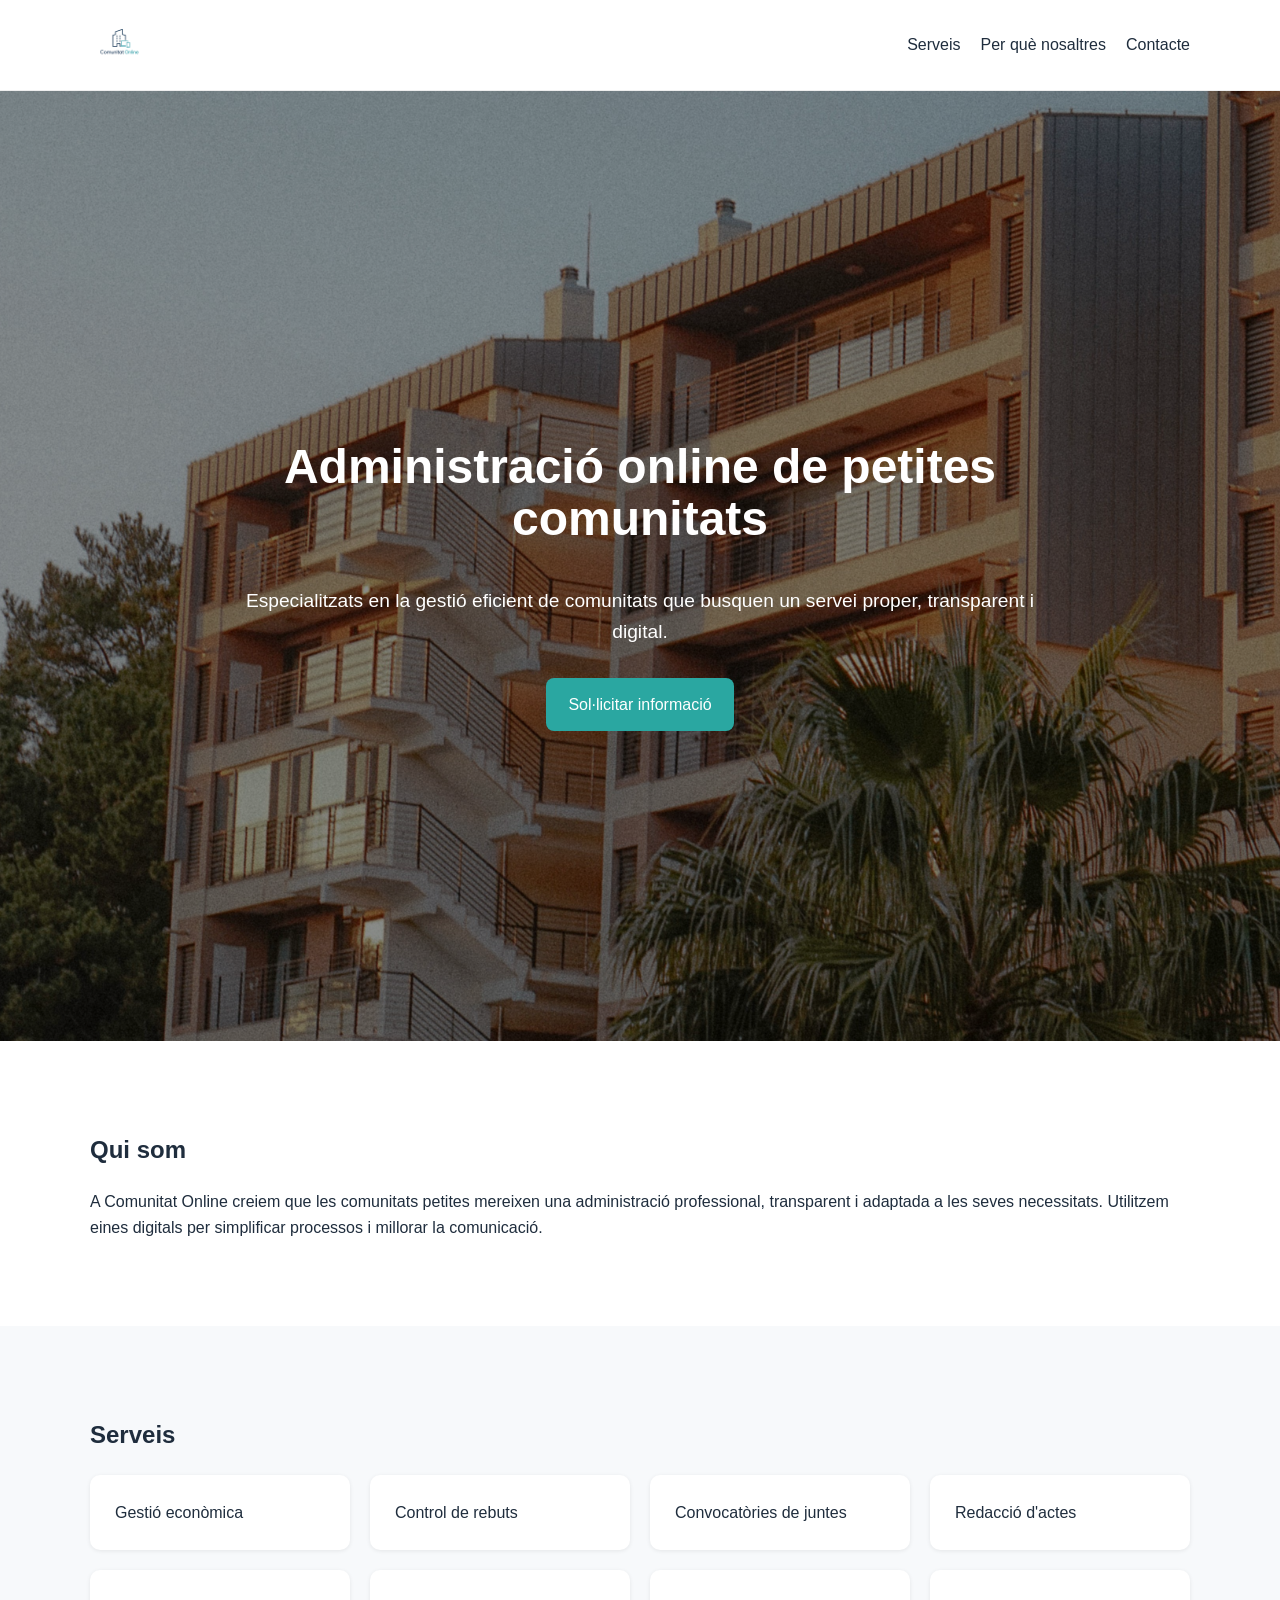
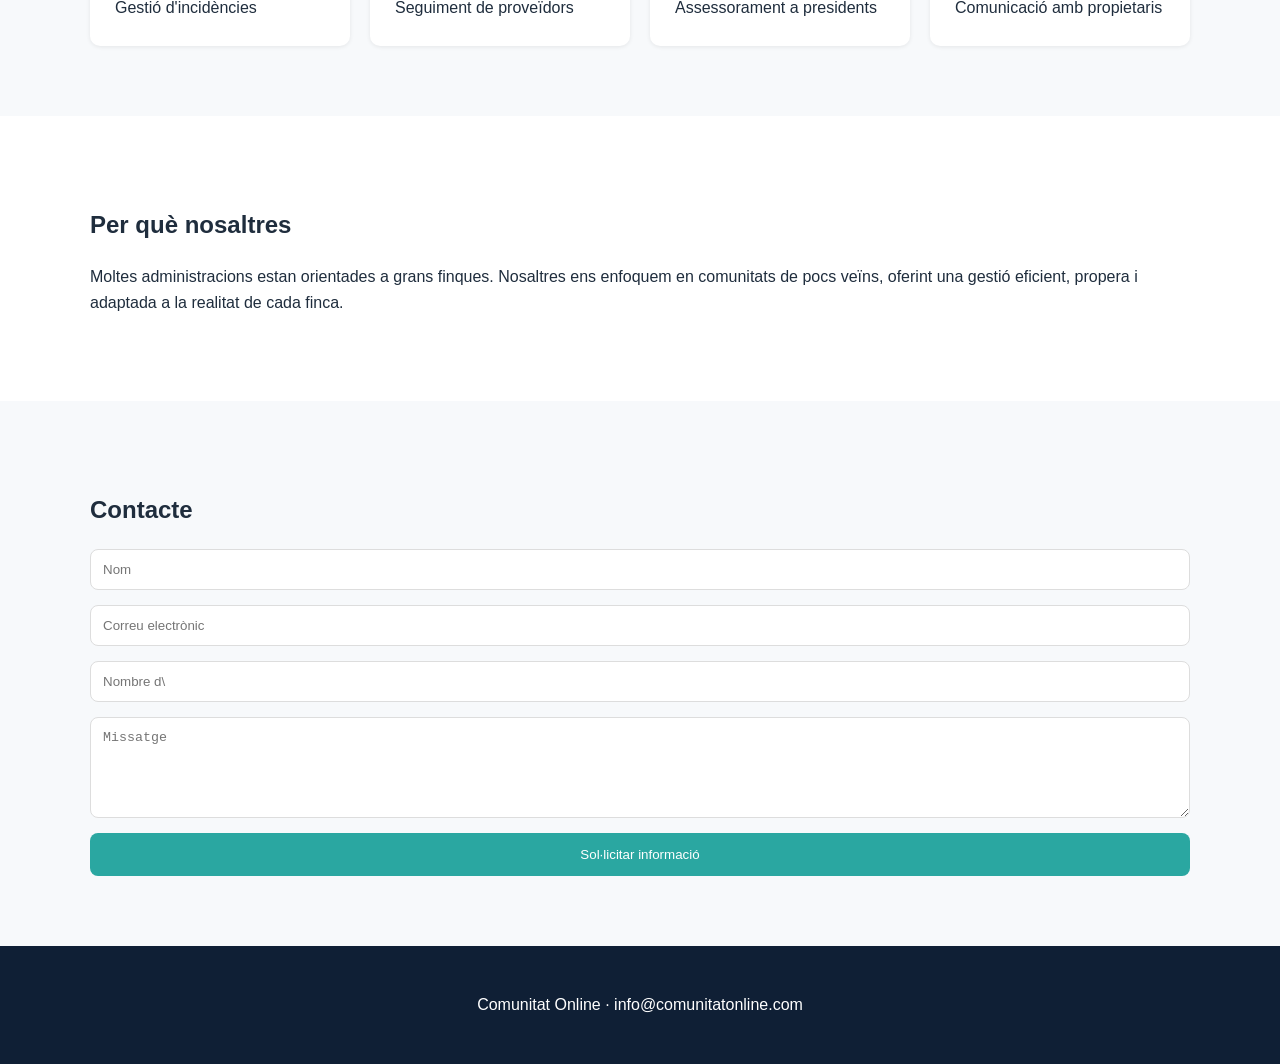
==== index.html @ c2a4b101 "Add files via upload" ====
<!DOCTYPE html><html lang='ca'><head><meta charset='UTF-8'><meta name='viewport' content='width=device-width, initial-scale=1.0'><title>Comunitat Online</title><link rel='stylesheet' href='style.css'></head><body><header><div class='container nav'><img src='logo.png' alt='Comunitat Online' class='logo'><button class='menu-toggle' id='menuToggle'>☰</button><nav id='mainMenu'><a href='#serveis'>Serveis</a><a href='#perque'>Per què nosaltres</a><a href='#contacte'>Contacte</a></nav></div></header><section class='hero'><div class='hero-overlay'><div class='container hero-content'><h1>Administració online de petites comunitats</h1><p>Especialitzats en la gestió eficient de comunitats que busquen un servei proper, transparent i digital.</p><a href='#contacte' class='btn'>Sol·licitar informació</a></div></div></section><section><div class='container'><h2>Qui som</h2><p>A Comunitat Online creiem que les comunitats petites mereixen una administració professional, transparent i adaptada a les seves necessitats. Utilitzem eines digitals per simplificar processos i millorar la comunicació.</p></div></section><section id='serveis' class='alt'><div class='container'><h2>Serveis</h2><div class='grid'><div class='card'>Gestió econòmica</div><div class='card'>Control de rebuts</div><div class='card'>Convocatòries de juntes</div><div class='card'>Redacció d'actes</div><div class='card'>Gestió d'incidències</div><div class='card'>Seguiment de proveïdors</div><div class='card'>Assessorament a presidents</div><div class='card'>Comunicació amb propietaris</div></div></div></section><section id='perque'><div class='container'><h2>Per què nosaltres</h2><p>Moltes administracions estan orientades a grans finques. Nosaltres ens enfoquem en comunitats de pocs veïns, oferint una gestió eficient, propera i adaptada a la realitat de cada finca.</p></div></section><section id='contacte' class='alt'><div class='container'><h2>Contacte</h2><form action='https://formsubmit.co/info@comunitatonline.com' method='POST'><input type='text' name='nom' placeholder='Nom' required><input type='email' name='email' placeholder='Correu electrònic' required><input type='text' name='habitatges' placeholder='Nombre d\'habitatges'><textarea name='missatge' placeholder='Missatge' rows='5' required></textarea><button type='submit' class='btn'>Sol·licitar informació</button></form></div></section><footer><div class='container'><p>Comunitat Online · info@comunitatonline.com</p></div></footer><script>const menuToggle=document.getElementById('menuToggle');const mainMenu=document.getElementById('mainMenu');menuToggle.addEventListener('click',()=>{mainMenu.classList.toggle('active');});</script></body></html>
---- style.css ----
body{font-family:Arial,sans-serif;margin:0;color:#1f2d3d;line-height:1.6}.container{width:min(1100px,92%);margin:auto}header{background:#fff;position:sticky;top:0;border-bottom:1px solid #eee;z-index:1000}.nav{display:flex;justify-content:space-between;align-items:center;padding:15px 0}.logo{height:60px}nav a{text-decoration:none;color:#1f2d3d;margin-left:20px}.hero{min-height:90vh;background:linear-gradient(rgba(0,0,0,.45),rgba(0,0,0,.45)),url('hero.jpg');background-size:cover;background-position:center;background-repeat:no-repeat}.hero-overlay{min-height:90vh;display:flex;align-items:center;justify-content:center;text-align:center}.hero-content{max-width:800px;color:white}.hero-content h1{color:white;font-size:3rem;line-height:1.1}.hero-content p{color:white;font-size:1.2rem;margin-bottom:30px}.btn{display:inline-block;background:#2aa7a1;color:#fff;padding:14px 22px;border-radius:8px;text-decoration:none;border:none}section{padding:70px 0}.alt{background:#f7f9fb}.grid{display:grid;grid-template-columns:repeat(auto-fit,minmax(220px,1fr));gap:20px}.card{background:#fff;padding:25px;border-radius:10px;box-shadow:0 1px 4px rgba(0,0,0,.08)}form{display:grid;gap:15px}input,textarea{padding:12px;border:1px solid #ddd;border-radius:8px}footer{background:#0f1f35;color:#fff;padding:30px 0;text-align:center}.menu-toggle{display:none;background:none;border:none;font-size:2rem;cursor:pointer;color:#1f2d3d}@media(max-width:768px){.hero{min-height:100vh}.hero-overlay{min-height:100vh;padding:0 20px}.hero-content h1{font-size:2.2rem}.menu-toggle{display:block}nav{display:none;width:100%;margin-top:15px}nav.active{display:block}nav a{display:block;margin:15px 0}.nav{flex-wrap:wrap}}
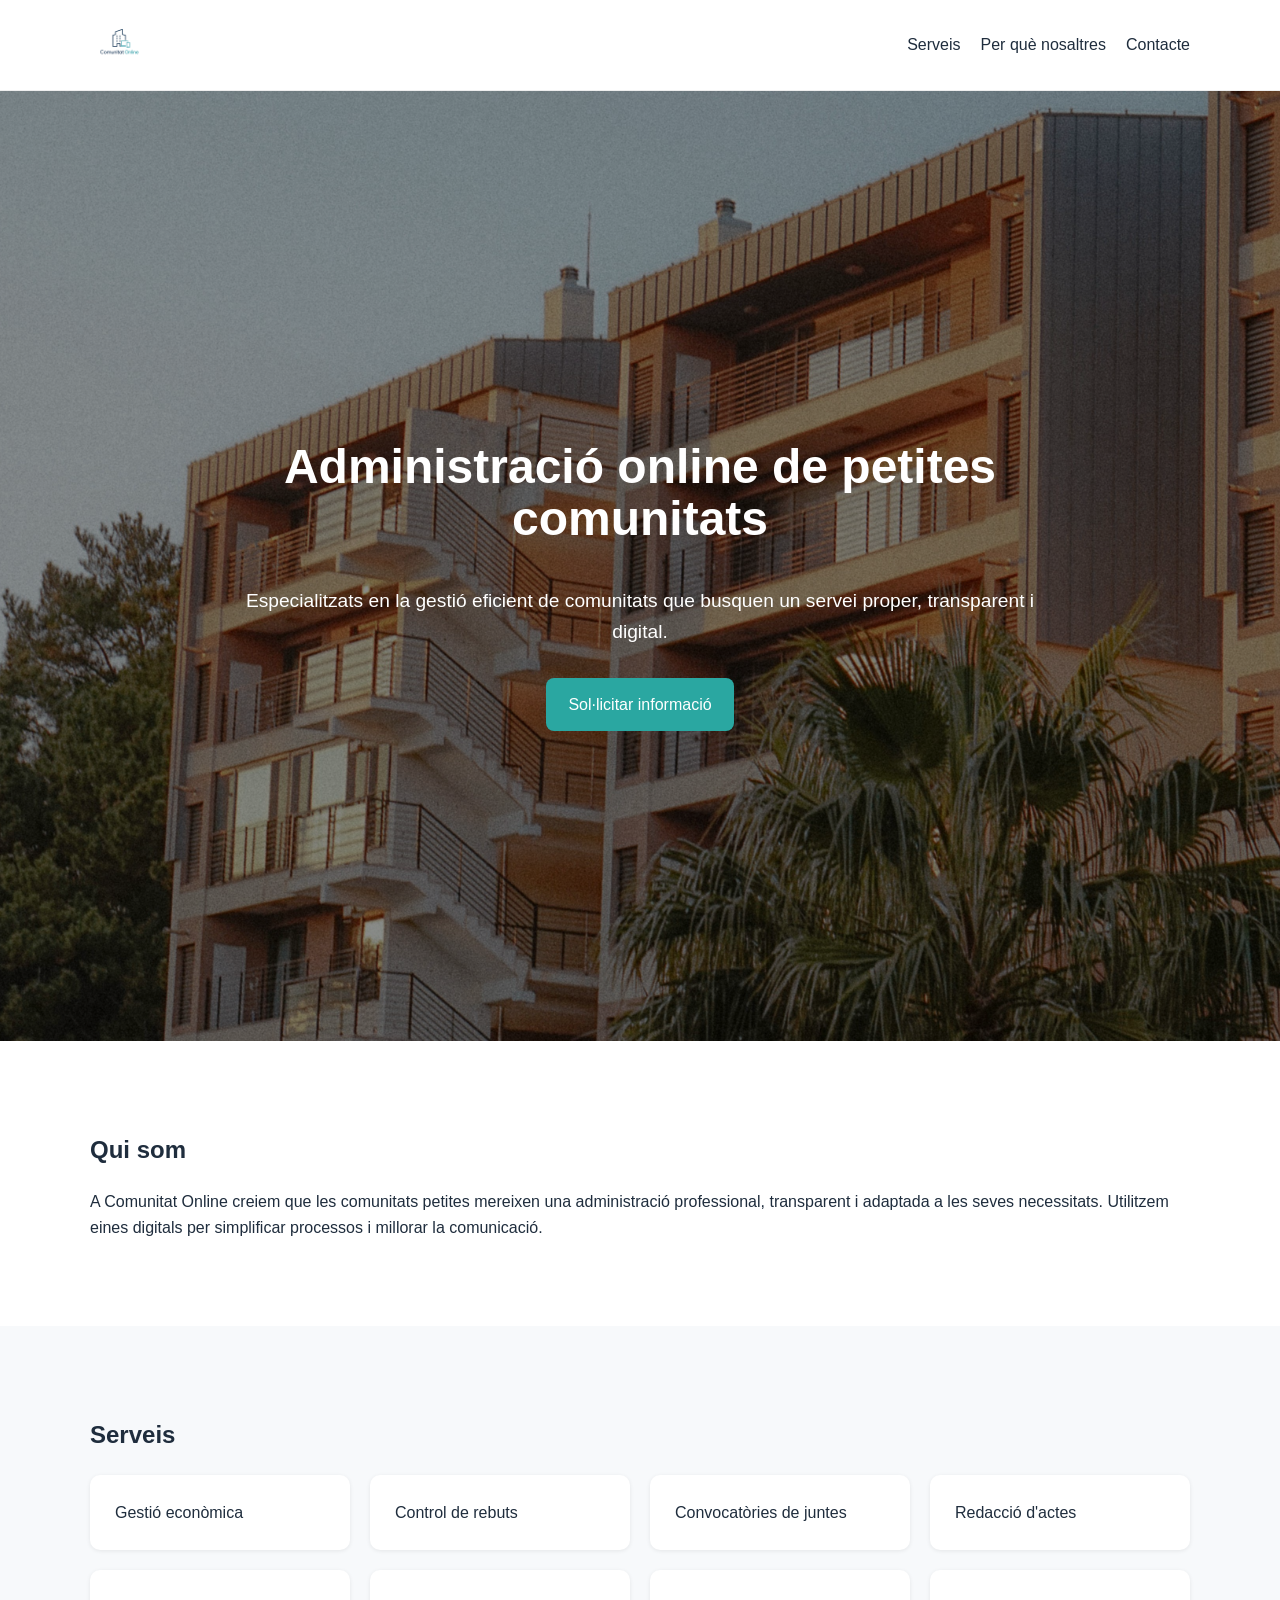
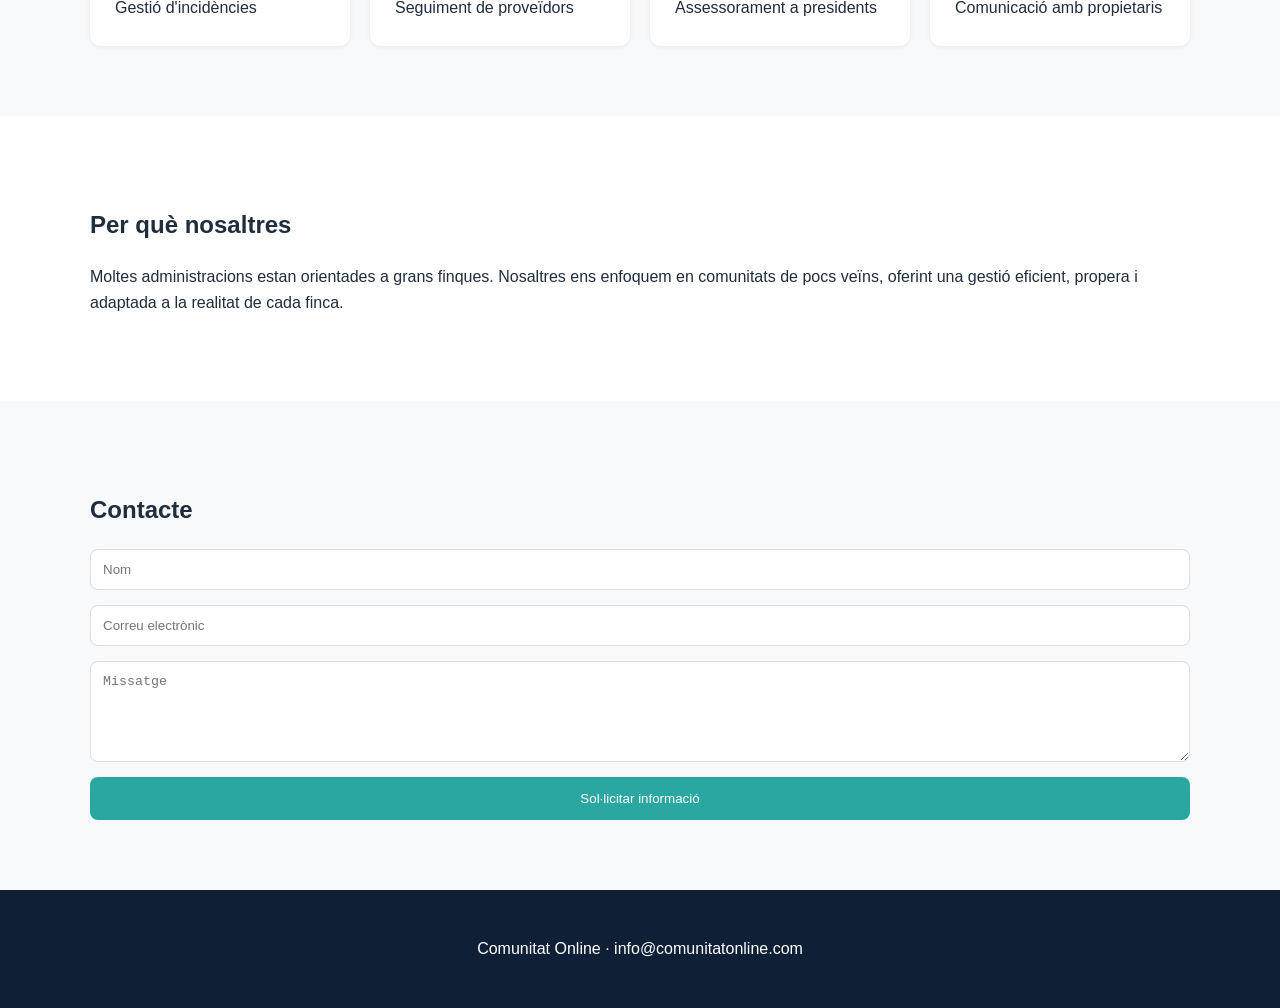
==== commit 4cd7a9d0: "Add files via upload" ====
--- a/index.html
+++ b/index.html
@@ -1 +1 @@
-<!DOCTYPE html><html lang='ca'><head><meta charset='UTF-8'><meta name='viewport' content='width=device-width, initial-scale=1.0'><title>Comunitat Online</title><link rel='stylesheet' href='style.css'></head><body><header><div class='container nav'><img src='logo.png' alt='Comunitat Online' class='logo'><button class='menu-toggle' id='menuToggle'>☰</button><nav id='mainMenu'><a href='#serveis'>Serveis</a><a href='#perque'>Per què nosaltres</a><a href='#contacte'>Contacte</a></nav></div></header><section class='hero'><div class='hero-overlay'><div class='container hero-content'><h1>Administració online de petites comunitats</h1><p>Especialitzats en la gestió eficient de comunitats que busquen un servei proper, transparent i digital.</p><a href='#contacte' class='btn'>Sol·licitar informació</a></div></div></section><section><div class='container'><h2>Qui som</h2><p>A Comunitat Online creiem que les comunitats petites mereixen una administració professional, transparent i adaptada a les seves necessitats. Utilitzem eines digitals per simplificar processos i millorar la comunicació.</p></div></section><section id='serveis' class='alt'><div class='container'><h2>Serveis</h2><div class='grid'><div class='card'>Gestió econòmica</div><div class='card'>Control de rebuts</div><div class='card'>Convocatòries de juntes</div><div class='card'>Redacció d'actes</div><div class='card'>Gestió d'incidències</div><div class='card'>Seguiment de proveïdors</div><div class='card'>Assessorament a presidents</div><div class='card'>Comunicació amb propietaris</div></div></div></section><section id='perque'><div class='container'><h2>Per què nosaltres</h2><p>Moltes administracions estan orientades a grans finques. Nosaltres ens enfoquem en comunitats de pocs veïns, oferint una gestió eficient, propera i adaptada a la realitat de cada finca.</p></div></section><section id='contacte' class='alt'><div class='container'><h2>Contacte</h2><form action='https://formsubmit.co/info@comunitatonline.com' method='POST'><input type='text' name='nom' placeholder='Nom' required><input type='email' name='email' placeholder='Correu electrònic' required><input type='text' name='habitatges' placeholder='Nombre d\'habitatges'><textarea name='missatge' placeholder='Missatge' rows='5' required></textarea><button type='submit' class='btn'>Sol·licitar informació</button></form></div></section><footer><div class='container'><p>Comunitat Online · info@comunitatonline.com</p></div></footer><script>const menuToggle=document.getElementById('menuToggle');const mainMenu=document.getElementById('mainMenu');menuToggle.addEventListener('click',()=>{mainMenu.classList.toggle('active');});</script></body></html>+<!DOCTYPE html><html lang='ca'><head><meta charset='UTF-8'><meta name='viewport' content='width=device-width, initial-scale=1.0'><title>Comunitat Online</title><link rel='stylesheet' href='style.css'></head><body><header><div class='container nav'><img src='logo.png' alt='Comunitat Online' class='logo'><button class='menu-toggle' id='menuToggle'>☰</button><nav id='mainMenu'><a href='#serveis'>Serveis</a><a href='#perque'>Per què nosaltres</a><a href='#contacte'>Contacte</a></nav></div></header><section class='hero'><div class='hero-overlay'><div class='container hero-content'><h1>Administració online de petites comunitats</h1><p>Especialitzats en la gestió eficient de comunitats que busquen un servei proper, transparent i digital.</p><a href='#contacte' class='btn'>Sol·licitar informació</a></div></div></section><section><div class='container'><h2>Qui som</h2><p>A Comunitat Online creiem que les comunitats petites mereixen una administració professional, transparent i adaptada a les seves necessitats. Utilitzem eines digitals per simplificar processos i millorar la comunicació.</p></div></section><section id='serveis' class='alt'><div class='container'><h2>Serveis</h2><div class='grid'><div class='card'>Gestió econòmica</div><div class='card'>Control de rebuts</div><div class='card'>Convocatòries de juntes</div><div class='card'>Redacció d'actes</div><div class='card'>Gestió d'incidències</div><div class='card'>Seguiment de proveïdors</div><div class='card'>Assessorament a presidents</div><div class='card'>Comunicació amb propietaris</div></div></div></section><section id='perque'><div class='container'><h2>Per què nosaltres</h2><p>Moltes administracions estan orientades a grans finques. Nosaltres ens enfoquem en comunitats de pocs veïns, oferint una gestió eficient, propera i adaptada a la realitat de cada finca.</p></div></section><section id='contacte' class='alt'><div class='container'><h2>Contacte</h2><form action='https://formsubmit.co/info@comunitatonline.com' method='POST'><input type='text' name='nom' placeholder='Nom' required><input type='email' name='email' placeholder='Correu electrònic' required><textarea name='missatge' placeholder='Missatge' rows='5' required></textarea><button type='submit' class='btn'>Sol·licitar informació</button></form></div></section><footer><div class='container'><p>Comunitat Online · info@comunitatonline.com</p></div></footer><script>const menuToggle=document.getElementById('menuToggle');const mainMenu=document.getElementById('mainMenu');menuToggle.addEventListener('click',()=>{mainMenu.classList.toggle('active');});</script></body></html>
--- a/style.css
+++ b/style.css
@@ -1 +1 @@
-body{font-family:Arial,sans-serif;margin:0;color:#1f2d3d;line-height:1.6}.container{width:min(1100px,92%);margin:auto}header{background:#fff;position:sticky;top:0;border-bottom:1px solid #eee;z-index:1000}.nav{display:flex;justify-content:space-between;align-items:center;padding:15px 0}.logo{height:60px}nav a{text-decoration:none;color:#1f2d3d;margin-left:20px}.hero{min-height:90vh;background:linear-gradient(rgba(0,0,0,.45),rgba(0,0,0,.45)),url('hero.jpg');background-size:cover;background-position:center;background-repeat:no-repeat}.hero-overlay{min-height:90vh;display:flex;align-items:center;justify-content:center;text-align:center}.hero-content{max-width:800px;color:white}.hero-content h1{color:white;font-size:3rem;line-height:1.1}.hero-content p{color:white;font-size:1.2rem;margin-bottom:30px}.btn{display:inline-block;background:#2aa7a1;color:#fff;padding:14px 22px;border-radius:8px;text-decoration:none;border:none}section{padding:70px 0}.alt{background:#f7f9fb}.grid{display:grid;grid-template-columns:repeat(auto-fit,minmax(220px,1fr));gap:20px}.card{background:#fff;padding:25px;border-radius:10px;box-shadow:0 1px 4px rgba(0,0,0,.08)}form{display:grid;gap:15px}input,textarea{padding:12px;border:1px solid #ddd;border-radius:8px}footer{background:#0f1f35;color:#fff;padding:30px 0;text-align:center}.menu-toggle{display:none;background:none;border:none;font-size:2rem;cursor:pointer;color:#1f2d3d}@media(max-width:768px){.hero{min-height:100vh}.hero-overlay{min-height:100vh;padding:0 20px}.hero-content h1{font-size:2.2rem}.menu-toggle{display:block}nav{display:none;width:100%;margin-top:15px}nav.active{display:block}nav a{display:block;margin:15px 0}.nav{flex-wrap:wrap}}+body{font-family:Arial,sans-serif;margin:0;color:#1f2d3d;line-height:1.6}.container{width:min(1100px,92%);margin:auto}header{background:#fff;position:sticky;top:0;border-bottom:1px solid #eee;z-index:1000}.nav{display:flex;justify-content:space-between;align-items:center;padding:15px 0}.logo{height:60px}nav a{text-decoration:none;color:#1f2d3d;margin-left:20px}.hero{min-height:90vh;background:linear-gradient(rgba(0,0,0,.45),rgba(0,0,0,.45)),url('hero.jpg');background-size:cover;background-position:center;background-repeat:no-repeat}.hero-overlay{min-height:90vh;display:flex;align-items:center;justify-content:center;text-align:center}.hero-content{max-width:800px;color:white}.hero-content h1{color:white;font-size:3rem;line-height:1.1}.hero-content p{color:white;font-size:1.2rem;margin-bottom:30px}.btn{display:inline-block;background:#2aa7a1;color:#fff;padding:14px 22px;border-radius:8px;text-decoration:none;border:none}section{padding:70px 0}.alt{background:#f7f9fb}.grid{display:grid;grid-template-columns:repeat(auto-fit,minmax(220px,1fr));gap:20px}.card{background:#fff;padding:25px;border-radius:10px;box-shadow:0 1px 4px rgba(0,0,0,.08)}form{display:grid;gap:15px}input,textarea{padding:12px;border:1px solid #ddd;border-radius:8px}footer{background:#0f1f35;color:#fff;padding:30px 0;text-align:center}.menu-toggle{display:none;background:none;border:none;font-size:2rem;cursor:pointer;color:#1f2d3d}@media(max-width:768px){.hero{min-height:100vh}.hero-overlay{min-height:100vh;padding:90px 20px 40px;align-items:flex-start}.hero-content{width:100%}.hero-content h1{font-size:2rem;margin-bottom:15px}.hero-content p{font-size:1rem;margin-bottom:25px}.menu-toggle{display:block}nav{display:none;width:100%;margin-top:15px;background:white}.nav{align-items:flex-start}nav.active{display:block}nav a{display:block;margin:15px 0}.nav{flex-wrap:wrap}}
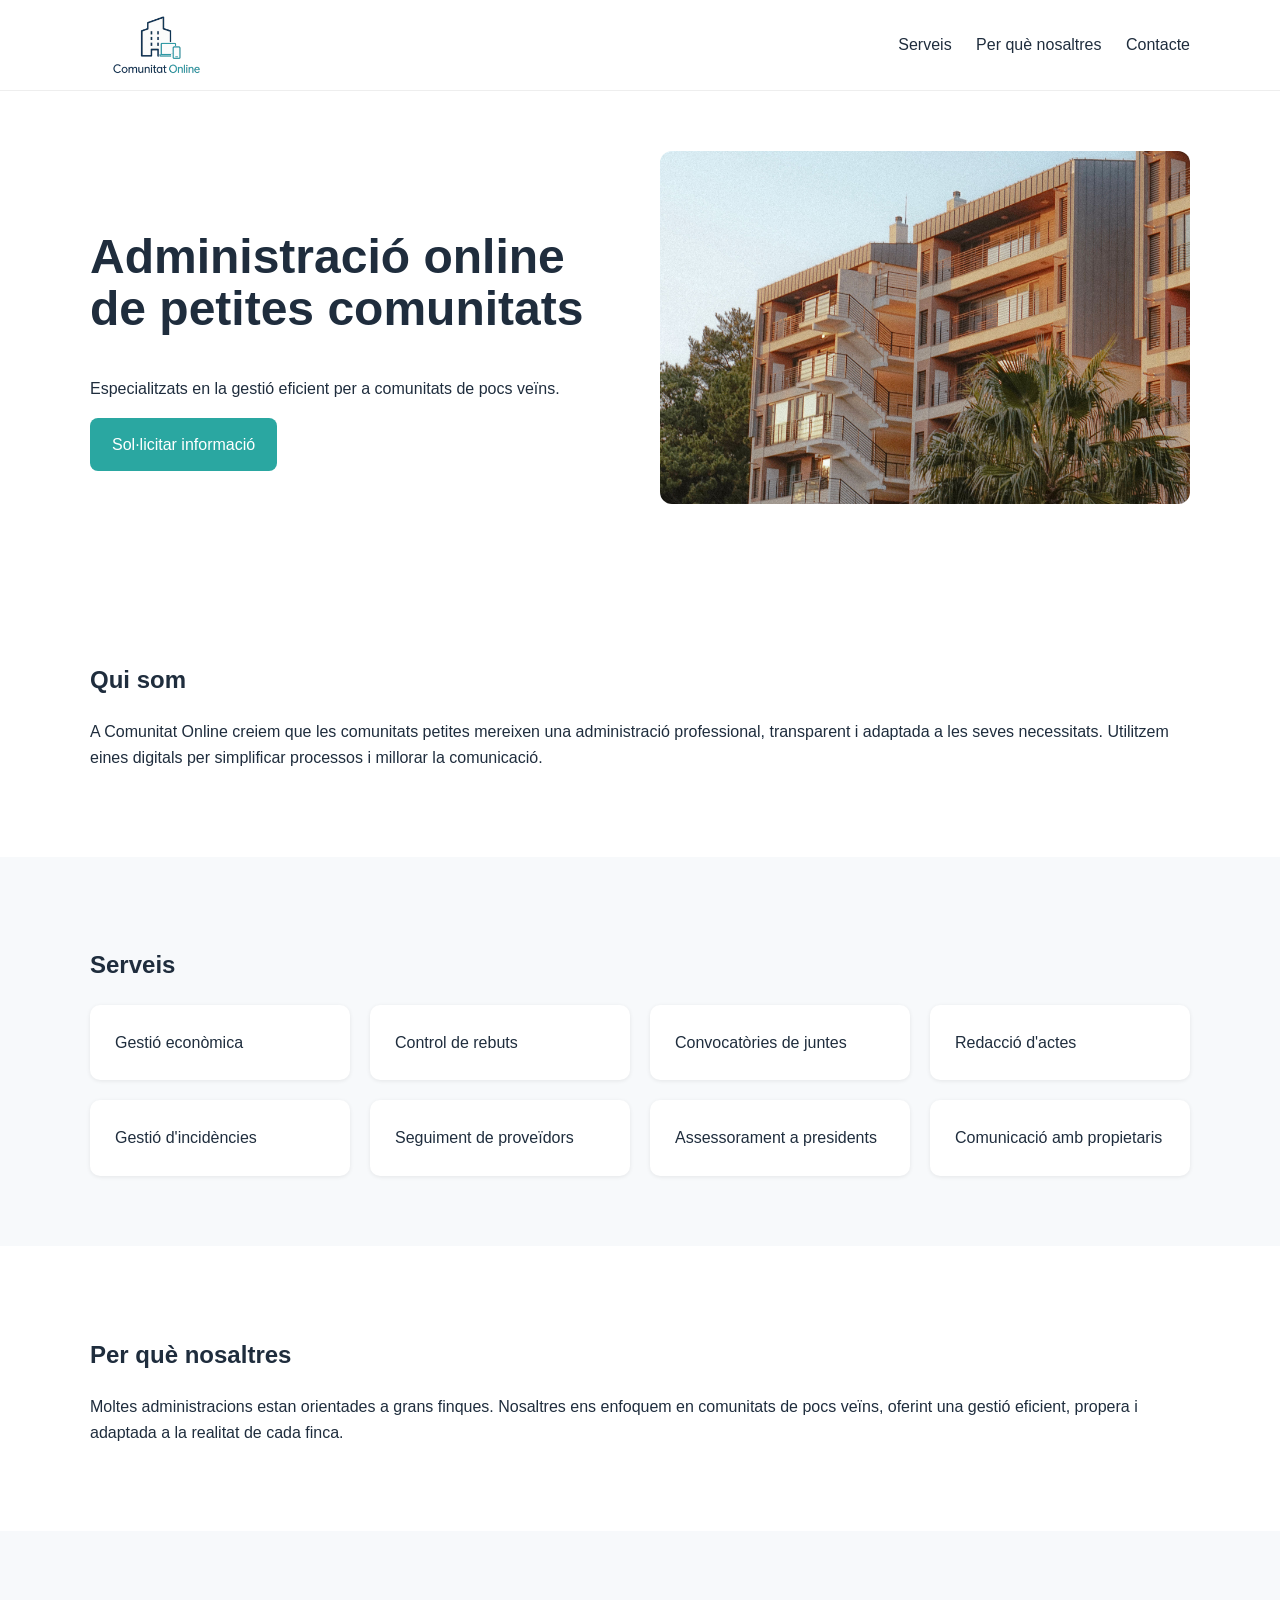
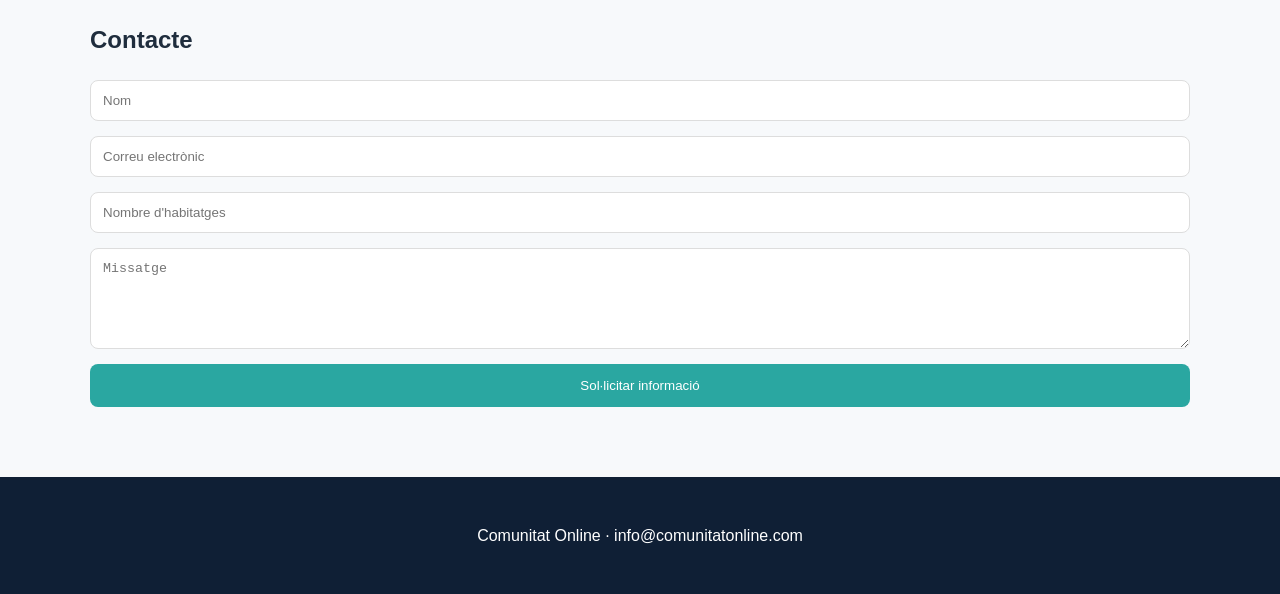
==== commit f50cfc57: "Add files via upload" ====
--- a/index.html
+++ b/index.html
@@ -1 +1,85 @@
-<!DOCTYPE html><html lang='ca'><head><meta charset='UTF-8'><meta name='viewport' content='width=device-width, initial-scale=1.0'><title>Comunitat Online</title><link rel='stylesheet' href='style.css'></head><body><header><div class='container nav'><img src='logo.png' alt='Comunitat Online' class='logo'><button class='menu-toggle' id='menuToggle'>☰</button><nav id='mainMenu'><a href='#serveis'>Serveis</a><a href='#perque'>Per què nosaltres</a><a href='#contacte'>Contacte</a></nav></div></header><section class='hero'><div class='hero-overlay'><div class='container hero-content'><h1>Administració online de petites comunitats</h1><p>Especialitzats en la gestió eficient de comunitats que busquen un servei proper, transparent i digital.</p><a href='#contacte' class='btn'>Sol·licitar informació</a></div></div></section><section><div class='container'><h2>Qui som</h2><p>A Comunitat Online creiem que les comunitats petites mereixen una administració professional, transparent i adaptada a les seves necessitats. Utilitzem eines digitals per simplificar processos i millorar la comunicació.</p></div></section><section id='serveis' class='alt'><div class='container'><h2>Serveis</h2><div class='grid'><div class='card'>Gestió econòmica</div><div class='card'>Control de rebuts</div><div class='card'>Convocatòries de juntes</div><div class='card'>Redacció d'actes</div><div class='card'>Gestió d'incidències</div><div class='card'>Seguiment de proveïdors</div><div class='card'>Assessorament a presidents</div><div class='card'>Comunicació amb propietaris</div></div></div></section><section id='perque'><div class='container'><h2>Per què nosaltres</h2><p>Moltes administracions estan orientades a grans finques. Nosaltres ens enfoquem en comunitats de pocs veïns, oferint una gestió eficient, propera i adaptada a la realitat de cada finca.</p></div></section><section id='contacte' class='alt'><div class='container'><h2>Contacte</h2><form action='https://formsubmit.co/info@comunitatonline.com' method='POST'><input type='text' name='nom' placeholder='Nom' required><input type='email' name='email' placeholder='Correu electrònic' required><textarea name='missatge' placeholder='Missatge' rows='5' required></textarea><button type='submit' class='btn'>Sol·licitar informació</button></form></div></section><footer><div class='container'><p>Comunitat Online · info@comunitatonline.com</p></div></footer><script>const menuToggle=document.getElementById('menuToggle');const mainMenu=document.getElementById('mainMenu');menuToggle.addEventListener('click',()=>{mainMenu.classList.toggle('active');});</script></body></html>+<!DOCTYPE html>
+<html lang="ca">
+<head>
+  <meta charset="UTF-8">
+  <meta name="viewport" content="width=device-width, initial-scale=1.0">
+  <title>Comunitat Online</title>
+  <link rel="stylesheet" href="style.css">
+</head>
+<body>
+
+<header>
+  <div class="container nav">
+    <img src="logo.png" alt="Comunitat Online" class="logo">
+    <nav>
+      <a href="#serveis">Serveis</a>
+      <a href="#perque">Per què nosaltres</a>
+      <a href="#contacte">Contacte</a>
+    </nav>
+  </div>
+</header>
+
+<section class="hero">
+  <div class="container hero-grid">
+    <div>
+      <h1>Administració online de petites comunitats</h1>
+      <p>Especialitzats en la gestió eficient per a comunitats de pocs veïns.</p>
+      <a href="#contacte" class="btn">Sol·licitar informació</a>
+    </div>
+    <div>
+      <img src="hero.jpg" alt="Comunitat de veïns">
+    </div>
+  </div>
+</section>
+
+<section>
+  <div class="container">
+    <h2>Qui som</h2>
+    <p>A Comunitat Online creiem que les comunitats petites mereixen una administració professional, transparent i adaptada a les seves necessitats. Utilitzem eines digitals per simplificar processos i millorar la comunicació.</p>
+  </div>
+</section>
+
+<section id="serveis" class="alt">
+  <div class="container">
+    <h2>Serveis</h2>
+    <div class="grid">
+      <div class="card">Gestió econòmica</div>
+      <div class="card">Control de rebuts</div>
+      <div class="card">Convocatòries de juntes</div>
+      <div class="card">Redacció d'actes</div>
+      <div class="card">Gestió d'incidències</div>
+      <div class="card">Seguiment de proveïdors</div>
+      <div class="card">Assessorament a presidents</div>
+      <div class="card">Comunicació amb propietaris</div>
+    </div>
+  </div>
+</section>
+
+<section id="perque">
+  <div class="container">
+    <h2>Per què nosaltres</h2>
+    <p>Moltes administracions estan orientades a grans finques. Nosaltres ens enfoquem en comunitats de pocs veïns, oferint una gestió eficient, propera i adaptada a la realitat de cada finca.</p>
+  </div>
+</section>
+
+<section id="contacte" class="alt">
+  <div class="container">
+    <h2>Contacte</h2>
+    <form action="https://formsubmit.co/info@comunitatonline.com" method="POST">
+      <input type="text" name="nom" placeholder="Nom" required>
+      <input type="email" name="email" placeholder="Correu electrònic" required>
+      <input type="text" name="habitatges" placeholder="Nombre d'habitatges">
+      <textarea name="missatge" placeholder="Missatge" rows="5" required></textarea>
+      <button type="submit" class="btn">Sol·licitar informació</button>
+    </form>
+  </div>
+</section>
+
+<footer>
+  <div class="container">
+    <p>Comunitat Online · info@comunitatonline.com</p>
+  </div>
+</footer>
+
+</body>
+</html>
--- a/style.css
+++ b/style.css
@@ -1 +1,19 @@
-body{font-family:Arial,sans-serif;margin:0;color:#1f2d3d;line-height:1.6}.container{width:min(1100px,92%);margin:auto}header{background:#fff;position:sticky;top:0;border-bottom:1px solid #eee;z-index:1000}.nav{display:flex;justify-content:space-between;align-items:center;padding:15px 0}.logo{height:60px}nav a{text-decoration:none;color:#1f2d3d;margin-left:20px}.hero{min-height:90vh;background:linear-gradient(rgba(0,0,0,.45),rgba(0,0,0,.45)),url('hero.jpg');background-size:cover;background-position:center;background-repeat:no-repeat}.hero-overlay{min-height:90vh;display:flex;align-items:center;justify-content:center;text-align:center}.hero-content{max-width:800px;color:white}.hero-content h1{color:white;font-size:3rem;line-height:1.1}.hero-content p{color:white;font-size:1.2rem;margin-bottom:30px}.btn{display:inline-block;background:#2aa7a1;color:#fff;padding:14px 22px;border-radius:8px;text-decoration:none;border:none}section{padding:70px 0}.alt{background:#f7f9fb}.grid{display:grid;grid-template-columns:repeat(auto-fit,minmax(220px,1fr));gap:20px}.card{background:#fff;padding:25px;border-radius:10px;box-shadow:0 1px 4px rgba(0,0,0,.08)}form{display:grid;gap:15px}input,textarea{padding:12px;border:1px solid #ddd;border-radius:8px}footer{background:#0f1f35;color:#fff;padding:30px 0;text-align:center}.menu-toggle{display:none;background:none;border:none;font-size:2rem;cursor:pointer;color:#1f2d3d}@media(max-width:768px){.hero{min-height:100vh}.hero-overlay{min-height:100vh;padding:90px 20px 40px;align-items:flex-start}.hero-content{width:100%}.hero-content h1{font-size:2rem;margin-bottom:15px}.hero-content p{font-size:1rem;margin-bottom:25px}.menu-toggle{display:block}nav{display:none;width:100%;margin-top:15px;background:white}.nav{align-items:flex-start}nav.active{display:block}nav a{display:block;margin:15px 0}.nav{flex-wrap:wrap}}+body{font-family:Arial,sans-serif;margin:0;color:#1f2d3d;line-height:1.6}
+.container{width:min(1100px,92%);margin:auto}
+header{background:#fff;position:sticky;top:0;border-bottom:1px solid #eee}
+.nav{display:flex;justify-content:space-between;align-items:center;padding:15px 0}
+.logo{height:60px}
+nav a{text-decoration:none;color:#1f2d3d;margin-left:20px}
+.hero{padding:60px 0}
+.hero-grid{display:grid;grid-template-columns:1fr 1fr;gap:40px;align-items:center}
+.hero img{width:100%;border-radius:12px}
+h1{font-size:3rem;line-height:1.1}
+.btn{display:inline-block;background:#2aa7a1;color:#fff;padding:14px 22px;border-radius:8px;text-decoration:none;border:none}
+section{padding:70px 0}
+.alt{background:#f7f9fb}
+.grid{display:grid;grid-template-columns:repeat(auto-fit,minmax(220px,1fr));gap:20px}
+.card{background:#fff;padding:25px;border-radius:10px;box-shadow:0 1px 4px rgba(0,0,0,.08)}
+form{display:grid;gap:15px}
+input,textarea{padding:12px;border:1px solid #ddd;border-radius:8px}
+footer{background:#0f1f35;color:#fff;padding:30px 0;text-align:center}
+@media(max-width:768px){.hero-grid{grid-template-columns:1fr}h1{font-size:2.2rem}}
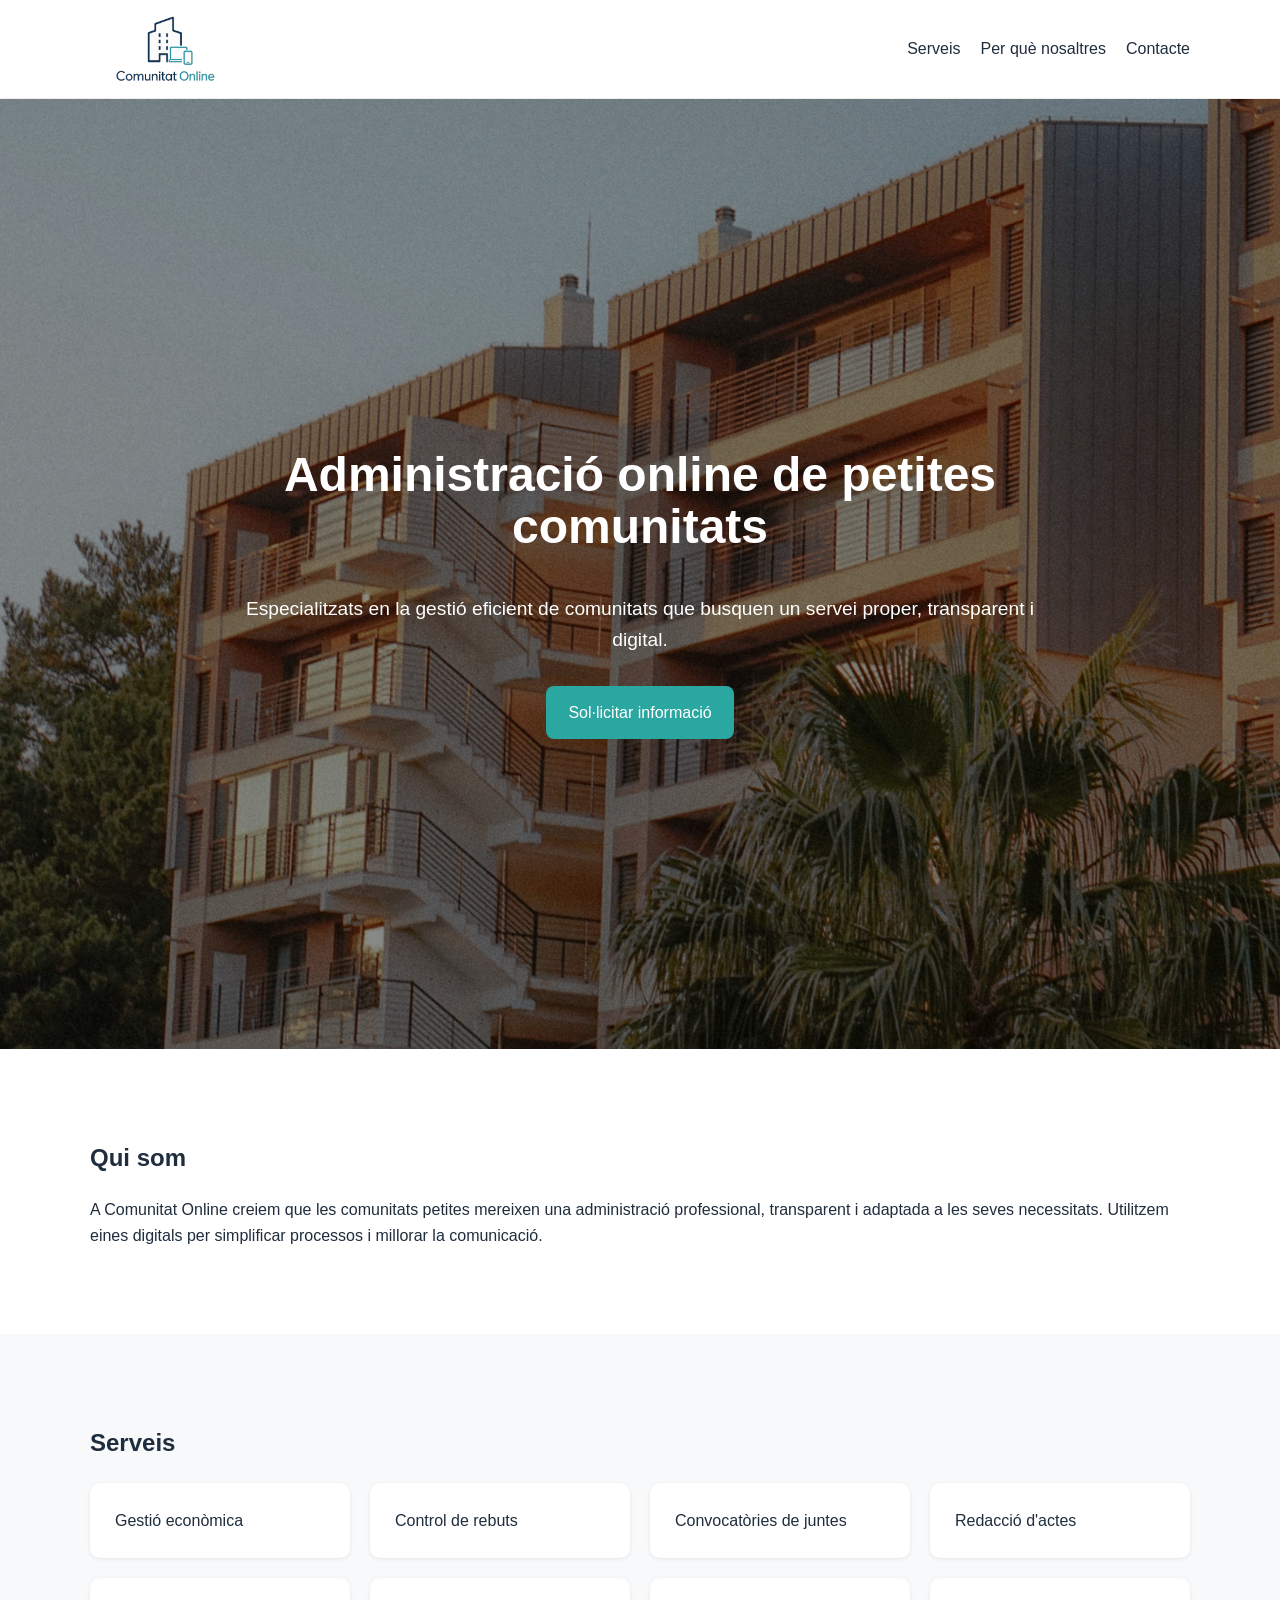
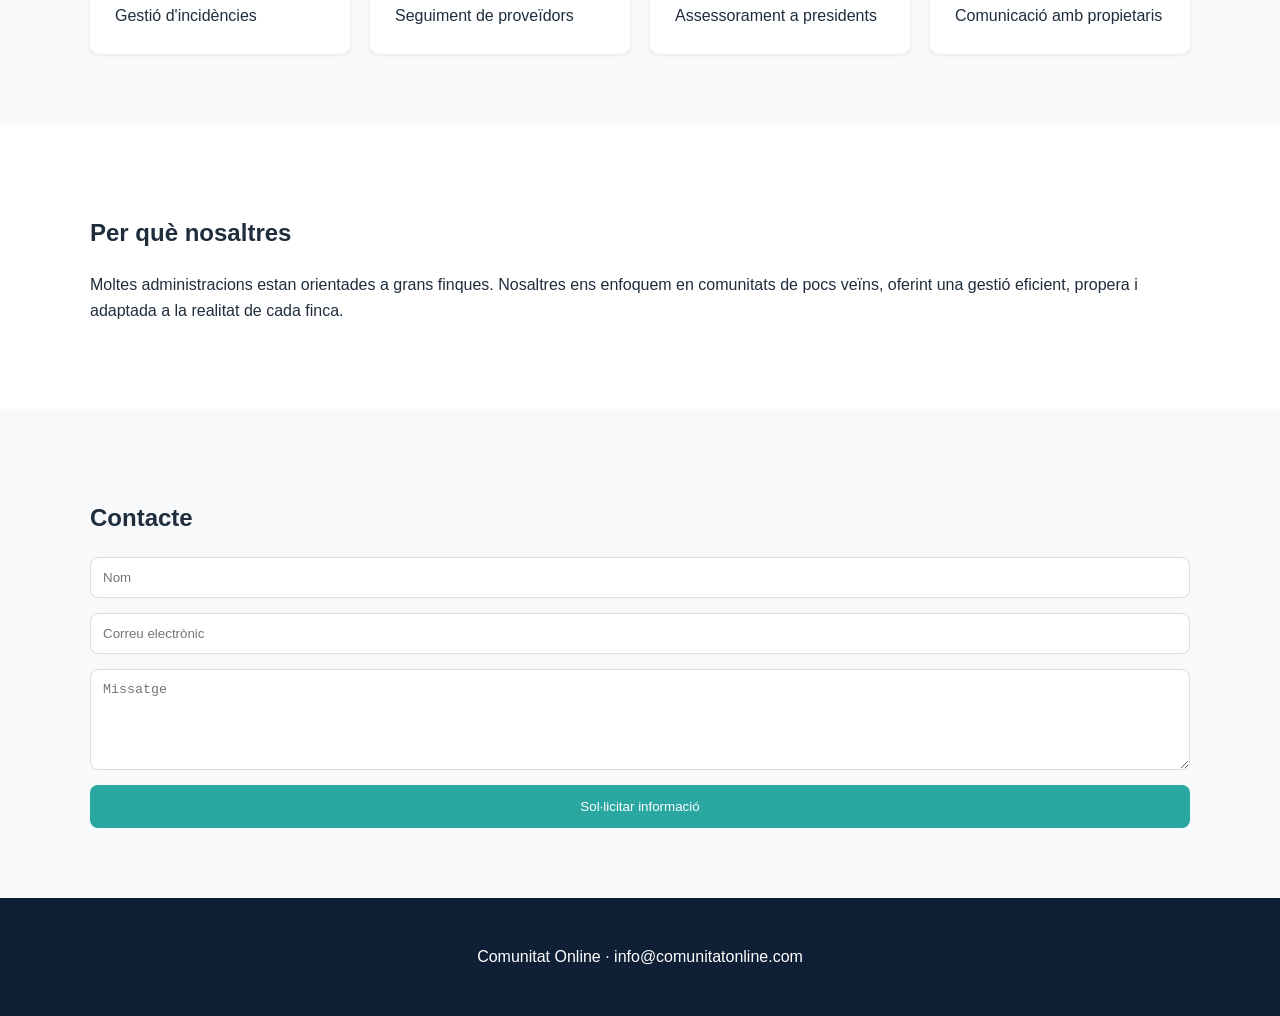
==== commit 54a67a17: "Add files via upload" ====
--- a/index.html
+++ b/index.html
@@ -1,85 +1 @@
-<!DOCTYPE html>
-<html lang="ca">
-<head>
-  <meta charset="UTF-8">
-  <meta name="viewport" content="width=device-width, initial-scale=1.0">
-  <title>Comunitat Online</title>
-  <link rel="stylesheet" href="style.css">
-</head>
-<body>
-
-<header>
-  <div class="container nav">
-    <img src="logo.png" alt="Comunitat Online" class="logo">
-    <nav>
-      <a href="#serveis">Serveis</a>
-      <a href="#perque">Per què nosaltres</a>
-      <a href="#contacte">Contacte</a>
-    </nav>
-  </div>
-</header>
-
-<section class="hero">
-  <div class="container hero-grid">
-    <div>
-      <h1>Administració online de petites comunitats</h1>
-      <p>Especialitzats en la gestió eficient per a comunitats de pocs veïns.</p>
-      <a href="#contacte" class="btn">Sol·licitar informació</a>
-    </div>
-    <div>
-      <img src="hero.jpg" alt="Comunitat de veïns">
-    </div>
-  </div>
-</section>
-
-<section>
-  <div class="container">
-    <h2>Qui som</h2>
-    <p>A Comunitat Online creiem que les comunitats petites mereixen una administració professional, transparent i adaptada a les seves necessitats. Utilitzem eines digitals per simplificar processos i millorar la comunicació.</p>
-  </div>
-</section>
-
-<section id="serveis" class="alt">
-  <div class="container">
-    <h2>Serveis</h2>
-    <div class="grid">
-      <div class="card">Gestió econòmica</div>
-      <div class="card">Control de rebuts</div>
-      <div class="card">Convocatòries de juntes</div>
-      <div class="card">Redacció d'actes</div>
-      <div class="card">Gestió d'incidències</div>
-      <div class="card">Seguiment de proveïdors</div>
-      <div class="card">Assessorament a presidents</div>
-      <div class="card">Comunicació amb propietaris</div>
-    </div>
-  </div>
-</section>
-
-<section id="perque">
-  <div class="container">
-    <h2>Per què nosaltres</h2>
-    <p>Moltes administracions estan orientades a grans finques. Nosaltres ens enfoquem en comunitats de pocs veïns, oferint una gestió eficient, propera i adaptada a la realitat de cada finca.</p>
-  </div>
-</section>
-
-<section id="contacte" class="alt">
-  <div class="container">
-    <h2>Contacte</h2>
-    <form action="https://formsubmit.co/info@comunitatonline.com" method="POST">
-      <input type="text" name="nom" placeholder="Nom" required>
-      <input type="email" name="email" placeholder="Correu electrònic" required>
-      <input type="text" name="habitatges" placeholder="Nombre d'habitatges">
-      <textarea name="missatge" placeholder="Missatge" rows="5" required></textarea>
-      <button type="submit" class="btn">Sol·licitar informació</button>
-    </form>
-  </div>
-</section>
-
-<footer>
-  <div class="container">
-    <p>Comunitat Online · info@comunitatonline.com</p>
-  </div>
-</footer>
-
-</body>
-</html>
+<!DOCTYPE html><html lang='ca'><head><meta charset='UTF-8'><meta name='viewport' content='width=device-width, initial-scale=1.0'><title>Comunitat Online</title><link rel='icon' type='image/png' href='favicon.png'><link rel='stylesheet' href='style.css'></head><body><header><div class='container nav'><img src='logo.png' alt='Comunitat Online' class='logo'><button class='menu-toggle' id='menuToggle'>☰</button><nav id='mainMenu'><a href='#serveis'>Serveis</a><a href='#perque'>Per què nosaltres</a><a href='#contacte'>Contacte</a></nav></div></header><section class='hero'><div class='hero-overlay'><div class='container hero-content'><h1>Administració online de petites comunitats</h1><p>Especialitzats en la gestió eficient de comunitats que busquen un servei proper, transparent i digital.</p><a href='#contacte' class='btn'>Sol·licitar informació</a></div></div></section><section><div class='container'><h2>Qui som</h2><p>A Comunitat Online creiem que les comunitats petites mereixen una administració professional, transparent i adaptada a les seves necessitats. Utilitzem eines digitals per simplificar processos i millorar la comunicació.</p></div></section><section id='serveis' class='alt'><div class='container'><h2>Serveis</h2><div class='grid'><div class='card'>Gestió econòmica</div><div class='card'>Control de rebuts</div><div class='card'>Convocatòries de juntes</div><div class='card'>Redacció d'actes</div><div class='card'>Gestió d'incidències</div><div class='card'>Seguiment de proveïdors</div><div class='card'>Assessorament a presidents</div><div class='card'>Comunicació amb propietaris</div></div></div></section><section id='perque'><div class='container'><h2>Per què nosaltres</h2><p>Moltes administracions estan orientades a grans finques. Nosaltres ens enfoquem en comunitats de pocs veïns, oferint una gestió eficient, propera i adaptada a la realitat de cada finca.</p></div></section><section id='contacte' class='alt'><div class='container'><h2>Contacte</h2><form action='https://formsubmit.co/info@comunitatonline.com' method='POST'><input type='text' name='nom' placeholder='Nom' required><input type='email' name='email' placeholder='Correu electrònic' required><textarea name='missatge' placeholder='Missatge' rows='5' required></textarea><button type='submit' class='btn'>Sol·licitar informació</button></form></div></section><footer><div class='container'><p>Comunitat Online · info@comunitatonline.com</p></div></footer><script>const menuToggle=document.getElementById('menuToggle');const mainMenu=document.getElementById('mainMenu');menuToggle.addEventListener('click',()=>{mainMenu.classList.toggle('active');});</script></body></html>
--- a/style.css
+++ b/style.css
@@ -1,19 +1 @@
-body{font-family:Arial,sans-serif;margin:0;color:#1f2d3d;line-height:1.6}
-.container{width:min(1100px,92%);margin:auto}
-header{background:#fff;position:sticky;top:0;border-bottom:1px solid #eee}
-.nav{display:flex;justify-content:space-between;align-items:center;padding:15px 0}
-.logo{height:60px}
-nav a{text-decoration:none;color:#1f2d3d;margin-left:20px}
-.hero{padding:60px 0}
-.hero-grid{display:grid;grid-template-columns:1fr 1fr;gap:40px;align-items:center}
-.hero img{width:100%;border-radius:12px}
-h1{font-size:3rem;line-height:1.1}
-.btn{display:inline-block;background:#2aa7a1;color:#fff;padding:14px 22px;border-radius:8px;text-decoration:none;border:none}
-section{padding:70px 0}
-.alt{background:#f7f9fb}
-.grid{display:grid;grid-template-columns:repeat(auto-fit,minmax(220px,1fr));gap:20px}
-.card{background:#fff;padding:25px;border-radius:10px;box-shadow:0 1px 4px rgba(0,0,0,.08)}
-form{display:grid;gap:15px}
-input,textarea{padding:12px;border:1px solid #ddd;border-radius:8px}
-footer{background:#0f1f35;color:#fff;padding:30px 0;text-align:center}
-@media(max-width:768px){.hero-grid{grid-template-columns:1fr}h1{font-size:2.2rem}}
+body{font-family:Arial,sans-serif;margin:0;color:#1f2d3d;line-height:1.6}.container{width:min(1100px,92%);margin:auto}header{background:#fff;position:sticky;top:0;border-bottom:1px solid #eee;z-index:1000}.nav{display:flex;justify-content:space-between;align-items:center;padding:15px 0}.logo{height:68px}nav a{text-decoration:none;color:#1f2d3d;margin-left:20px}.hero{min-height:90vh;background:linear-gradient(rgba(0,0,0,.45),rgba(0,0,0,.45)),url('hero.jpg');background-size:cover;background-position:center;background-repeat:no-repeat}.hero-overlay{min-height:90vh;display:flex;align-items:center;justify-content:center;text-align:center}.hero-content{max-width:800px;color:white}.hero-content h1{color:white;font-size:3rem;line-height:1.1}.hero-content p{color:white;font-size:1.2rem;margin-bottom:30px}.btn{display:inline-block;background:#2aa7a1;color:#fff;padding:14px 22px;border-radius:8px;text-decoration:none;border:none}section{padding:70px 0}.alt{background:#f7f9fb}.grid{display:grid;grid-template-columns:repeat(auto-fit,minmax(220px,1fr));gap:20px}.card{background:#fff;padding:25px;border-radius:10px;box-shadow:0 1px 4px rgba(0,0,0,.08)}form{display:grid;gap:15px}input,textarea{padding:12px;border:1px solid #ddd;border-radius:8px}footer{background:#0f1f35;color:#fff;padding:30px 0;text-align:center}.menu-toggle{display:none;background:none;border:none;font-size:2rem;cursor:pointer;color:#1f2d3d}@media(max-width:768px){.hero{min-height:85vh}.hero-overlay{min-height:85vh;padding:70px 20px 20px;align-items:center}.hero-content{width:100%}.hero-content h1{font-size:2rem;margin-bottom:15px}.hero-content p{font-size:1rem;margin-bottom:25px}.logo{height:42px}.menu-toggle{display:block}nav{display:none;width:100%;margin-top:15px;background:white}.nav{align-items:flex-start}nav.active{display:block}nav a{display:block;margin:15px 0}.nav{flex-wrap:wrap}}
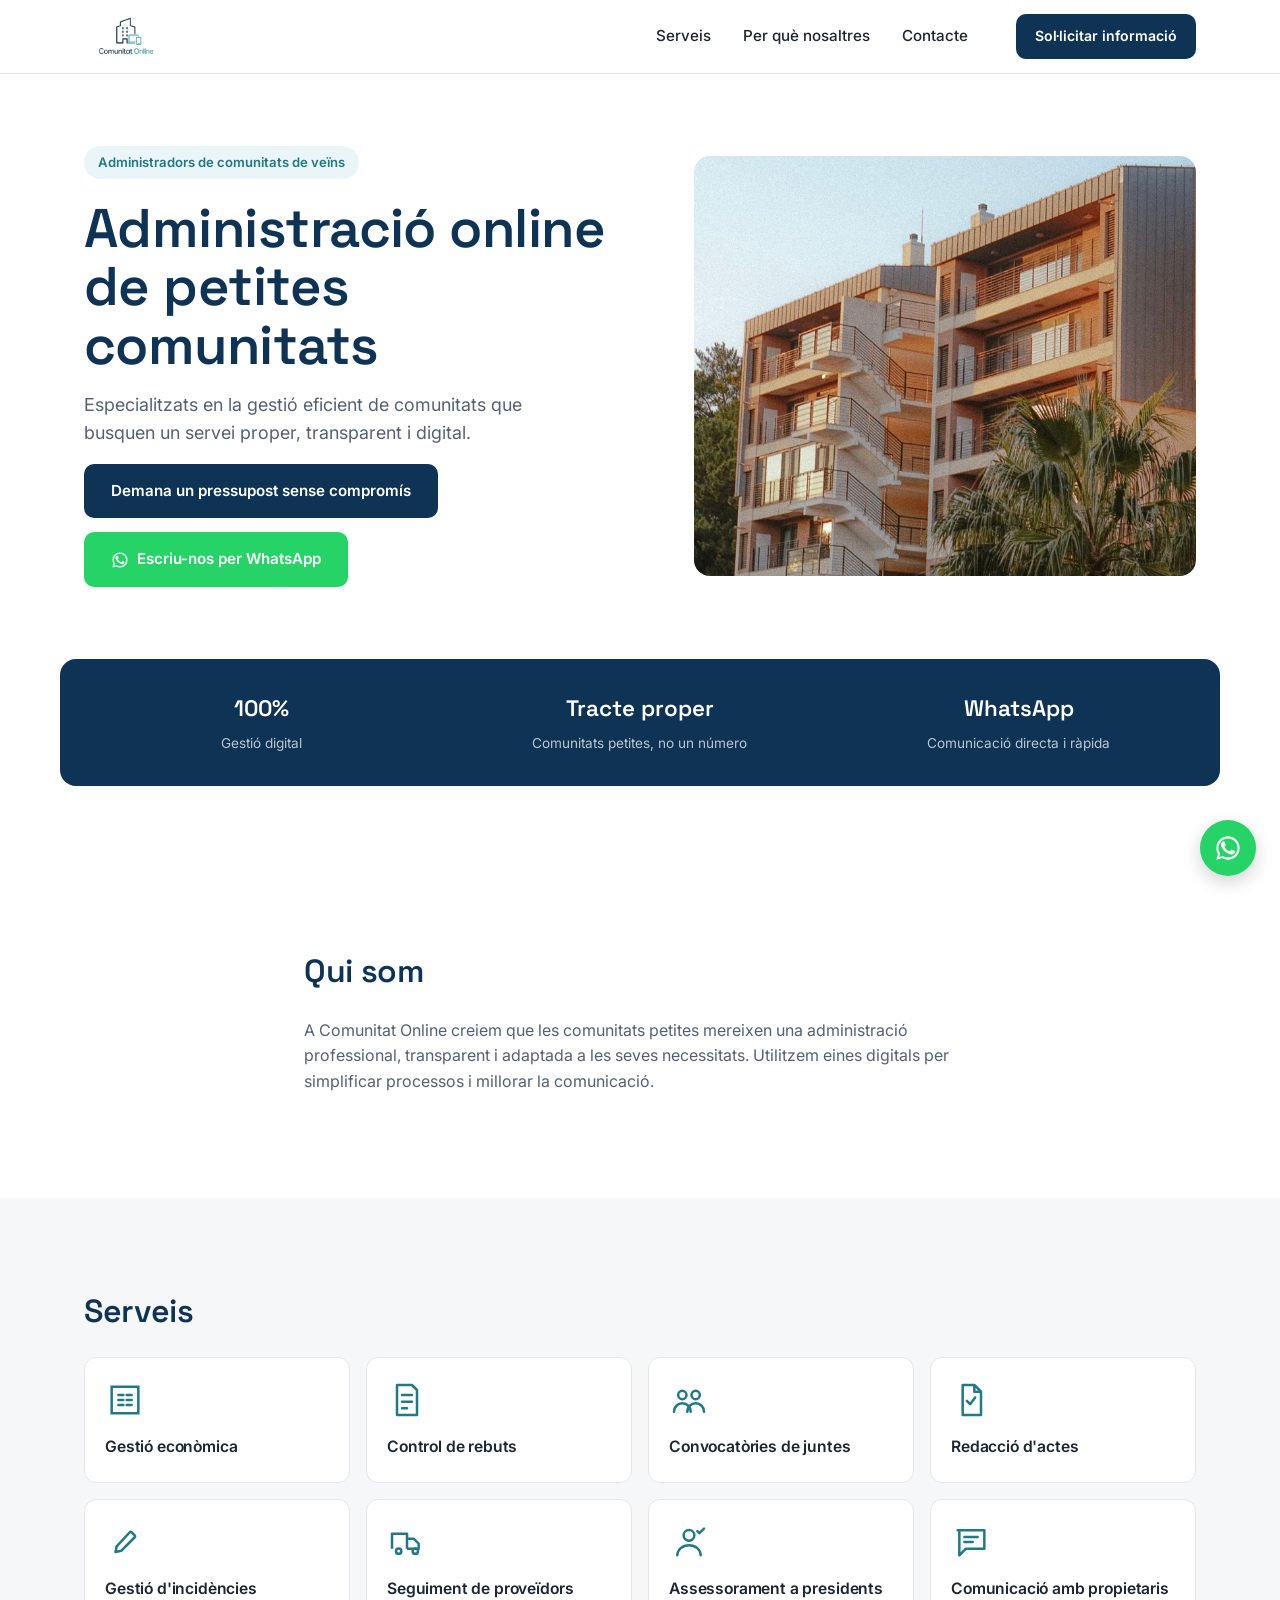
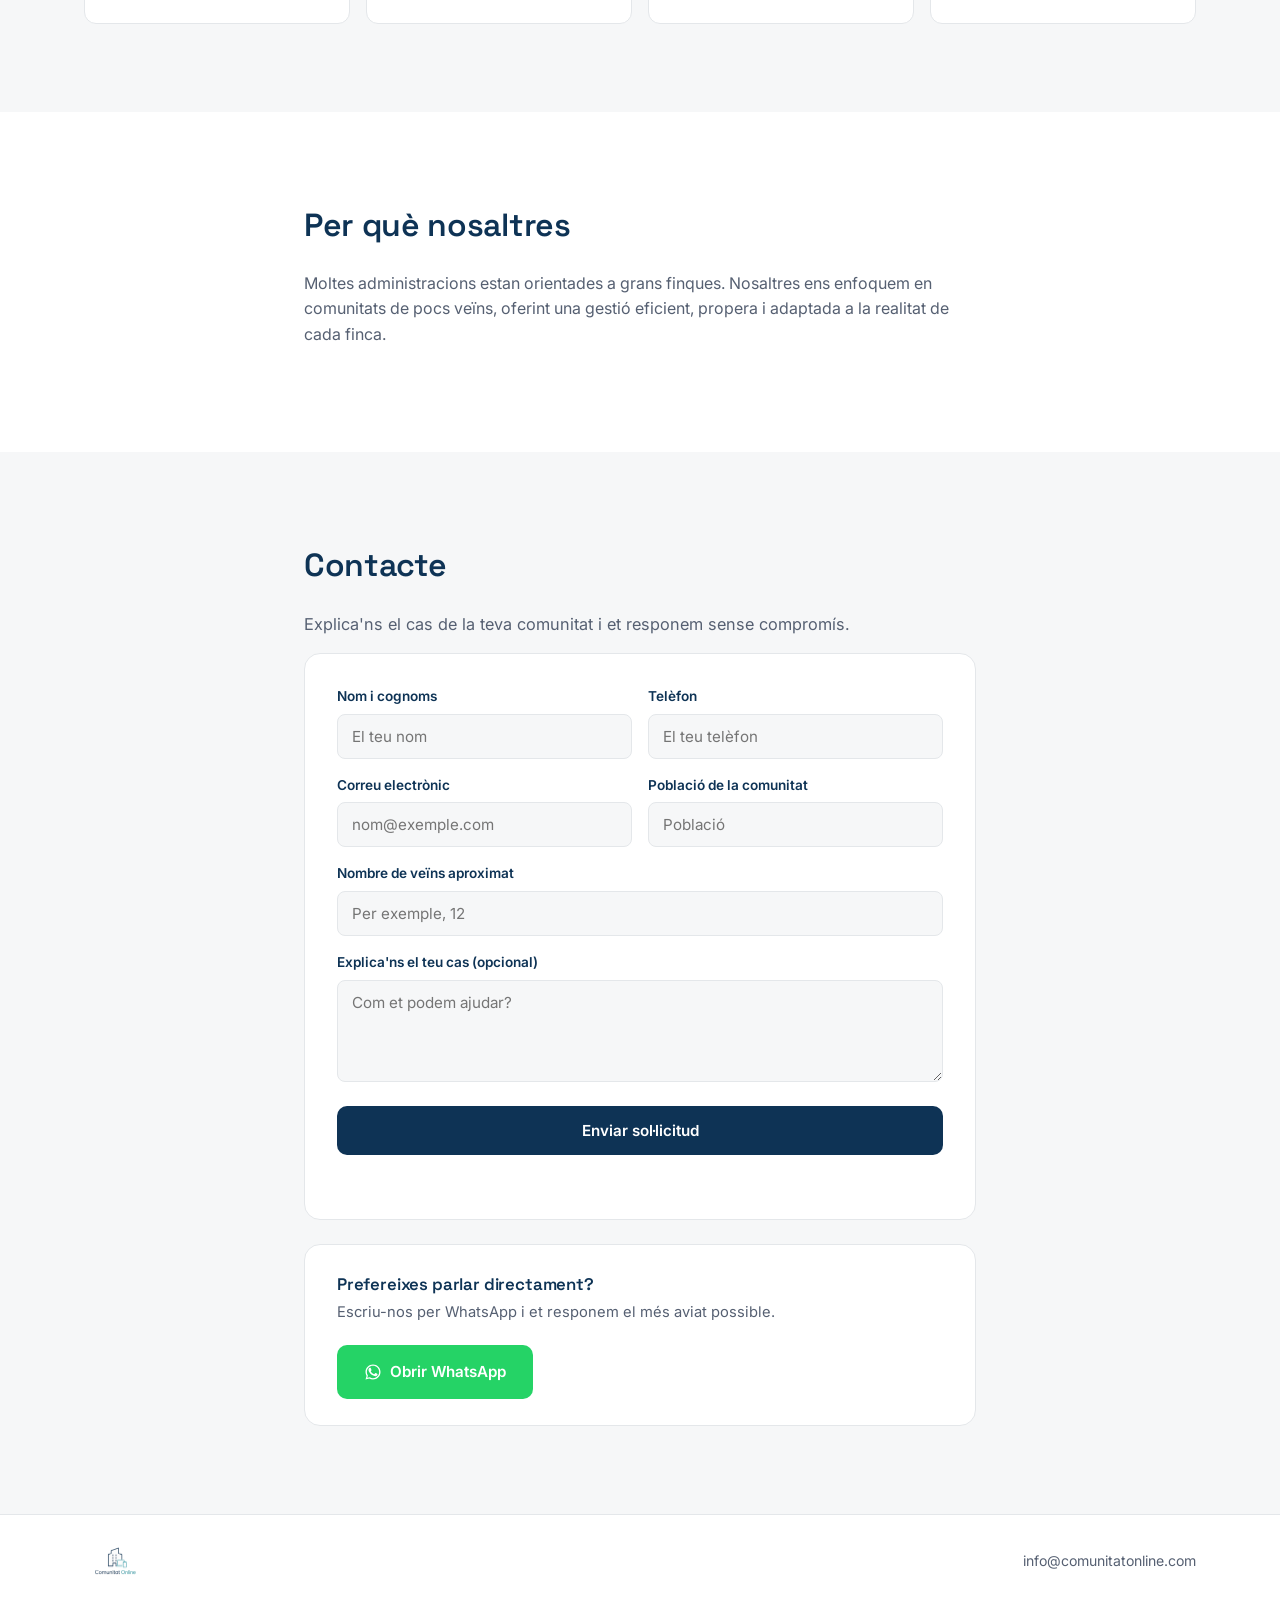
==== commit 3860c6ae: "Add files via upload" ====
--- a/index.html
+++ b/index.html
@@ -1 +1,218 @@
-<!DOCTYPE html><html lang='ca'><head><meta charset='UTF-8'><meta name='viewport' content='width=device-width, initial-scale=1.0'><title>Comunitat Online</title><link rel='icon' type='image/png' href='favicon.png'><link rel='stylesheet' href='style.css'></head><body><header><div class='container nav'><img src='logo.png' alt='Comunitat Online' class='logo'><button class='menu-toggle' id='menuToggle'>☰</button><nav id='mainMenu'><a href='#serveis'>Serveis</a><a href='#perque'>Per què nosaltres</a><a href='#contacte'>Contacte</a></nav></div></header><section class='hero'><div class='hero-overlay'><div class='container hero-content'><h1>Administració online de petites comunitats</h1><p>Especialitzats en la gestió eficient de comunitats que busquen un servei proper, transparent i digital.</p><a href='#contacte' class='btn'>Sol·licitar informació</a></div></div></section><section><div class='container'><h2>Qui som</h2><p>A Comunitat Online creiem que les comunitats petites mereixen una administració professional, transparent i adaptada a les seves necessitats. Utilitzem eines digitals per simplificar processos i millorar la comunicació.</p></div></section><section id='serveis' class='alt'><div class='container'><h2>Serveis</h2><div class='grid'><div class='card'>Gestió econòmica</div><div class='card'>Control de rebuts</div><div class='card'>Convocatòries de juntes</div><div class='card'>Redacció d'actes</div><div class='card'>Gestió d'incidències</div><div class='card'>Seguiment de proveïdors</div><div class='card'>Assessorament a presidents</div><div class='card'>Comunicació amb propietaris</div></div></div></section><section id='perque'><div class='container'><h2>Per què nosaltres</h2><p>Moltes administracions estan orientades a grans finques. Nosaltres ens enfoquem en comunitats de pocs veïns, oferint una gestió eficient, propera i adaptada a la realitat de cada finca.</p></div></section><section id='contacte' class='alt'><div class='container'><h2>Contacte</h2><form action='https://formsubmit.co/info@comunitatonline.com' method='POST'><input type='text' name='nom' placeholder='Nom' required><input type='email' name='email' placeholder='Correu electrònic' required><textarea name='missatge' placeholder='Missatge' rows='5' required></textarea><button type='submit' class='btn'>Sol·licitar informació</button></form></div></section><footer><div class='container'><p>Comunitat Online · info@comunitatonline.com</p></div></footer><script>const menuToggle=document.getElementById('menuToggle');const mainMenu=document.getElementById('mainMenu');menuToggle.addEventListener('click',()=>{mainMenu.classList.toggle('active');});</script></body></html>+<!DOCTYPE html>
+<html lang="ca">
+<head>
+<meta charset="UTF-8">
+<meta name="viewport" content="width=device-width, initial-scale=1.0">
+<title>Comunitat Online — Administració de comunitats de veïns</title>
+<meta name="description" content="Administració online de petites comunitats de veïns. Gestió econòmica, incidències i comunicació, amb tracte proper i 100% digital.">
+<link rel="icon" type="image/png" href="images/favicon.png">
+<link rel="preconnect" href="https://fonts.googleapis.com">
+<link rel="preconnect" href="https://fonts.gstatic.com" crossorigin>
+<link href="https://fonts.googleapis.com/css2?family=Space+Grotesk:wght@500;600;700&family=Inter:wght@400;500;600&display=swap" rel="stylesheet">
+<link rel="stylesheet" href="styles.css">
+</head>
+<body>
+
+<header class="site-header">
+  <div class="container header-inner">
+    <a href="#top" class="logo">
+      <img src="images/logo.png" alt="Comunitat Online">
+    </a>
+    <nav class="main-nav" id="main-nav">
+      <a href="#serveis">Serveis</a>
+      <a href="#perque">Per què nosaltres</a>
+      <a href="#contacte">Contacte</a>
+    </nav>
+    <a href="#contacte" class="btn btn-primary btn-small nav-cta">Sol·licitar informació</a>
+    <button class="menu-toggle" id="menu-toggle" aria-label="Obrir el menú" aria-expanded="false">
+      <span></span><span></span><span></span>
+    </button>
+  </div>
+</header>
+
+<main id="top">
+
+  <section class="hero">
+    <div class="container hero-inner">
+      <div class="hero-text">
+        <p class="eyebrow">Administradors de comunitats de veïns</p>
+        <h1>Administració online de petites comunitats</h1>
+        <p class="hero-lead">Especialitzats en la gestió eficient de comunitats que busquen un servei proper, transparent i digital.</p>
+        <div class="hero-actions">
+          <a href="#contacte" class="btn btn-primary">Demana un pressupost sense compromís</a>
+          <a href="https://wa.me/34620069377?text=Hola%2C%20voldria%20informaci%C3%B3%20sobre%20la%20gesti%C3%B3%20de%20la%20meva%20comunitat" target="_blank" rel="noopener" class="btn btn-whatsapp">
+            <svg viewBox="0 0 24 24" class="icon-wa" aria-hidden="true"><path d="M17.472 14.382c-.297-.149-1.758-.867-2.03-.967-.273-.099-.471-.148-.67.15-.197.297-.767.966-.94 1.164-.173.199-.347.223-.644.075-.297-.15-1.255-.463-2.39-1.475-.883-.788-1.48-1.761-1.653-2.059-.173-.297-.018-.458.13-.606.134-.133.297-.347.446-.52.149-.174.198-.298.297-.497.099-.198.05-.371-.025-.52-.075-.149-.669-1.612-.916-2.207-.242-.579-.487-.5-.669-.51-.173-.008-.371-.01-.57-.01-.198 0-.52.074-.792.372-.272.297-1.04 1.016-1.04 2.479 0 1.462 1.065 2.875 1.213 3.074.149.198 2.096 3.2 5.077 4.487.709.306 1.262.489 1.694.625.712.227 1.36.195 1.871.118.571-.085 1.758-.719 2.006-1.413.248-.694.248-1.289.173-1.413-.074-.124-.272-.198-.57-.347z"/><path d="M12.001 2C6.478 2 2 6.477 2 12c0 1.892.526 3.66 1.44 5.167L2 22l4.955-1.4A9.953 9.953 0 0012.001 22C17.524 22 22 17.523 22 12S17.524 2 12.001 2zm0 18.2a8.15 8.15 0 01-4.16-1.14l-.298-.177-3.15.89.84-3.07-.194-.315A8.146 8.146 0 013.8 12c0-4.53 3.674-8.2 8.201-8.2 4.526 0 8.199 3.67 8.199 8.2 0 4.529-3.673 8.2-8.199 8.2z"/></svg>
+            Escriu-nos per WhatsApp
+          </a>
+        </div>
+      </div>
+      <div class="hero-image">
+        <img src="images/hero.jpg" alt="Edifici residencial amb balcons, comunitat de veïns">
+      </div>
+    </div>
+  </section>
+
+  <section class="trust-strip">
+    <div class="container trust-grid">
+      <div class="trust-item">
+        <span class="trust-figure">100%</span>
+        <span class="trust-label">Gestió digital</span>
+      </div>
+      <div class="trust-item">
+        <span class="trust-figure">Tracte proper</span>
+        <span class="trust-label">Comunitats petites, no un número</span>
+      </div>
+      <div class="trust-item">
+        <span class="trust-figure">WhatsApp</span>
+        <span class="trust-label">Comunicació directa i ràpida</span>
+      </div>
+    </div>
+  </section>
+
+  <section class="section" id="qui-som">
+    <div class="container narrow">
+      <h2>Qui som</h2>
+      <p>A Comunitat Online creiem que les comunitats petites mereixen una administració professional, transparent i adaptada a les seves necessitats. Utilitzem eines digitals per simplificar processos i millorar la comunicació.</p>
+    </div>
+  </section>
+
+  <section class="section section-alt" id="serveis">
+    <div class="container">
+      <h2>Serveis</h2>
+      <div class="services-grid">
+        <div class="service-card">
+          <div class="service-icon" aria-hidden="true">
+            <svg viewBox="0 0 24 24"><path d="M4 4h16v16H4z" fill="none" stroke="currentColor" stroke-width="1.5"/><path d="M8 9h3M8 12h3M8 15h3M13 9h3M13 12h3M13 15h3" stroke="currentColor" stroke-width="1.5" stroke-linecap="round"/></svg>
+          </div>
+          <h3>Gestió econòmica</h3>
+        </div>
+        <div class="service-card">
+          <div class="service-icon" aria-hidden="true">
+            <svg viewBox="0 0 24 24"><path d="M6 3h9l3 3v15H6z" fill="none" stroke="currentColor" stroke-width="1.5" stroke-linejoin="round"/><path d="M9 9h6M9 13h6M9 17h3" stroke="currentColor" stroke-width="1.5" stroke-linecap="round"/></svg>
+          </div>
+          <h3>Control de rebuts</h3>
+        </div>
+        <div class="service-card">
+          <div class="service-icon" aria-hidden="true">
+            <svg viewBox="0 0 24 24"><circle cx="8" cy="9" r="2.5" fill="none" stroke="currentColor" stroke-width="1.5"/><circle cx="16" cy="9" r="2.5" fill="none" stroke="currentColor" stroke-width="1.5"/><path d="M3 19c0-2.8 2.2-5 5-5s5 2.2 5 5M11 19c0-2.8 2.2-5 5-5s5 2.2 5 5" fill="none" stroke="currentColor" stroke-width="1.5" stroke-linecap="round"/></svg>
+          </div>
+          <h3>Convocatòries de juntes</h3>
+        </div>
+        <div class="service-card">
+          <div class="service-icon" aria-hidden="true">
+            <svg viewBox="0 0 24 24"><path d="M7 3h7l4 4v14H7z" fill="none" stroke="currentColor" stroke-width="1.5" stroke-linejoin="round"/><path d="M14 3v4h4" fill="none" stroke="currentColor" stroke-width="1.5" stroke-linejoin="round"/><path d="M9.5 12.5l2 2 3-4" fill="none" stroke="currentColor" stroke-width="1.5" stroke-linecap="round" stroke-linejoin="round"/></svg>
+          </div>
+          <h3>Redacció d'actes</h3>
+        </div>
+        <div class="service-card">
+          <div class="service-icon" aria-hidden="true">
+            <svg viewBox="0 0 24 24"><path d="M14.7 6.3a1 1 0 0 1 1.4 0l1.6 1.6a1 1 0 0 1 0 1.4l-8 8-3.4.7.7-3.4z" fill="none" stroke="currentColor" stroke-width="1.5" stroke-linejoin="round"/></svg>
+          </div>
+          <h3>Gestió d'incidències</h3>
+        </div>
+        <div class="service-card">
+          <div class="service-icon" aria-hidden="true">
+            <svg viewBox="0 0 24 24"><path d="M3 16V7h9v9" fill="none" stroke="currentColor" stroke-width="1.5" stroke-linejoin="round"/><path d="M12 10h4l3 3v3h-7" fill="none" stroke="currentColor" stroke-width="1.5" stroke-linejoin="round"/><circle cx="7" cy="17.5" r="1.6" fill="none" stroke="currentColor" stroke-width="1.5"/><circle cx="17" cy="17.5" r="1.6" fill="none" stroke="currentColor" stroke-width="1.5"/></svg>
+          </div>
+          <h3>Seguiment de proveïdors</h3>
+        </div>
+        <div class="service-card">
+          <div class="service-icon" aria-hidden="true">
+            <svg viewBox="0 0 24 24"><circle cx="12" cy="8" r="3.2" fill="none" stroke="currentColor" stroke-width="1.5"/><path d="M5 20c0-3.5 3.1-6 7-6s7 2.5 7 6" fill="none" stroke="currentColor" stroke-width="1.5" stroke-linecap="round"/><path d="M17 5.5l1.2 1.2L21 4" fill="none" stroke="currentColor" stroke-width="1.5" stroke-linecap="round" stroke-linejoin="round"/></svg>
+          </div>
+          <h3>Assessorament a presidents</h3>
+        </div>
+        <div class="service-card">
+          <div class="service-icon" aria-hidden="true">
+            <svg viewBox="0 0 24 24"><path d="M4 5h16v11H9l-4 4V5z" fill="none" stroke="currentColor" stroke-width="1.5" stroke-linejoin="round"/><path d="M8 9h8M8 12h5" stroke="currentColor" stroke-width="1.5" stroke-linecap="round"/></svg>
+          </div>
+          <h3>Comunicació amb propietaris</h3>
+        </div>
+      </div>
+    </div>
+  </section>
+
+  <section class="section" id="perque">
+    <div class="container narrow">
+      <h2>Per què nosaltres</h2>
+      <p>Moltes administracions estan orientades a grans finques. Nosaltres ens enfoquem en comunitats de pocs veïns, oferint una gestió eficient, propera i adaptada a la realitat de cada finca.</p>
+    </div>
+  </section>
+
+  <section class="section section-alt" id="contacte">
+    <div class="container narrow">
+      <h2>Contacte</h2>
+      <p class="contact-lead">Explica'ns el cas de la teva comunitat i et responem sense compromís.</p>
+
+      <form id="contact-form" class="contact-form">
+        <input type="hidden" name="access_key" value="061ab608-34d1-4493-95c9-c48d28b579cf">
+        <input type="hidden" name="subject" value="Nova sol·licitud des de la web — Comunitat Online">
+        <input type="checkbox" name="botcheck" class="hidden-field" style="display:none">
+
+        <div class="form-row">
+          <div class="form-field">
+            <label for="name">Nom i cognoms</label>
+            <input type="text" id="name" name="name" placeholder="El teu nom" required>
+          </div>
+          <div class="form-field">
+            <label for="phone">Telèfon</label>
+            <input type="tel" id="phone" name="phone" placeholder="El teu telèfon" required>
+          </div>
+        </div>
+
+        <div class="form-row">
+          <div class="form-field">
+            <label for="email">Correu electrònic</label>
+            <input type="email" id="email" name="email" placeholder="nom@exemple.com" required>
+          </div>
+          <div class="form-field">
+            <label for="poblacio">Població de la comunitat</label>
+            <input type="text" id="poblacio" name="poblacio" placeholder="Població">
+          </div>
+        </div>
+
+        <div class="form-field">
+          <label for="veins">Nombre de veïns aproximat</label>
+          <input type="text" id="veins" name="veins" placeholder="Per exemple, 12">
+        </div>
+
+        <div class="form-field">
+          <label for="message">Explica'ns el teu cas (opcional)</label>
+          <textarea id="message" name="message" rows="4" placeholder="Com et podem ajudar?"></textarea>
+        </div>
+
+        <button type="submit" class="btn btn-primary btn-full" id="submit-btn">Enviar sol·licitud</button>
+        <p class="form-status" id="form-status" role="status" aria-live="polite"></p>
+      </form>
+
+      <div class="whatsapp-cta">
+        <div class="whatsapp-cta-text">
+          <h3>Prefereixes parlar directament?</h3>
+          <p>Escriu-nos per WhatsApp i et responem el més aviat possible.</p>
+        </div>
+        <a href="https://wa.me/34620069377?text=Hola%2C%20voldria%20informaci%C3%B3%20sobre%20la%20gesti%C3%B3%20de%20la%20meva%20comunitat" target="_blank" rel="noopener" class="btn btn-whatsapp">
+          <svg viewBox="0 0 24 24" class="icon-wa" aria-hidden="true"><path d="M17.472 14.382c-.297-.149-1.758-.867-2.03-.967-.273-.099-.471-.148-.67.15-.197.297-.767.966-.94 1.164-.173.199-.347.223-.644.075-.297-.15-1.255-.463-2.39-1.475-.883-.788-1.48-1.761-1.653-2.059-.173-.297-.018-.458.13-.606.134-.133.297-.347.446-.52.149-.174.198-.298.297-.497.099-.198.05-.371-.025-.52-.075-.149-.669-1.612-.916-2.207-.242-.579-.487-.5-.669-.51-.173-.008-.371-.01-.57-.01-.198 0-.52.074-.792.372-.272.297-1.04 1.016-1.04 2.479 0 1.462 1.065 2.875 1.213 3.074.149.198 2.096 3.2 5.077 4.487.709.306 1.262.489 1.694.625.712.227 1.36.195 1.871.118.571-.085 1.758-.719 2.006-1.413.248-.694.248-1.289.173-1.413-.074-.124-.272-.198-.57-.347z"/><path d="M12.001 2C6.478 2 2 6.477 2 12c0 1.892.526 3.66 1.44 5.167L2 22l4.955-1.4A9.953 9.953 0 0012.001 22C17.524 22 22 17.523 22 12S17.524 2 12.001 2zm0 18.2a8.15 8.15 0 01-4.16-1.14l-.298-.177-3.15.89.84-3.07-.194-.315A8.146 8.146 0 013.8 12c0-4.53 3.674-8.2 8.201-8.2 4.526 0 8.199 3.67 8.199 8.2 0 4.529-3.673 8.2-8.199 8.2z"/></svg>
+          Obrir WhatsApp
+        </a>
+      </div>
+    </div>
+  </section>
+
+</main>
+
+<footer class="site-footer">
+  <div class="container footer-inner">
+    <img src="images/logo.png" alt="Comunitat Online" class="footer-logo">
+    <div class="footer-contacts">
+      <a href="mailto:info@comunitatonline.com">info@comunitatonline.com</a>
+    </div>
+  </div>
+</footer>
+
+<a href="https://wa.me/34620069377?text=Hola%2C%20voldria%20informaci%C3%B3%20sobre%20la%20gesti%C3%B3%20de%20la%20meva%20comunitat" target="_blank" rel="noopener" class="wa-float" id="wa-float" aria-label="Escriu-nos per WhatsApp">
+  <svg viewBox="0 0 24 24" aria-hidden="true"><path d="M17.472 14.382c-.297-.149-1.758-.867-2.03-.967-.273-.099-.471-.148-.67.15-.197.297-.767.966-.94 1.164-.173.199-.347.223-.644.075-.297-.15-1.255-.463-2.39-1.475-.883-.788-1.48-1.761-1.653-2.059-.173-.297-.018-.458.13-.606.134-.133.297-.347.446-.52.149-.174.198-.298.297-.497.099-.198.05-.371-.025-.52-.075-.149-.669-1.612-.916-2.207-.242-.579-.487-.5-.669-.51-.173-.008-.371-.01-.57-.01-.198 0-.52.074-.792.372-.272.297-1.04 1.016-1.04 2.479 0 1.462 1.065 2.875 1.213 3.074.149.198 2.096 3.2 5.077 4.487.709.306 1.262.489 1.694.625.712.227 1.36.195 1.871.118.571-.085 1.758-.719 2.006-1.413.248-.694.248-1.289.173-1.413-.074-.124-.272-.198-.57-.347z"/><path d="M12.001 2C6.478 2 2 6.477 2 12c0 1.892.526 3.66 1.44 5.167L2 22l4.955-1.4A9.953 9.953 0 0012.001 22C17.524 22 22 17.523 22 12S17.524 2 12.001 2zm0 18.2a8.15 8.15 0 01-4.16-1.14l-.298-.177-3.15.89.84-3.07-.194-.315A8.146 8.146 0 013.8 12c0-4.53 3.674-8.2 8.201-8.2 4.526 0 8.199 3.67 8.199 8.2 0 4.529-3.673 8.2-8.199 8.2z"/></svg>
+</a>
+
+<script src="script.js"></script>
+</body>
+</html>
--- a/styles.css
+++ b/styles.css
@@ -0,0 +1,297 @@
+/* ===== Tokens ===== */
+:root {
+  --navy: #0e3355;
+  --navy-dark: #0a2440;
+  --teal: #2b98a6;
+  --teal-dark: #217984;
+  --ink: #1c2530;
+  --ink-soft: #566072;
+  --paper: #ffffff;
+  --paper-alt: #f6f7f8;
+  --line: #e4e7ea;
+  --whatsapp: #25d366;
+  --whatsapp-dark: #1ea952;
+  --radius: 10px;
+  --font-display: 'Space Grotesk', 'Inter', sans-serif;
+  --font-body: 'Inter', sans-serif;
+}
+
+* { box-sizing: border-box; }
+html { scroll-behavior: smooth; }
+body {
+  margin: 0;
+  font-family: var(--font-body);
+  color: var(--ink);
+  background: var(--paper);
+  -webkit-font-smoothing: antialiased;
+  line-height: 1.6;
+}
+img { max-width: 100%; display: block; }
+a { color: inherit; text-decoration: none; }
+
+.container {
+  width: 100%;
+  max-width: 1160px;
+  margin: 0 auto;
+  padding: 0 24px;
+}
+.narrow { max-width: 720px; }
+
+h1, h2, h3 {
+  font-family: var(--font-display);
+  font-weight: 600;
+  color: var(--navy);
+  margin: 0 0 16px;
+  letter-spacing: -0.01em;
+}
+h1 { font-size: clamp(2.1rem, 4.4vw, 3.4rem); line-height: 1.08; }
+h2 { font-size: clamp(1.5rem, 2.6vw, 2rem); }
+h3 { font-size: 1.05rem; }
+p { margin: 0 0 16px; color: var(--ink-soft); }
+
+.section { padding: 88px 0; }
+.section-alt { background: var(--paper-alt); }
+.section h2 { margin-bottom: 20px; }
+
+/* ===== Buttons ===== */
+.btn {
+  display: inline-flex;
+  align-items: center;
+  justify-content: center;
+  gap: 8px;
+  padding: 14px 26px;
+  border-radius: var(--radius);
+  font-family: var(--font-body);
+  font-weight: 600;
+  font-size: 0.95rem;
+  border: 1.5px solid transparent;
+  cursor: pointer;
+  transition: transform 0.15s ease, background 0.15s ease, border-color 0.15s ease;
+}
+.btn:hover { transform: translateY(-1px); }
+.btn-primary { background: var(--navy); color: #fff; }
+.btn-primary:hover { background: var(--navy-dark); }
+.btn-whatsapp { background: var(--whatsapp); color: #fff; }
+.btn-whatsapp:hover { background: var(--whatsapp-dark); }
+.btn-full { width: 100%; }
+.btn-small { padding: 10px 18px; font-size: 0.88rem; }
+.icon-wa { width: 18px; height: 18px; fill: currentColor; }
+
+/* ===== Header ===== */
+.site-header {
+  position: sticky;
+  top: 0;
+  background: rgba(255,255,255,0.92);
+  backdrop-filter: blur(8px);
+  border-bottom: 1px solid var(--line);
+  z-index: 50;
+}
+.header-inner {
+  display: flex;
+  align-items: center;
+  justify-content: space-between;
+  padding: 14px 24px;
+  gap: 24px;
+}
+.logo img { height: 38px; width: auto; }
+.main-nav { display: flex; gap: 32px; margin-left: auto; }
+.main-nav a { font-weight: 500; font-size: 0.95rem; color: var(--ink); }
+.main-nav a:hover { color: var(--teal-dark); }
+.nav-cta { margin-left: 24px; white-space: nowrap; }
+.menu-toggle {
+  display: none;
+  flex-direction: column;
+  justify-content: center;
+  gap: 5px;
+  width: 34px; height: 34px;
+  background: none; border: none; cursor: pointer;
+  padding: 0;
+}
+.menu-toggle span { display: block; height: 2px; width: 100%; background: var(--navy); border-radius: 2px; }
+
+/* ===== Hero ===== */
+.hero { padding: 72px 0 64px; }
+.hero-inner {
+  display: grid;
+  grid-template-columns: 1.05fr 0.95fr;
+  gap: 56px;
+  align-items: center;
+}
+.eyebrow {
+  display: inline-block;
+  font-size: 0.82rem;
+  font-weight: 600;
+  color: var(--teal-dark);
+  background: rgba(43,152,166,0.1);
+  padding: 6px 14px;
+  border-radius: 100px;
+  margin-bottom: 20px;
+}
+.hero-lead { font-size: 1.12rem; max-width: 480px; }
+.hero-actions { display: flex; flex-wrap: wrap; gap: 14px; margin-top: 8px; }
+.hero-image img {
+  border-radius: 16px;
+  width: 100%;
+  height: 420px;
+  object-fit: cover;
+}
+
+/* ===== Trust strip ===== */
+.trust-strip { padding: 8px 0 72px; }
+.trust-grid {
+  background: var(--navy);
+  border-radius: 16px;
+  padding: 32px 24px;
+  display: grid;
+  grid-template-columns: repeat(3, 1fr);
+  gap: 24px;
+  text-align: center;
+}
+.trust-item { display: flex; flex-direction: column; gap: 6px; }
+.trust-figure { font-family: var(--font-display); font-size: 1.4rem; font-weight: 600; color: #fff; }
+.trust-label { font-size: 0.85rem; color: rgba(255,255,255,0.72); }
+
+/* ===== Services ===== */
+.services-grid {
+  display: grid;
+  grid-template-columns: repeat(4, 1fr);
+  gap: 16px;
+}
+.service-card {
+  background: var(--paper);
+  border: 1px solid var(--line);
+  border-radius: 12px;
+  padding: 22px 20px;
+  transition: border-color 0.15s ease, transform 0.15s ease;
+}
+.service-card:hover { border-color: var(--teal); transform: translateY(-2px); }
+.service-icon {
+  width: 40px; height: 40px;
+  color: var(--teal-dark);
+  margin-bottom: 14px;
+}
+.service-icon svg { width: 100%; height: 100%; }
+.service-card h3 { margin: 0; font-size: 0.98rem; color: var(--ink); font-family: var(--font-body); font-weight: 600; }
+
+/* ===== Contact ===== */
+.contact-lead { font-size: 1.02rem; }
+.contact-form {
+  background: var(--paper);
+  border: 1px solid var(--line);
+  border-radius: 16px;
+  padding: 32px;
+  margin-top: 8px;
+}
+.form-row { display: grid; grid-template-columns: 1fr 1fr; gap: 16px; }
+.form-field { margin-bottom: 16px; }
+.form-field label {
+  display: block;
+  font-size: 0.85rem;
+  font-weight: 600;
+  color: var(--navy);
+  margin-bottom: 6px;
+}
+.form-field input,
+.form-field textarea {
+  width: 100%;
+  padding: 12px 14px;
+  border: 1px solid var(--line);
+  border-radius: 8px;
+  font-family: var(--font-body);
+  font-size: 0.95rem;
+  color: var(--ink);
+  background: var(--paper-alt);
+  resize: vertical;
+}
+.form-field input:focus,
+.form-field textarea:focus {
+  outline: 2px solid var(--teal);
+  outline-offset: 1px;
+  background: #fff;
+}
+.hidden-field { display: none !important; }
+.form-status { min-height: 20px; font-size: 0.9rem; margin: 12px 0 0; text-align: center; }
+.form-status.ok { color: var(--teal-dark); }
+.form-status.error { color: #b23b3b; }
+
+.whatsapp-cta {
+  margin-top: 24px;
+  border: 1px solid var(--line);
+  border-radius: 16px;
+  padding: 26px 32px;
+  display: flex;
+  align-items: center;
+  justify-content: space-between;
+  gap: 20px;
+  flex-wrap: wrap;
+  background: var(--paper);
+}
+.whatsapp-cta h3 { margin: 0 0 4px; }
+.whatsapp-cta p { margin: 0; font-size: 0.92rem; }
+
+/* ===== Footer ===== */
+.site-footer { border-top: 1px solid var(--line); padding: 32px 0; }
+.footer-inner {
+  display: flex;
+  align-items: center;
+  justify-content: space-between;
+  gap: 16px;
+  flex-wrap: wrap;
+}
+.footer-logo { height: 28px; opacity: 0.85; }
+.footer-contacts { display: flex; gap: 24px; flex-wrap: wrap; font-size: 0.88rem; color: var(--ink-soft); }
+.footer-contacts a:hover { color: var(--teal-dark); }
+
+/* ===== Floating WhatsApp ===== */
+.wa-float {
+  position: fixed;
+  bottom: 24px;
+  right: 24px;
+  width: 56px;
+  height: 56px;
+  border-radius: 50%;
+  background: var(--whatsapp);
+  display: flex;
+  align-items: center;
+  justify-content: center;
+  box-shadow: 0 6px 18px rgba(0,0,0,0.18);
+  z-index: 60;
+  transition: opacity 0.25s ease, transform 0.25s ease, visibility 0.25s ease;
+}
+.wa-float svg { width: 28px; height: 28px; fill: #fff; }
+.wa-float:hover { transform: scale(1.06); }
+.wa-float.is-hidden {
+  opacity: 0;
+  transform: scale(0.7);
+  visibility: hidden;
+  pointer-events: none;
+}
+
+/* ===== Responsive ===== */
+@media (max-width: 900px) {
+  .hero-inner { grid-template-columns: 1fr; }
+  .hero-image { order: -1; }
+  .hero-image img { height: 280px; }
+  .services-grid { grid-template-columns: repeat(2, 1fr); }
+  .trust-grid { grid-template-columns: 1fr; }
+}
+
+@media (max-width: 760px) {
+  .main-nav { 
+    position: absolute;
+    top: 100%; left: 0; right: 0;
+    background: #fff;
+    border-bottom: 1px solid var(--line);
+    flex-direction: column;
+    gap: 0;
+    display: none;
+  }
+  .main-nav.is-open { display: flex; }
+  .main-nav a { padding: 14px 24px; border-top: 1px solid var(--line); }
+  .nav-cta { display: none; }
+  .menu-toggle { display: flex; }
+  .form-row { grid-template-columns: 1fr; }
+  .contact-form { padding: 24px 20px; }
+  .whatsapp-cta { flex-direction: column; align-items: flex-start; }
+  .section { padding: 60px 0; }
+}
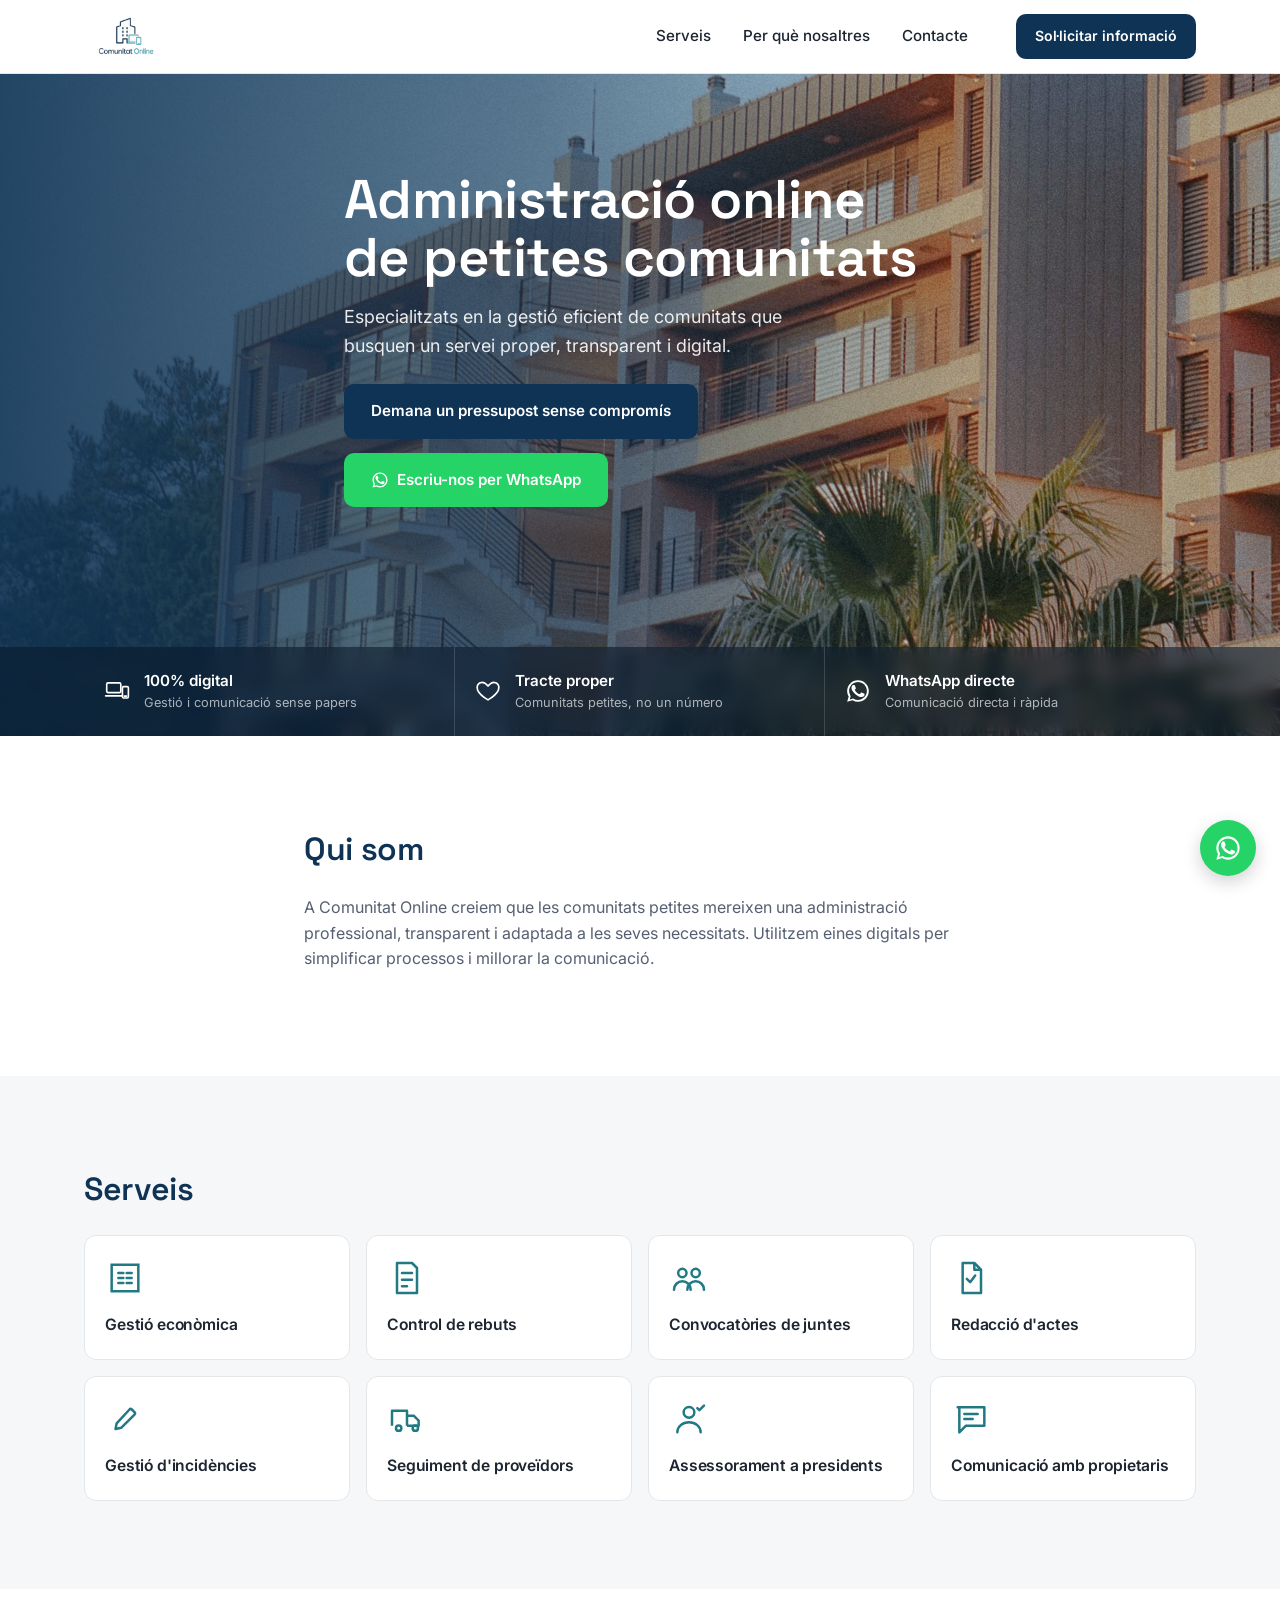
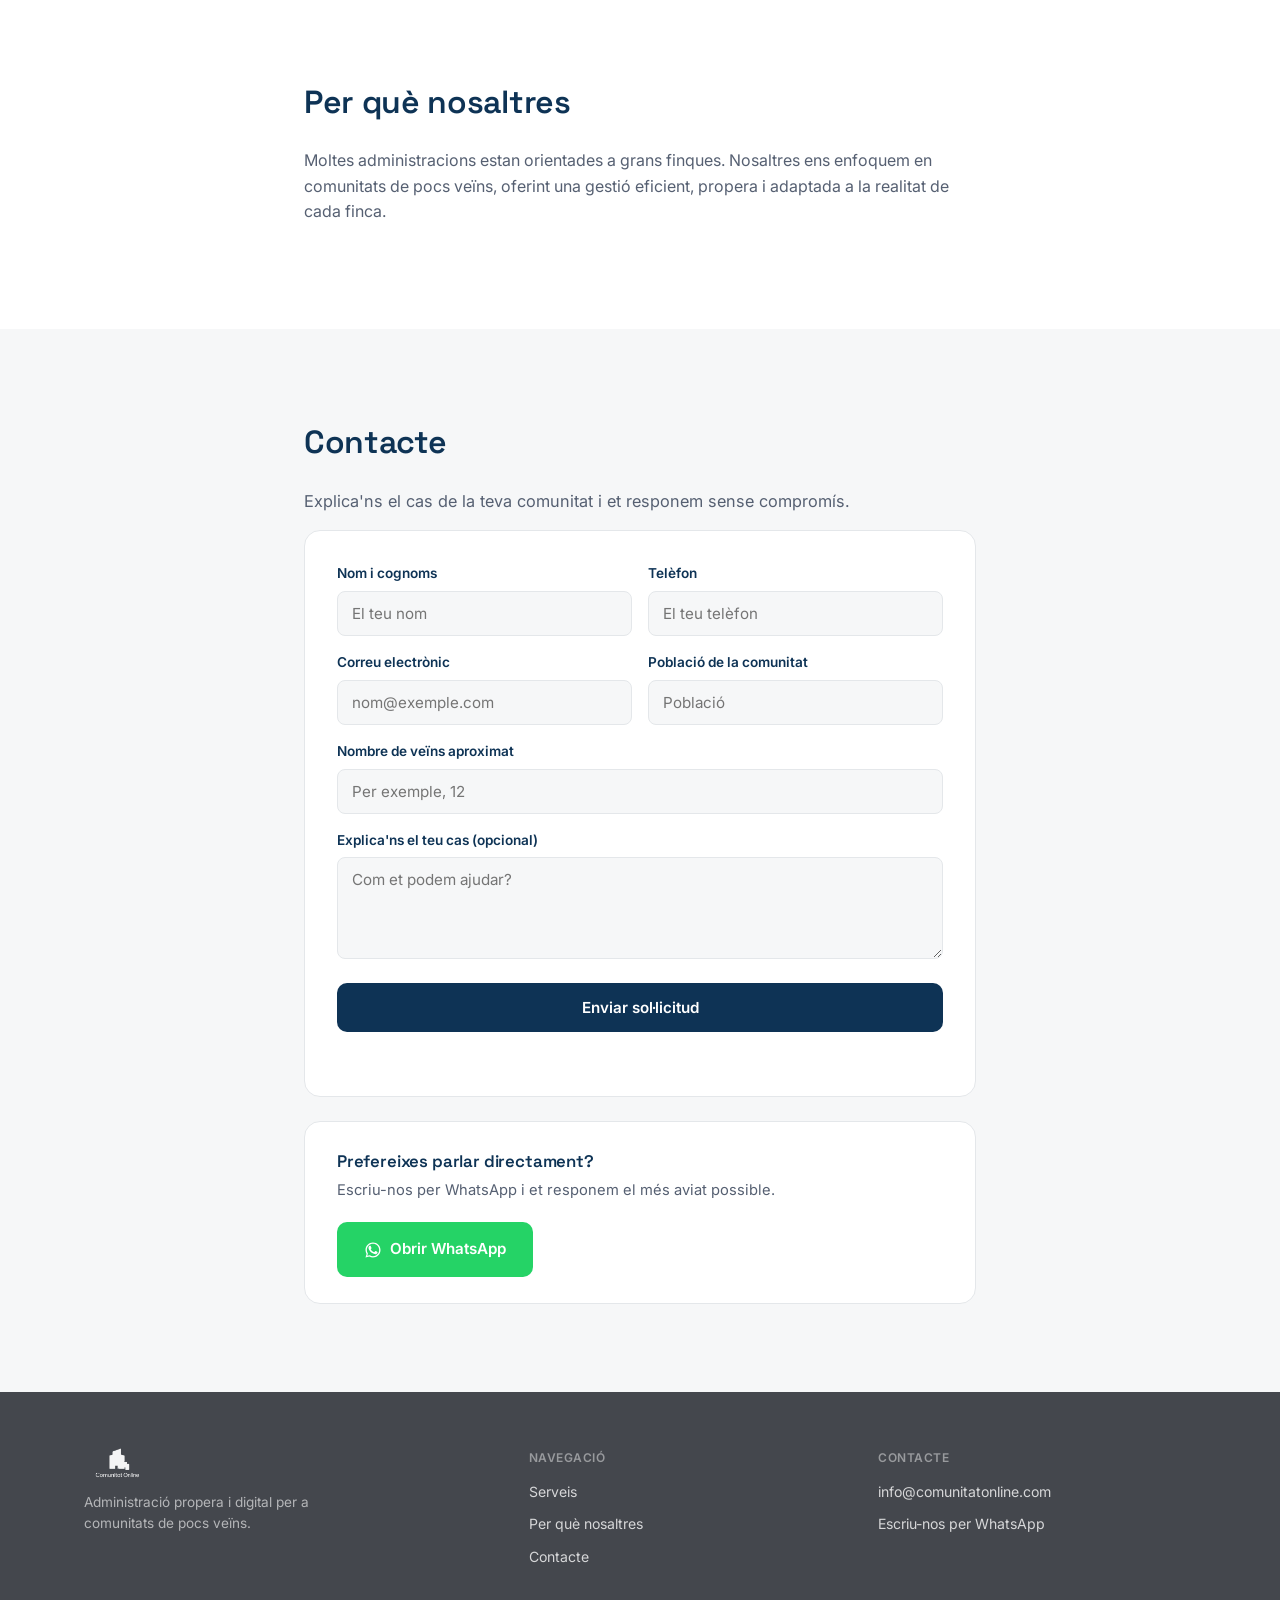
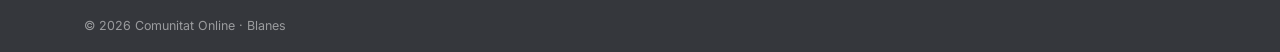
==== commit 4d3130c6: "Add files via upload" ====
--- a/index.html
+++ b/index.html
@@ -33,38 +33,52 @@
 <main id="top">
 
   <section class="hero">
-    <div class="container hero-inner">
-      <div class="hero-text">
-        <p class="eyebrow">Administradors de comunitats de veïns</p>
-        <h1>Administració online de petites comunitats</h1>
-        <p class="hero-lead">Especialitzats en la gestió eficient de comunitats que busquen un servei proper, transparent i digital.</p>
-        <div class="hero-actions">
-          <a href="#contacte" class="btn btn-primary">Demana un pressupost sense compromís</a>
-          <a href="https://wa.me/34620069377?text=Hola%2C%20voldria%20informaci%C3%B3%20sobre%20la%20gesti%C3%B3%20de%20la%20meva%20comunitat" target="_blank" rel="noopener" class="btn btn-whatsapp">
-            <svg viewBox="0 0 24 24" class="icon-wa" aria-hidden="true"><path d="M17.472 14.382c-.297-.149-1.758-.867-2.03-.967-.273-.099-.471-.148-.67.15-.197.297-.767.966-.94 1.164-.173.199-.347.223-.644.075-.297-.15-1.255-.463-2.39-1.475-.883-.788-1.48-1.761-1.653-2.059-.173-.297-.018-.458.13-.606.134-.133.297-.347.446-.52.149-.174.198-.298.297-.497.099-.198.05-.371-.025-.52-.075-.149-.669-1.612-.916-2.207-.242-.579-.487-.5-.669-.51-.173-.008-.371-.01-.57-.01-.198 0-.52.074-.792.372-.272.297-1.04 1.016-1.04 2.479 0 1.462 1.065 2.875 1.213 3.074.149.198 2.096 3.2 5.077 4.487.709.306 1.262.489 1.694.625.712.227 1.36.195 1.871.118.571-.085 1.758-.719 2.006-1.413.248-.694.248-1.289.173-1.413-.074-.124-.272-.198-.57-.347z"/><path d="M12.001 2C6.478 2 2 6.477 2 12c0 1.892.526 3.66 1.44 5.167L2 22l4.955-1.4A9.953 9.953 0 0012.001 22C17.524 22 22 17.523 22 12S17.524 2 12.001 2zm0 18.2a8.15 8.15 0 01-4.16-1.14l-.298-.177-3.15.89.84-3.07-.194-.315A8.146 8.146 0 013.8 12c0-4.53 3.674-8.2 8.201-8.2 4.526 0 8.199 3.67 8.199 8.2 0 4.529-3.673 8.2-8.199 8.2z"/></svg>
-            Escriu-nos per WhatsApp
-          </a>
-        </div>
-      </div>
-      <div class="hero-image">
-        <img src="images/hero.jpg" alt="Edifici residencial amb balcons, comunitat de veïns">
-      </div>
-    </div>
-  </section>
-
-  <section class="trust-strip">
-    <div class="container trust-grid">
-      <div class="trust-item">
-        <span class="trust-figure">100%</span>
-        <span class="trust-label">Gestió digital</span>
-      </div>
-      <div class="trust-item">
-        <span class="trust-figure">Tracte proper</span>
-        <span class="trust-label">Comunitats petites, no un número</span>
-      </div>
-      <div class="trust-item">
-        <span class="trust-figure">WhatsApp</span>
-        <span class="trust-label">Comunicació directa i ràpida</span>
+    <div class="hero-media">
+      <img src="images/hero.jpg" alt="Edifici residencial amb balcons, comunitat de veïns">
+      <div class="hero-scrim"></div>
+    </div>
+
+    <div class="container hero-content">
+      <h1>Administració online de petites comunitats</h1>
+      <p class="hero-lead">Especialitzats en la gestió eficient de comunitats que busquen un servei proper, transparent i digital.</p>
+      <div class="hero-actions">
+        <a href="#contacte" class="btn btn-primary">Demana un pressupost sense compromís</a>
+        <a href="https://wa.me/34620069377?text=Hola%2C%20voldria%20informaci%C3%B3%20sobre%20la%20gesti%C3%B3%20de%20la%20meva%20comunitat" target="_blank" rel="noopener" class="btn btn-whatsapp">
+          <svg viewBox="0 0 24 24" class="icon-wa" aria-hidden="true"><path d="M17.472 14.382c-.297-.149-1.758-.867-2.03-.967-.273-.099-.471-.148-.67.15-.197.297-.767.966-.94 1.164-.173.199-.347.223-.644.075-.297-.15-1.255-.463-2.39-1.475-.883-.788-1.48-1.761-1.653-2.059-.173-.297-.018-.458.13-.606.134-.133.297-.347.446-.52.149-.174.198-.298.297-.497.099-.198.05-.371-.025-.52-.075-.149-.669-1.612-.916-2.207-.242-.579-.487-.5-.669-.51-.173-.008-.371-.01-.57-.01-.198 0-.52.074-.792.372-.272.297-1.04 1.016-1.04 2.479 0 1.462 1.065 2.875 1.213 3.074.149.198 2.096 3.2 5.077 4.487.709.306 1.262.489 1.694.625.712.227 1.36.195 1.871.118.571-.085 1.758-.719 2.006-1.413.248-.694.248-1.289.173-1.413-.074-.124-.272-.198-.57-.347z"/><path d="M12.001 2C6.478 2 2 6.477 2 12c0 1.892.526 3.66 1.44 5.167L2 22l4.955-1.4A9.953 9.953 0 0012.001 22C17.524 22 22 17.523 22 12S17.524 2 12.001 2zm0 18.2a8.15 8.15 0 01-4.16-1.14l-.298-.177-3.15.89.84-3.07-.194-.315A8.146 8.146 0 013.8 12c0-4.53 3.674-8.2 8.201-8.2 4.526 0 8.199 3.67 8.199 8.2 0 4.529-3.673 8.2-8.199 8.2z"/></svg>
+          Escriu-nos per WhatsApp
+        </a>
+      </div>
+    </div>
+
+    <div class="hero-stats">
+      <div class="container hero-stats-inner">
+        <div class="stat">
+          <div class="stat-icon" aria-hidden="true">
+            <svg viewBox="0 0 24 24"><rect x="2.5" y="4.5" width="13" height="9" rx="1.2" fill="none" stroke="currentColor" stroke-width="1.5"/><path d="M1.5 16.5h15" stroke="currentColor" stroke-width="1.5" stroke-linecap="round"/><rect x="17" y="8" width="5.5" height="10.5" rx="1.1" fill="none" stroke="currentColor" stroke-width="1.5"/><path d="M18.6 16.7h2.3" stroke="currentColor" stroke-width="1.5" stroke-linecap="round"/></svg>
+          </div>
+          <div class="stat-text">
+            <span class="stat-title">100% digital</span>
+            <span class="stat-sub">Gestió i comunicació sense papers</span>
+          </div>
+        </div>
+        <div class="stat">
+          <div class="stat-icon" aria-hidden="true">
+            <svg viewBox="0 0 24 24"><path d="M12 20.2s-7.6-4.4-9.6-9C.9 7.6 3 4 6.6 4c2 0 3.5 1.1 5.4 3.4C14 5.1 15.5 4 17.4 4 21 4 23.1 7.6 21.6 11.2c-2 4.6-9.6 9-9.6 9z" fill="none" stroke="currentColor" stroke-width="1.5" stroke-linejoin="round"/></svg>
+          </div>
+          <div class="stat-text">
+            <span class="stat-title">Tracte proper</span>
+            <span class="stat-sub">Comunitats petites, no un número</span>
+          </div>
+        </div>
+        <div class="stat">
+          <div class="stat-icon" aria-hidden="true">
+            <svg viewBox="0 0 24 24" fill="currentColor"><path d="M17.472 14.382c-.297-.149-1.758-.867-2.03-.967-.273-.099-.471-.148-.67.15-.197.297-.767.966-.94 1.164-.173.199-.347.223-.644.075-.297-.15-1.255-.463-2.39-1.475-.883-.788-1.48-1.761-1.653-2.059-.173-.297-.018-.458.13-.606.134-.133.297-.347.446-.52.149-.174.198-.298.297-.497.099-.198.05-.371-.025-.52-.075-.149-.669-1.612-.916-2.207-.242-.579-.487-.5-.669-.51-.173-.008-.371-.01-.57-.01-.198 0-.52.074-.792.372-.272.297-1.04 1.016-1.04 2.479 0 1.462 1.065 2.875 1.213 3.074.149.198 2.096 3.2 5.077 4.487.709.306 1.262.489 1.694.625.712.227 1.36.195 1.871.118.571-.085 1.758-.719 2.006-1.413.248-.694.248-1.289.173-1.413-.074-.124-.272-.198-.57-.347z"/><path d="M12.001 2C6.478 2 2 6.477 2 12c0 1.892.526 3.66 1.44 5.167L2 22l4.955-1.4A9.953 9.953 0 0012.001 22C17.524 22 22 17.523 22 12S17.524 2 12.001 2zm0 18.2a8.15 8.15 0 01-4.16-1.14l-.298-.177-3.15.89.84-3.07-.194-.315A8.146 8.146 0 013.8 12c0-4.53 3.674-8.2 8.201-8.2 4.526 0 8.199 3.67 8.199 8.2 0 4.529-3.673 8.2-8.199 8.2z"/></svg>
+          </div>
+          <div class="stat-text">
+            <span class="stat-title">WhatsApp directe</span>
+            <span class="stat-sub">Comunicació directa i ràpida</span>
+          </div>
+        </div>
       </div>
     </div>
   </section>
@@ -202,10 +216,24 @@
 
 <footer class="site-footer">
   <div class="container footer-inner">
-    <img src="images/logo.png" alt="Comunitat Online" class="footer-logo">
-    <div class="footer-contacts">
+    <div class="footer-brand">
+      <img src="images/logo.png" alt="Comunitat Online" class="footer-logo">
+      <p class="footer-tagline">Administració propera i digital per a comunitats de pocs veïns.</p>
+    </div>
+    <div class="footer-col">
+      <span class="footer-col-title">Navegació</span>
+      <a href="#serveis">Serveis</a>
+      <a href="#perque">Per què nosaltres</a>
+      <a href="#contacte">Contacte</a>
+    </div>
+    <div class="footer-col">
+      <span class="footer-col-title">Contacte</span>
       <a href="mailto:info@comunitatonline.com">info@comunitatonline.com</a>
-    </div>
+      <a href="https://wa.me/34620069377?text=Hola%2C%20voldria%20informaci%C3%B3%20sobre%20la%20gesti%C3%B3%20de%20la%20meva%20comunitat" target="_blank" rel="noopener">Escriu-nos per WhatsApp</a>
+    </div>
+  </div>
+  <div class="footer-bottom">
+    <div class="container">© <span id="year"></span> Comunitat Online · Blanes</div>
   </div>
 </footer>
 
--- a/styles.css
+++ b/styles.css
@@ -11,6 +11,8 @@
   --line: #e4e7ea;
   --whatsapp: #25d366;
   --whatsapp-dark: #1ea952;
+  --footer-bg: #44474d;
+  --footer-bg-dark: #35373c;
   --radius: 10px;
   --font-display: 'Space Grotesk', 'Inter', sans-serif;
   --font-body: 'Inter', sans-serif;
@@ -44,7 +46,7 @@
   margin: 0 0 16px;
   letter-spacing: -0.01em;
 }
-h1 { font-size: clamp(2.1rem, 4.4vw, 3.4rem); line-height: 1.08; }
+h1 { font-size: clamp(2.1rem, 4.4vw, 3.4rem); line-height: 1.08; color: #fff; }
 h2 { font-size: clamp(1.5rem, 2.6vw, 2rem); }
 h3 { font-size: 1.05rem; }
 p { margin: 0 0 16px; color: var(--ink-soft); }
@@ -109,47 +111,67 @@
 }
 .menu-toggle span { display: block; height: 2px; width: 100%; background: var(--navy); border-radius: 2px; }
 
-/* ===== Hero ===== */
-.hero { padding: 72px 0 64px; }
-.hero-inner {
-  display: grid;
-  grid-template-columns: 1.05fr 0.95fr;
-  gap: 56px;
-  align-items: center;
-}
-.eyebrow {
-  display: inline-block;
-  font-size: 0.82rem;
-  font-weight: 600;
-  color: var(--teal-dark);
-  background: rgba(43,152,166,0.1);
-  padding: 6px 14px;
-  border-radius: 100px;
-  margin-bottom: 20px;
-}
-.hero-lead { font-size: 1.12rem; max-width: 480px; }
+/* ===== Hero (full-bleed image) ===== */
+.hero {
+  position: relative;
+  overflow: hidden;
+  min-height: 620px;
+  display: flex;
+  flex-direction: column;
+}
+.hero-media {
+  position: absolute;
+  inset: 0;
+  z-index: 0;
+}
+.hero-media img {
+  width: 100%;
+  height: 100%;
+  object-fit: cover;
+}
+.hero-scrim {
+  position: absolute;
+  inset: 0;
+  background: linear-gradient(90deg, rgba(14,51,85,0.9) 0%, rgba(14,51,85,0.62) 42%, rgba(14,51,85,0.18) 75%);
+}
+.hero-content {
+  position: relative;
+  z-index: 2;
+  flex: 1;
+  display: flex;
+  flex-direction: column;
+  justify-content: center;
+  max-width: 640px;
+  padding-top: 96px;
+  padding-bottom: 140px;
+}
+.hero-lead { font-size: 1.12rem; max-width: 480px; color: rgba(255,255,255,0.9); }
 .hero-actions { display: flex; flex-wrap: wrap; gap: 14px; margin-top: 8px; }
-.hero-image img {
-  border-radius: 16px;
-  width: 100%;
-  height: 420px;
-  object-fit: cover;
-}
-
-/* ===== Trust strip ===== */
-.trust-strip { padding: 8px 0 72px; }
-.trust-grid {
-  background: var(--navy);
-  border-radius: 16px;
-  padding: 32px 24px;
+
+/* Stats bar: overlaid on the hero image (desktop) */
+.hero-stats {
+  position: relative;
+  z-index: 2;
+  background: rgba(8,25,42,0.55);
+  backdrop-filter: blur(8px);
+}
+.hero-stats-inner {
   display: grid;
   grid-template-columns: repeat(3, 1fr);
-  gap: 24px;
-  text-align: center;
-}
-.trust-item { display: flex; flex-direction: column; gap: 6px; }
-.trust-figure { font-family: var(--font-display); font-size: 1.4rem; font-weight: 600; color: #fff; }
-.trust-label { font-size: 0.85rem; color: rgba(255,255,255,0.72); }
+}
+.stat {
+  display: flex;
+  align-items: center;
+  gap: 14px;
+  padding: 22px 20px;
+  border-right: 1px solid rgba(255,255,255,0.15);
+}
+.stat:last-child { border-right: none; }
+.stat-icon { width: 26px; height: 26px; color: #fff; flex-shrink: 0; }
+.stat-icon svg { width: 100%; height: 100%; }
+.stat-text { display: flex; flex-direction: column; }
+.stat-title { font-size: 0.95rem; font-weight: 600; color: #fff; }
+.stat-sub { font-size: 0.8rem; color: rgba(255,255,255,0.65); }
 
 /* ===== Services ===== */
 .services-grid {
@@ -230,17 +252,21 @@
 .whatsapp-cta p { margin: 0; font-size: 0.92rem; }
 
 /* ===== Footer ===== */
-.site-footer { border-top: 1px solid var(--line); padding: 32px 0; }
+.site-footer { background: var(--footer-bg); }
 .footer-inner {
-  display: flex;
-  align-items: center;
-  justify-content: space-between;
-  gap: 16px;
-  flex-wrap: wrap;
-}
-.footer-logo { height: 28px; opacity: 0.85; }
-.footer-contacts { display: flex; gap: 24px; flex-wrap: wrap; font-size: 0.88rem; color: var(--ink-soft); }
-.footer-contacts a:hover { color: var(--teal-dark); }
+  display: grid;
+  grid-template-columns: 1.3fr 1fr 1fr;
+  gap: 32px;
+  padding: 56px 24px 32px;
+}
+.footer-brand .footer-logo { height: 30px; margin-bottom: 14px; filter: brightness(0) invert(1); opacity: 0.95; }
+.footer-tagline { font-size: 0.85rem; color: rgba(255,255,255,0.6); max-width: 240px; margin: 0; }
+.footer-col { display: flex; flex-direction: column; gap: 10px; }
+.footer-col-title { font-size: 0.75rem; font-weight: 600; text-transform: uppercase; letter-spacing: 0.04em; color: rgba(255,255,255,0.45); margin-bottom: 4px; }
+.footer-col a { font-size: 0.88rem; color: rgba(255,255,255,0.78); }
+.footer-col a:hover { color: #fff; }
+.footer-bottom { background: var(--footer-bg-dark); }
+.footer-bottom .container { padding: 16px 24px; font-size: 0.78rem; color: rgba(255,255,255,0.5); }
 
 /* ===== Floating WhatsApp ===== */
 .wa-float {
@@ -269,15 +295,13 @@
 
 /* ===== Responsive ===== */
 @media (max-width: 900px) {
-  .hero-inner { grid-template-columns: 1fr; }
-  .hero-image { order: -1; }
-  .hero-image img { height: 280px; }
   .services-grid { grid-template-columns: repeat(2, 1fr); }
-  .trust-grid { grid-template-columns: 1fr; }
+  .footer-inner { grid-template-columns: 1fr 1fr; }
+  .footer-brand { grid-column: 1 / -1; }
 }
 
 @media (max-width: 760px) {
-  .main-nav { 
+  .main-nav {
     position: absolute;
     top: 100%; left: 0; right: 0;
     background: #fff;
@@ -290,8 +314,33 @@
   .main-nav a { padding: 14px 24px; border-top: 1px solid var(--line); }
   .nav-cta { display: none; }
   .menu-toggle { display: flex; }
+
+  /* Hero: shorter, stats move out of the image into their own solid block */
+  .hero { min-height: 0; }
+  .hero-content {
+    padding: 56px 20px 32px;
+    max-width: 100%;
+  }
+  .hero-lead { max-width: 100%; }
+  .hero-actions { flex-direction: column; align-items: stretch; }
+
+  .hero-stats { background: var(--navy); backdrop-filter: none; }
+  .hero-stats-inner {
+    grid-template-columns: 1fr;
+    padding: 8px 20px;
+  }
+  .stat {
+    padding: 14px 0;
+    border-right: none;
+    border-bottom: 1px solid rgba(255,255,255,0.12);
+  }
+  .stat:last-child { border-bottom: none; }
+
   .form-row { grid-template-columns: 1fr; }
   .contact-form { padding: 24px 20px; }
   .whatsapp-cta { flex-direction: column; align-items: flex-start; }
   .section { padding: 60px 0; }
-}
+
+  .footer-inner { grid-template-columns: 1fr; padding: 40px 20px 24px; gap: 28px; }
+  .footer-brand { grid-column: auto; }
+}
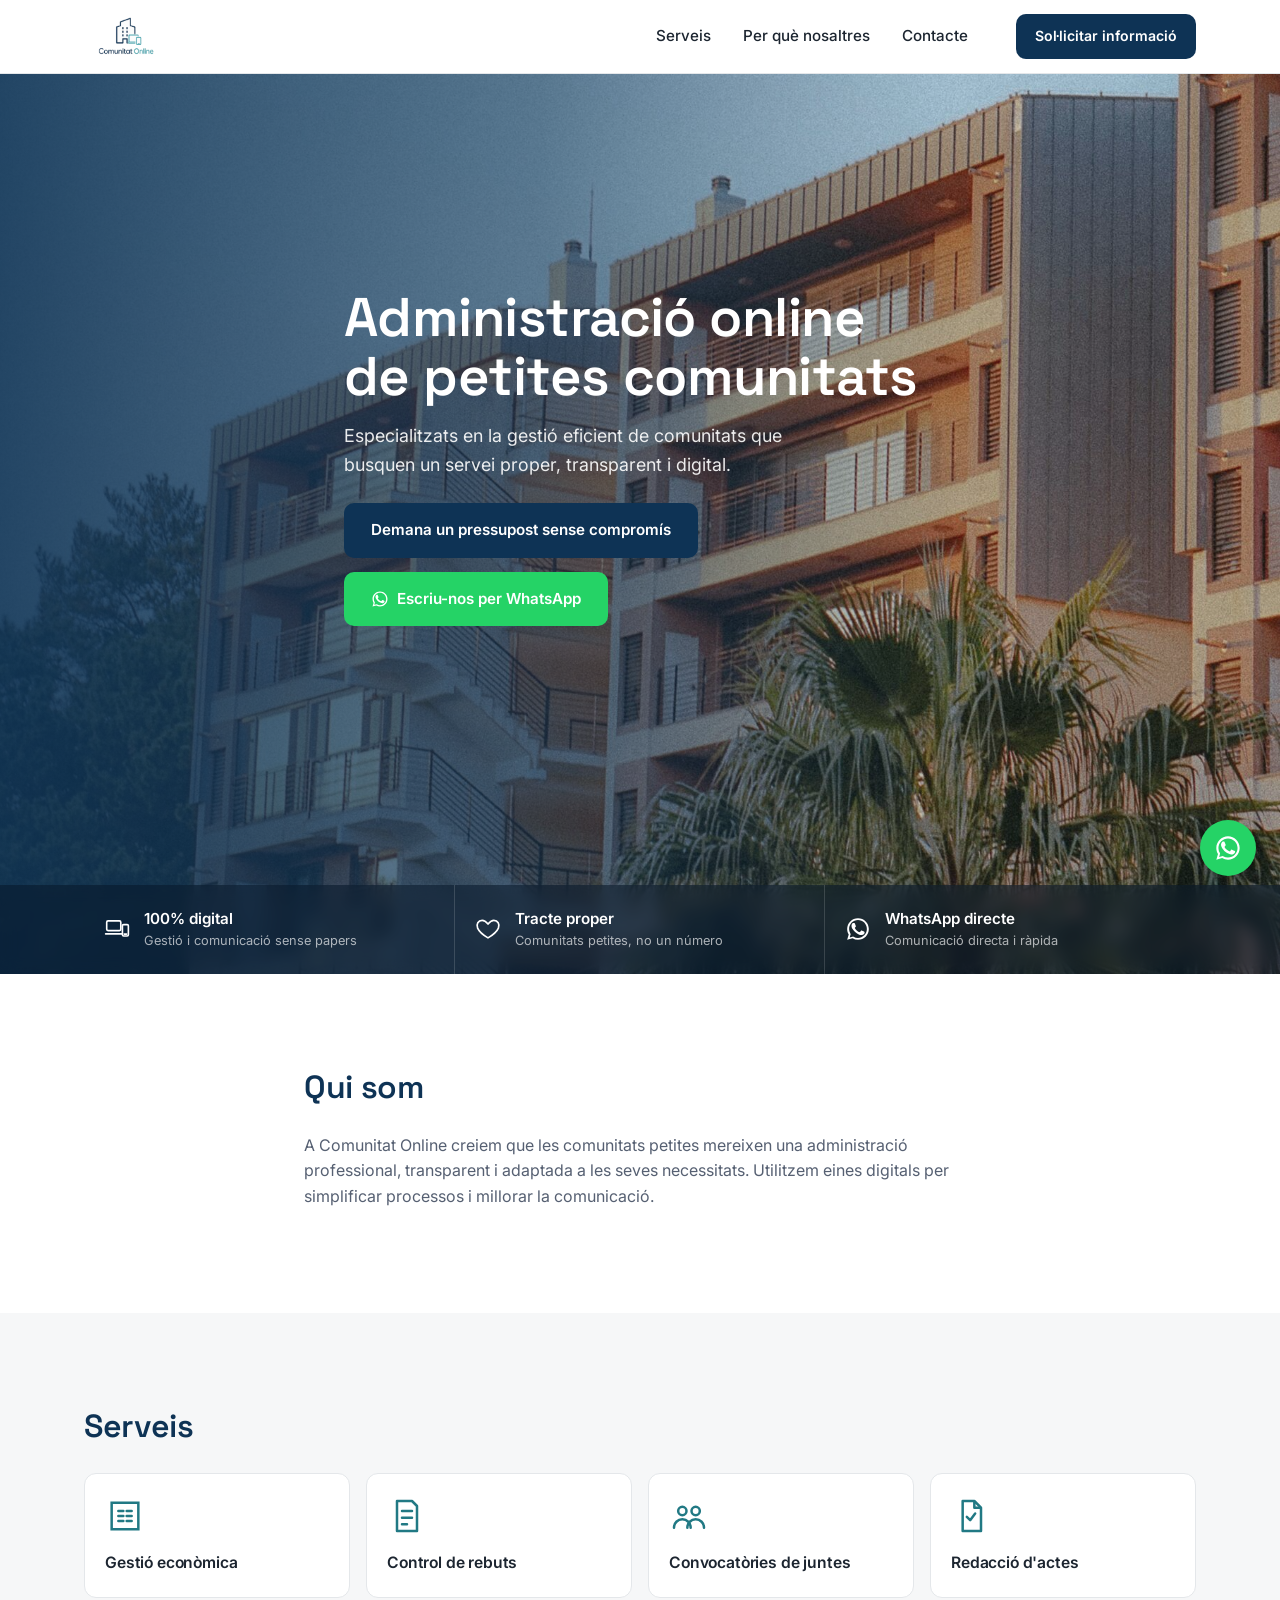
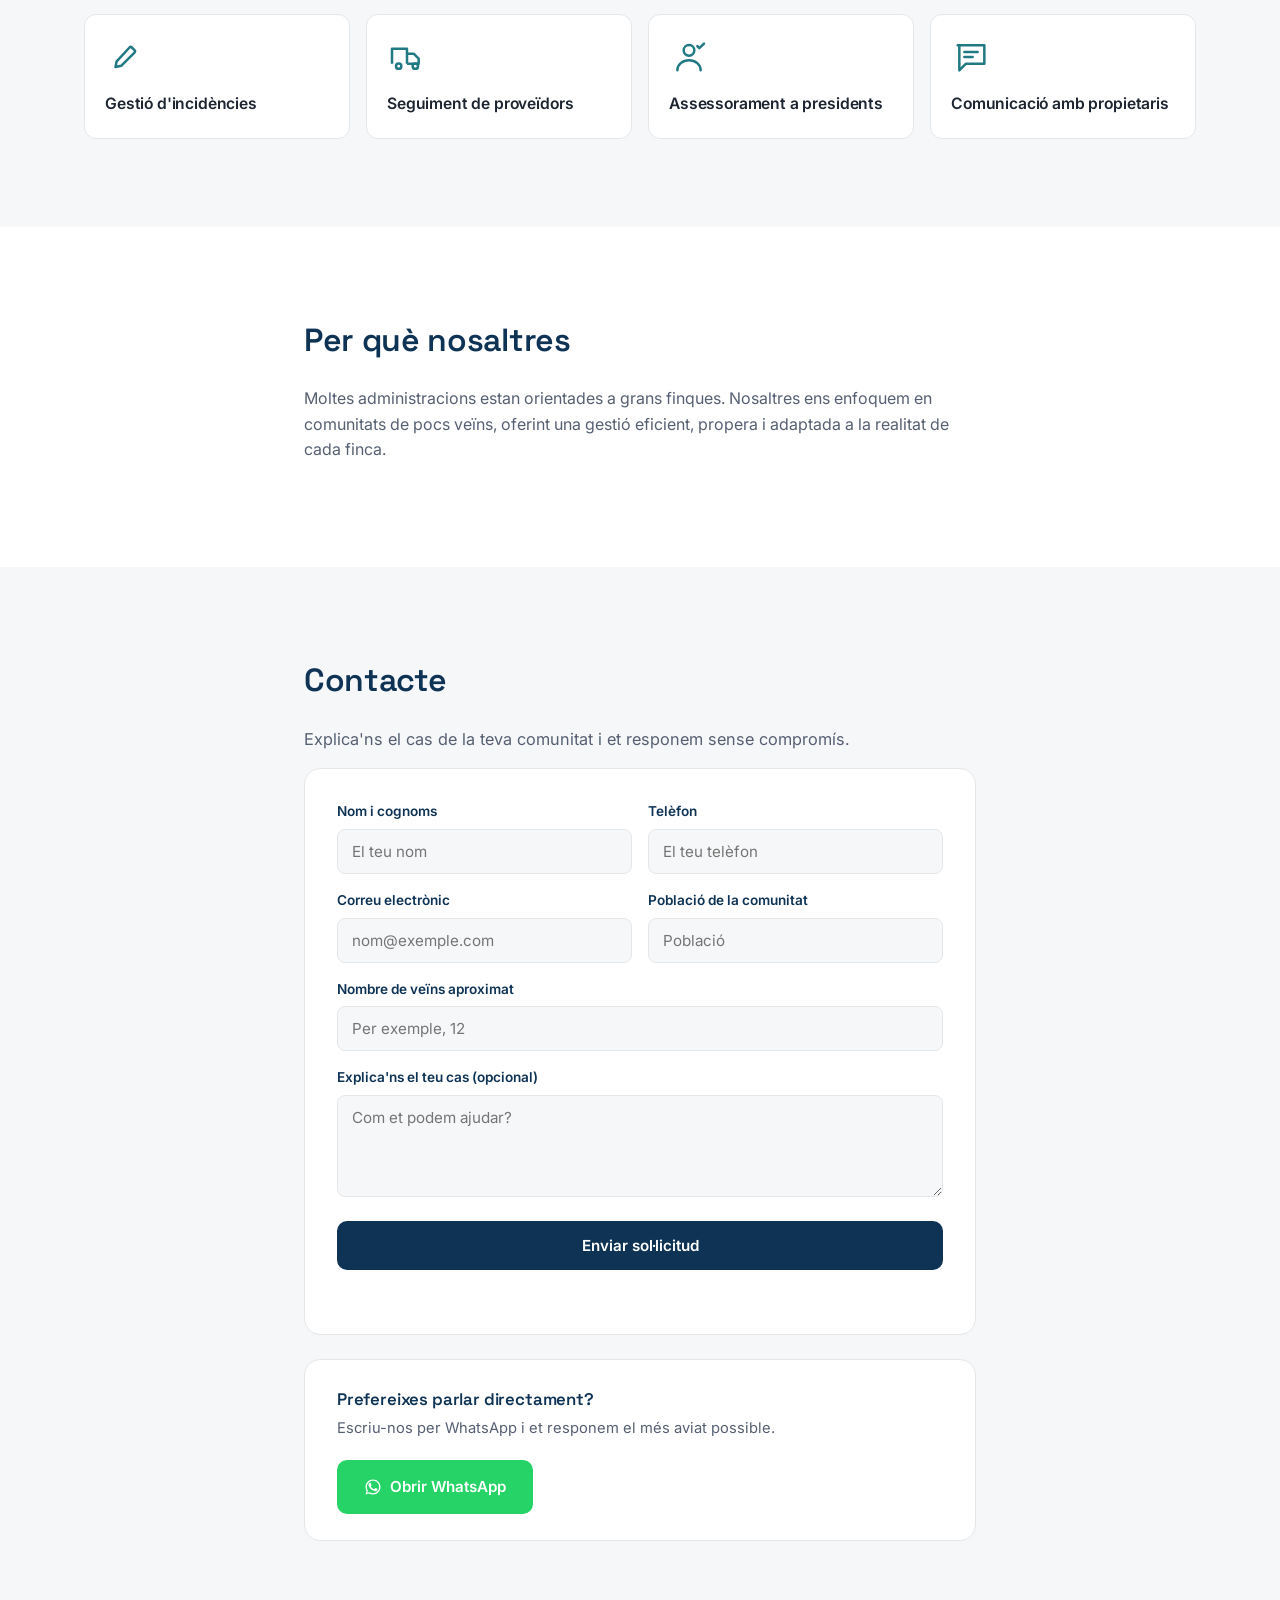
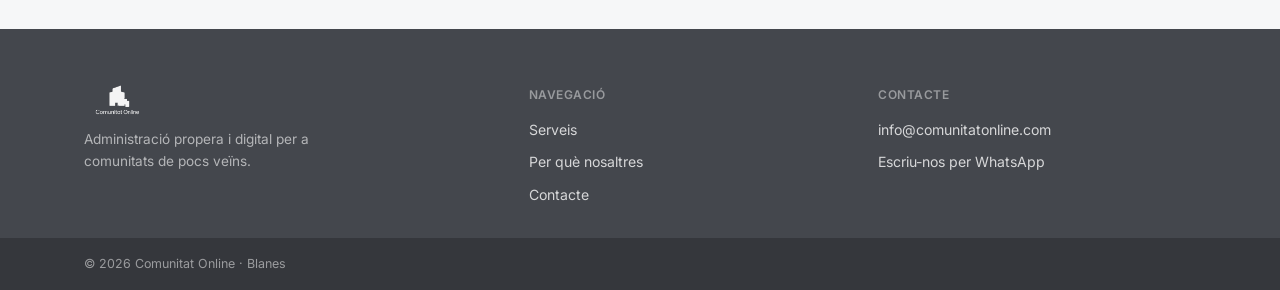
==== commit 27d675d2: "Add files via upload" ====
--- a/index.html
+++ b/index.html
@@ -4,8 +4,36 @@
 <meta charset="UTF-8">
 <meta name="viewport" content="width=device-width, initial-scale=1.0">
 <title>Comunitat Online — Administració de comunitats de veïns</title>
-<meta name="description" content="Administració online de petites comunitats de veïns. Gestió econòmica, incidències i comunicació, amb tracte proper i 100% digital.">
+<meta name="description" content="Administració online de petites comunitats de veïns a Blanes i la Costa Brava. Gestió econòmica, incidències i comunicació, amb tracte proper i 100% digital.">
+<link rel="canonical" href="https://www.comunitatonline.com/">
+
+<meta property="og:type" content="website">
+<meta property="og:title" content="Comunitat Online — Administració de comunitats de veïns">
+<meta property="og:description" content="Administració online de petites comunitats de veïns. Gestió eficient, propera, transparent i digital.">
+<meta property="og:image" content="https://www.comunitatonline.com/images/hero.jpg">
+<meta property="og:url" content="https://www.comunitatonline.com/">
+<meta property="og:locale" content="ca_ES">
+<meta name="twitter:card" content="summary_large_image">
+
 <link rel="icon" type="image/png" href="images/favicon.png">
+
+<script type="application/ld+json">
+{
+  "@context": "https://schema.org",
+  "@type": "ProfessionalService",
+  "name": "Comunitat Online",
+  "description": "Administració online de petites comunitats de veïns, amb tracte proper i gestió 100% digital.",
+  "url": "https://www.comunitatonline.com/",
+  "email": "info@comunitatonline.com",
+  "areaServed": "Blanes, Costa Brava",
+  "address": {
+    "@type": "PostalAddress",
+    "addressLocality": "Blanes",
+    "addressRegion": "Girona",
+    "addressCountry": "ES"
+  }
+}
+</script>
 <link rel="preconnect" href="https://fonts.googleapis.com">
 <link rel="preconnect" href="https://fonts.gstatic.com" crossorigin>
 <link href="https://fonts.googleapis.com/css2?family=Space+Grotesk:wght@500;600;700&family=Inter:wght@400;500;600&display=swap" rel="stylesheet">
@@ -34,7 +62,7 @@
 
   <section class="hero">
     <div class="hero-media">
-      <img src="images/hero.jpg" alt="Edifici residencial amb balcons, comunitat de veïns">
+      <img src="images/hero.jpg" alt="Edifici residencial amb balcons, comunitat de veïns a Blanes" fetchpriority="high">
       <div class="hero-scrim"></div>
     </div>
 
--- a/styles.css
+++ b/styles.css
@@ -115,7 +115,8 @@
 .hero {
   position: relative;
   overflow: hidden;
-  min-height: 620px;
+  min-height: 100vh;
+  min-height: 100svh;
   display: flex;
   flex-direction: column;
 }
@@ -315,10 +316,9 @@
   .nav-cta { display: none; }
   .menu-toggle { display: flex; }
 
-  /* Hero: shorter, stats move out of the image into their own solid block */
-  .hero { min-height: 0; }
+  /* Hero: same full-screen height, stats move out of the image into their own solid block */
   .hero-content {
-    padding: 56px 20px 32px;
+    padding: 96px 20px 32px;
     max-width: 100%;
   }
   .hero-lead { max-width: 100%; }
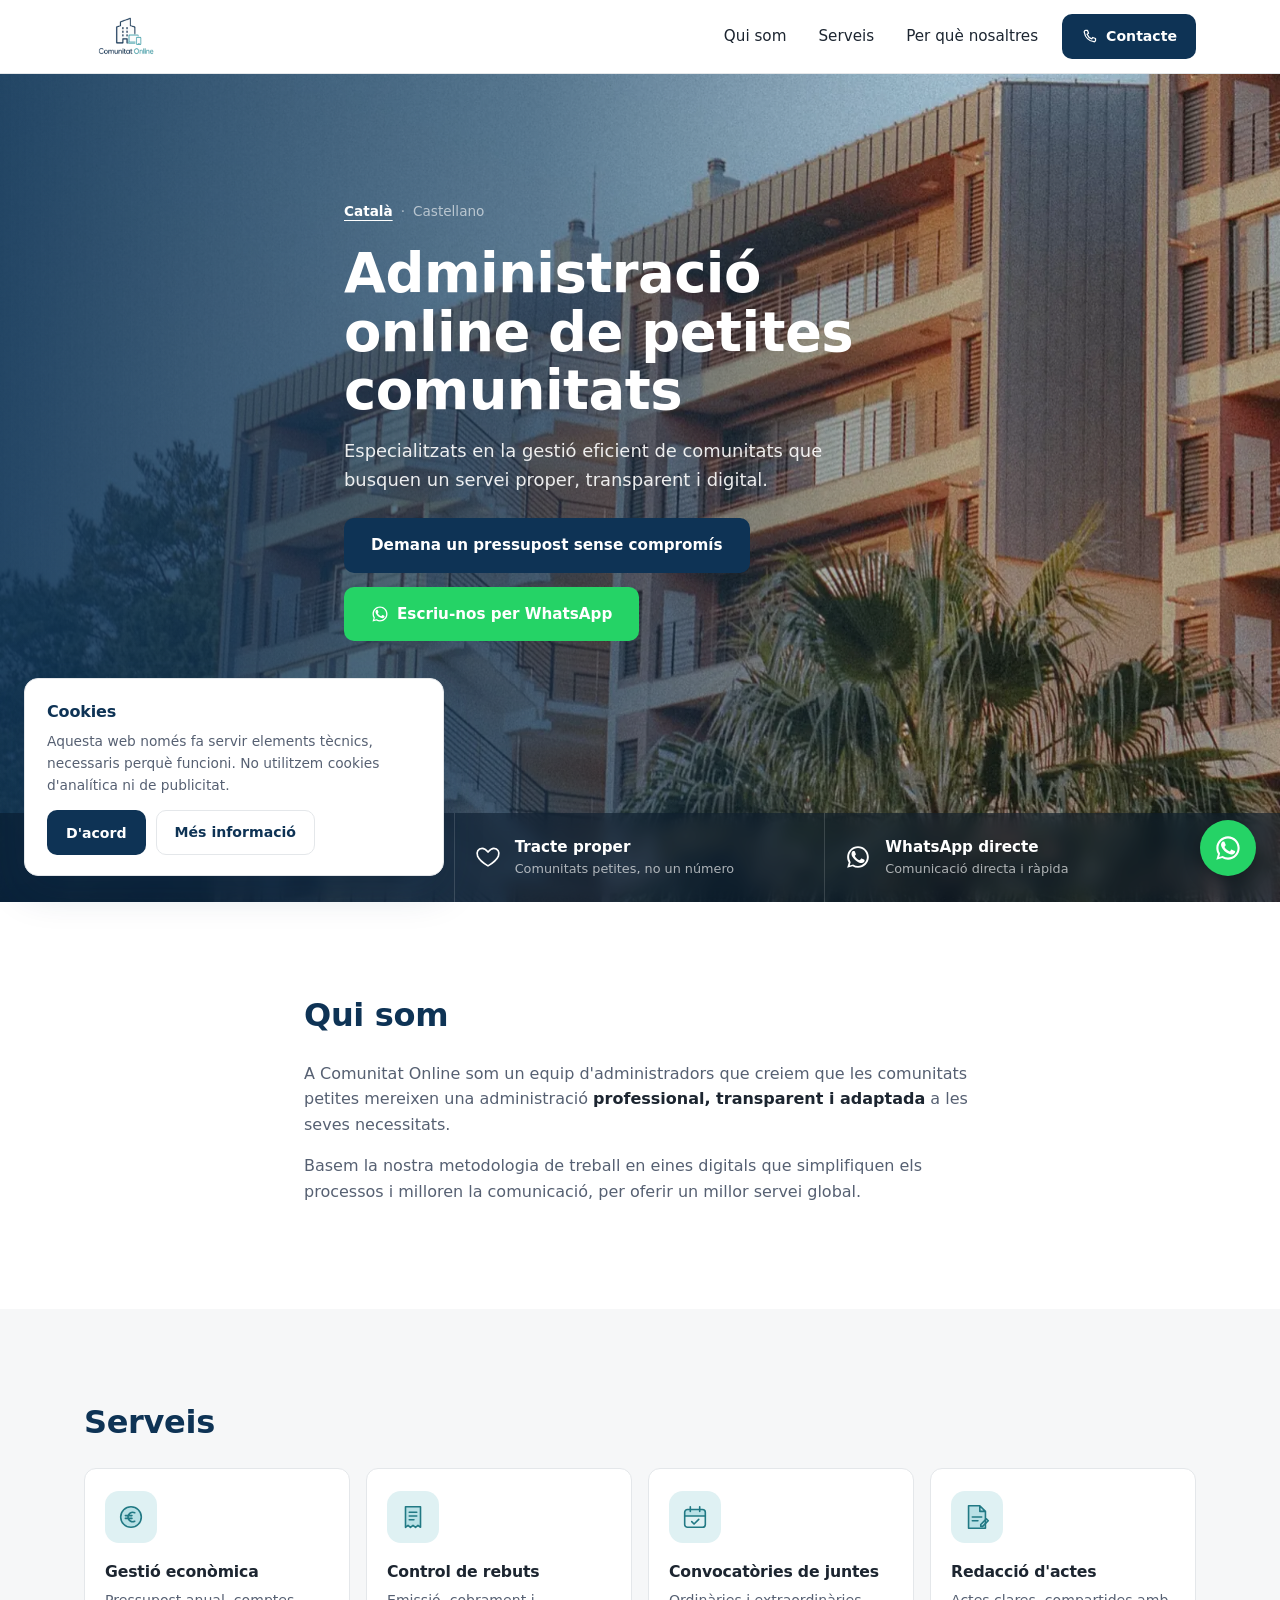
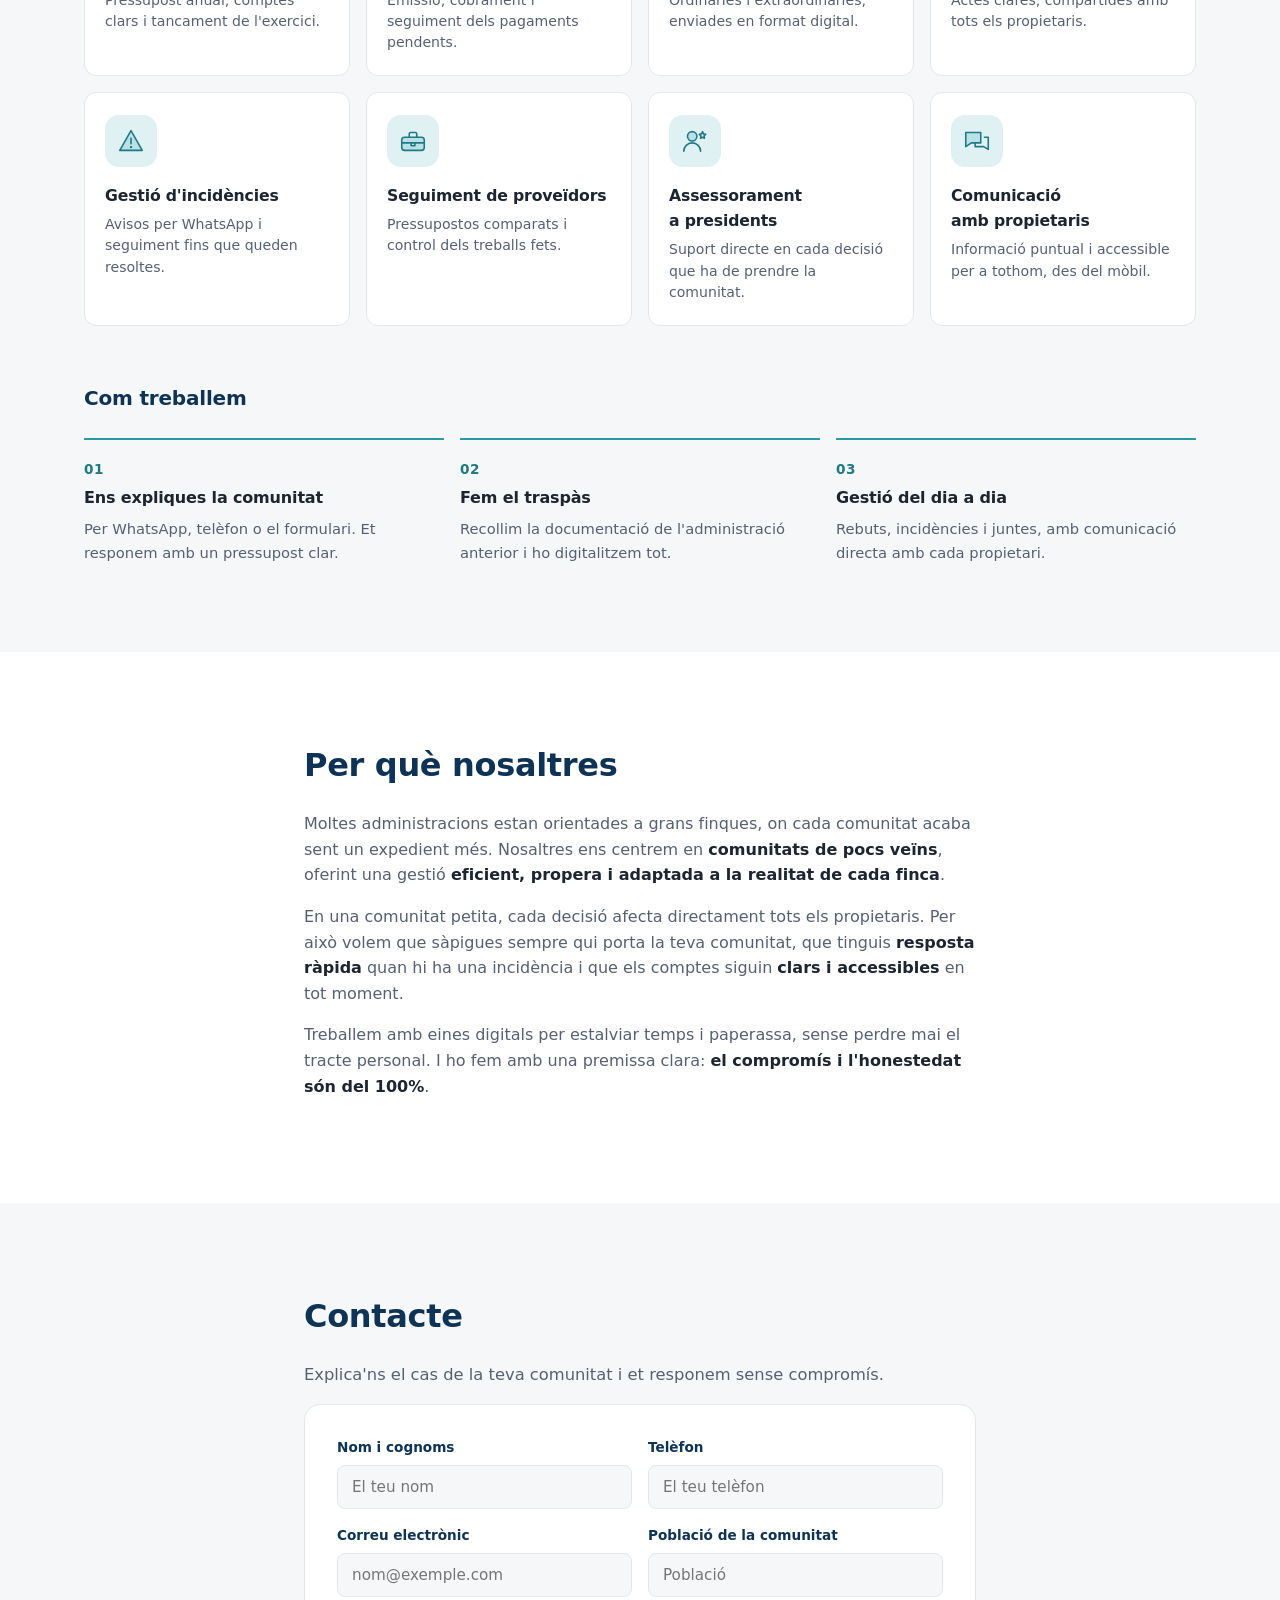
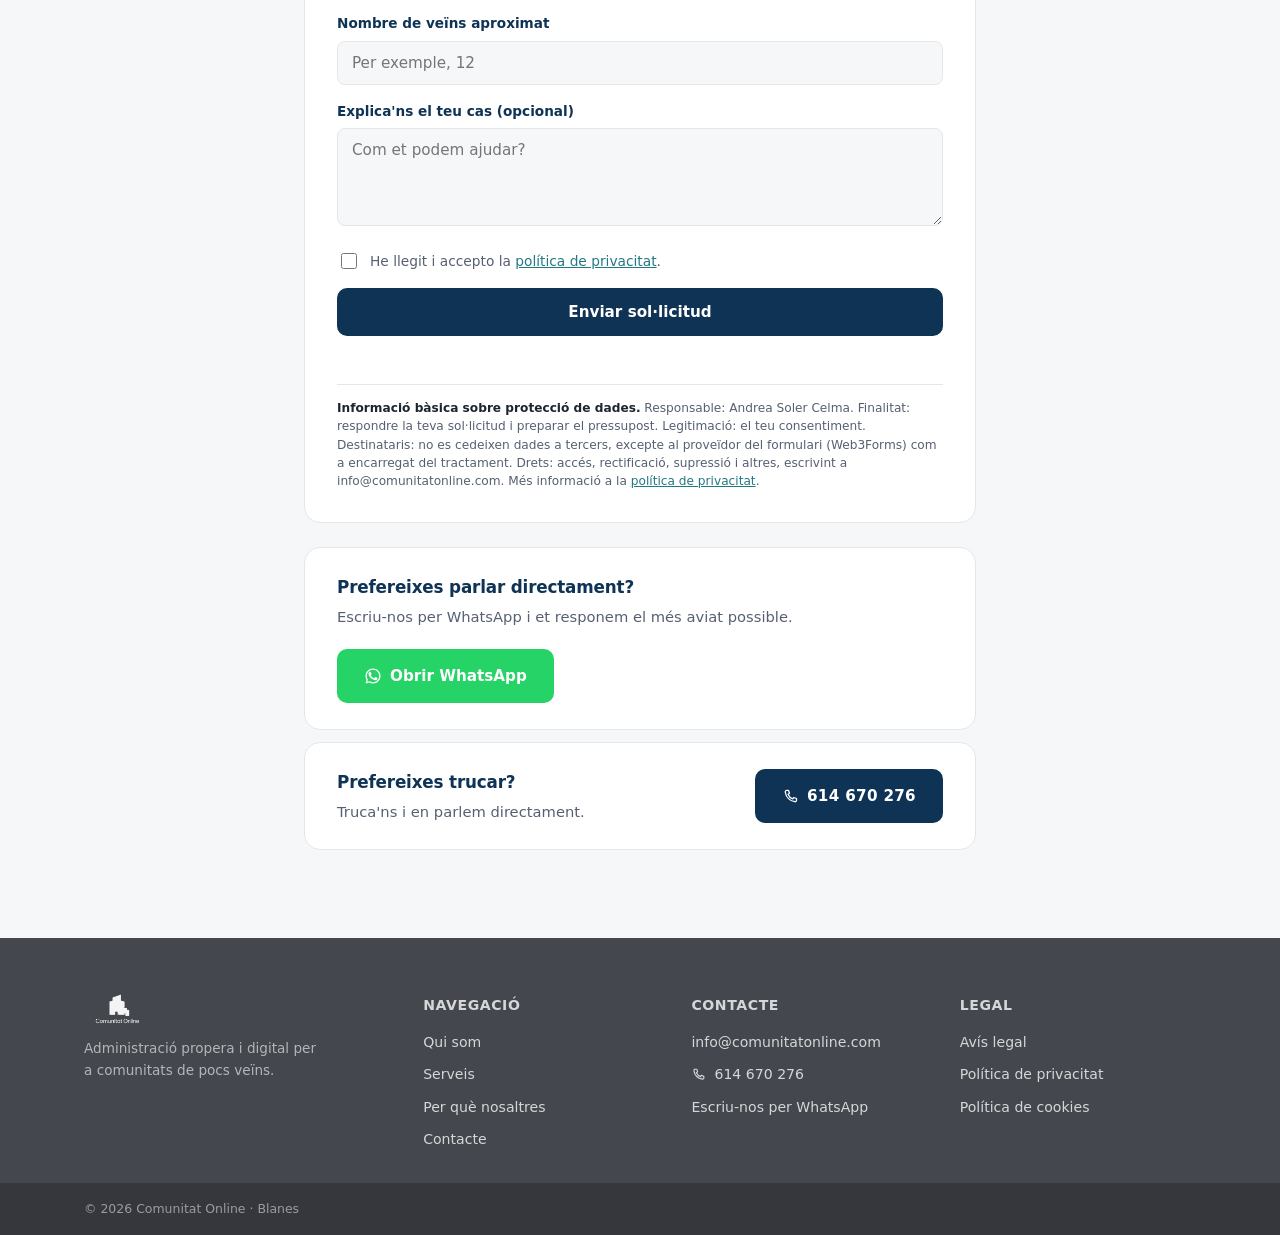
==== commit 079774e1: "Add files via upload" ====
--- a/index.html
+++ b/index.html
@@ -6,6 +6,9 @@
 <title>Comunitat Online — Administració de comunitats de veïns</title>
 <meta name="description" content="Administració online de petites comunitats de veïns a Blanes i la Costa Brava. Gestió econòmica, incidències i comunicació, amb tracte proper i 100% digital.">
 <link rel="canonical" href="https://www.comunitatonline.com/">
+<link rel="alternate" hreflang="ca" href="https://www.comunitatonline.com/">
+<link rel="alternate" hreflang="es" href="https://www.comunitatonline.com/es/">
+<link rel="alternate" hreflang="x-default" href="https://www.comunitatonline.com/">
 
 <meta property="og:type" content="website">
 <meta property="og:title" content="Comunitat Online — Administració de comunitats de veïns">
@@ -13,9 +16,11 @@
 <meta property="og:image" content="https://www.comunitatonline.com/images/hero.jpg">
 <meta property="og:url" content="https://www.comunitatonline.com/">
 <meta property="og:locale" content="ca_ES">
+<meta property="og:locale:alternate" content="es_ES">
 <meta name="twitter:card" content="summary_large_image">
 
 <link rel="icon" type="image/png" href="images/favicon.png">
+<link rel="apple-touch-icon" href="images/apple-touch-icon.png">
 
 <script type="application/ld+json">
 {
@@ -25,18 +30,19 @@
   "description": "Administració online de petites comunitats de veïns, amb tracte proper i gestió 100% digital.",
   "url": "https://www.comunitatonline.com/",
   "email": "info@comunitatonline.com",
+  "telephone": "+34 614 670 276",
   "areaServed": "Blanes, Costa Brava",
   "address": {
     "@type": "PostalAddress",
     "addressLocality": "Blanes",
+    "postalCode": "17300",
     "addressRegion": "Girona",
     "addressCountry": "ES"
   }
 }
 </script>
-<link rel="preconnect" href="https://fonts.googleapis.com">
-<link rel="preconnect" href="https://fonts.gstatic.com" crossorigin>
-<link href="https://fonts.googleapis.com/css2?family=Space+Grotesk:wght@500;600;700&family=Inter:wght@400;500;600&display=swap" rel="stylesheet">
+<link rel="preload" href="fonts/bronova-regular.woff2" as="font" type="font/woff2" crossorigin>
+<link rel="preload" href="fonts/bronova-bold.woff2" as="font" type="font/woff2" crossorigin>
 <link rel="stylesheet" href="styles.css">
 </head>
 <body>
@@ -47,11 +53,18 @@
       <img src="images/logo.png" alt="Comunitat Online">
     </a>
     <nav class="main-nav" id="main-nav">
+      <a href="#qui-som">Qui som</a>
       <a href="#serveis">Serveis</a>
       <a href="#perque">Per què nosaltres</a>
-      <a href="#contacte">Contacte</a>
+      <a href="#contacte" class="btn btn-primary nav-contact-m">
+        <svg viewBox="0 0 24 24" class="icon-phone" aria-hidden="true"><path d="M6.6 3.5h2.6l1.4 4-2 1.3a11 11 0 0 0 6.6 6.6l1.3-2 4 1.4v2.6a2 2 0 0 1-2.2 2A16.5 16.5 0 0 1 4.6 5.7a2 2 0 0 1 2-2.2z"/></svg>
+        Contacte
+      </a>
     </nav>
-    <a href="#contacte" class="btn btn-primary btn-small nav-cta">Sol·licitar informació</a>
+    <a href="#contacte" class="btn btn-primary btn-small nav-contact">
+      <svg viewBox="0 0 24 24" class="icon-phone" aria-hidden="true"><path d="M6.6 3.5h2.6l1.4 4-2 1.3a11 11 0 0 0 6.6 6.6l1.3-2 4 1.4v2.6a2 2 0 0 1-2.2 2A16.5 16.5 0 0 1 4.6 5.7a2 2 0 0 1 2-2.2z"/></svg>
+      Contacte
+    </a>
     <button class="menu-toggle" id="menu-toggle" aria-label="Obrir el menú" aria-expanded="false">
       <span></span><span></span><span></span>
     </button>
@@ -62,16 +75,24 @@
 
   <section class="hero">
     <div class="hero-media">
-      <img src="images/hero.jpg" alt="Edifici residencial amb balcons, comunitat de veïns a Blanes" fetchpriority="high">
+      <picture>
+        <source srcset="images/hero.webp" type="image/webp">
+        <img src="images/hero.jpg" alt="Edifici residencial amb balcons, comunitat de veïns a Blanes" fetchpriority="high">
+      </picture>
       <div class="hero-scrim"></div>
     </div>
 
     <div class="container hero-content">
-      <h1>Administració online de petites comunitats</h1>
-      <p class="hero-lead">Especialitzats en la gestió eficient de comunitats que busquen un servei proper, transparent i digital.</p>
-      <div class="hero-actions">
+      <nav class="lang reveal" style="--d:.1s" aria-label="Idioma">
+        <a href="./" hreflang="ca" lang="ca" aria-current="true">Català</a>
+        <span aria-hidden="true">·</span>
+        <a href="es/" hreflang="es" lang="es">Castellano</a>
+      </nav>
+      <h1 class="reveal" style="--d:.25s">Administració online de petites comunitats</h1>
+      <p class="hero-lead reveal" style="--d:.5s">Especialitzats en la gestió eficient de comunitats que busquen un servei proper, transparent i digital.</p>
+      <div class="hero-actions reveal" style="--d:.75s">
         <a href="#contacte" class="btn btn-primary">Demana un pressupost sense compromís</a>
-        <a href="https://wa.me/34620069377?text=Hola%2C%20voldria%20informaci%C3%B3%20sobre%20la%20gesti%C3%B3%20de%20la%20meva%20comunitat" target="_blank" rel="noopener" class="btn btn-whatsapp">
+        <a href="https://wa.me/34614670276?text=Hola%2C%20voldria%20informaci%C3%B3%20sobre%20la%20gesti%C3%B3%20de%20la%20meva%20comunitat" target="_blank" rel="noopener" class="btn btn-whatsapp">
           <svg viewBox="0 0 24 24" class="icon-wa" aria-hidden="true"><path d="M17.472 14.382c-.297-.149-1.758-.867-2.03-.967-.273-.099-.471-.148-.67.15-.197.297-.767.966-.94 1.164-.173.199-.347.223-.644.075-.297-.15-1.255-.463-2.39-1.475-.883-.788-1.48-1.761-1.653-2.059-.173-.297-.018-.458.13-.606.134-.133.297-.347.446-.52.149-.174.198-.298.297-.497.099-.198.05-.371-.025-.52-.075-.149-.669-1.612-.916-2.207-.242-.579-.487-.5-.669-.51-.173-.008-.371-.01-.57-.01-.198 0-.52.074-.792.372-.272.297-1.04 1.016-1.04 2.479 0 1.462 1.065 2.875 1.213 3.074.149.198 2.096 3.2 5.077 4.487.709.306 1.262.489 1.694.625.712.227 1.36.195 1.871.118.571-.085 1.758-.719 2.006-1.413.248-.694.248-1.289.173-1.413-.074-.124-.272-.198-.57-.347z"/><path d="M12.001 2C6.478 2 2 6.477 2 12c0 1.892.526 3.66 1.44 5.167L2 22l4.955-1.4A9.953 9.953 0 0012.001 22C17.524 22 22 17.523 22 12S17.524 2 12.001 2zm0 18.2a8.15 8.15 0 01-4.16-1.14l-.298-.177-3.15.89.84-3.07-.194-.315A8.146 8.146 0 013.8 12c0-4.53 3.674-8.2 8.201-8.2 4.526 0 8.199 3.67 8.199 8.2 0 4.529-3.673 8.2-8.199 8.2z"/></svg>
           Escriu-nos per WhatsApp
         </a>
@@ -80,7 +101,7 @@
 
     <div class="hero-stats">
       <div class="container hero-stats-inner">
-        <div class="stat">
+        <div class="stat reveal" style="--d:1.1s">
           <div class="stat-icon" aria-hidden="true">
             <svg viewBox="0 0 24 24"><rect x="2.5" y="4.5" width="13" height="9" rx="1.2" fill="none" stroke="currentColor" stroke-width="1.5"/><path d="M1.5 16.5h15" stroke="currentColor" stroke-width="1.5" stroke-linecap="round"/><rect x="17" y="8" width="5.5" height="10.5" rx="1.1" fill="none" stroke="currentColor" stroke-width="1.5"/><path d="M18.6 16.7h2.3" stroke="currentColor" stroke-width="1.5" stroke-linecap="round"/></svg>
           </div>
@@ -89,7 +110,7 @@
             <span class="stat-sub">Gestió i comunicació sense papers</span>
           </div>
         </div>
-        <div class="stat">
+        <div class="stat reveal" style="--d:1.25s">
           <div class="stat-icon" aria-hidden="true">
             <svg viewBox="0 0 24 24"><path d="M12 20.2s-7.6-4.4-9.6-9C.9 7.6 3 4 6.6 4c2 0 3.5 1.1 5.4 3.4C14 5.1 15.5 4 17.4 4 21 4 23.1 7.6 21.6 11.2c-2 4.6-9.6 9-9.6 9z" fill="none" stroke="currentColor" stroke-width="1.5" stroke-linejoin="round"/></svg>
           </div>
@@ -98,7 +119,7 @@
             <span class="stat-sub">Comunitats petites, no un número</span>
           </div>
         </div>
-        <div class="stat">
+        <div class="stat reveal" style="--d:1.4s">
           <div class="stat-icon" aria-hidden="true">
             <svg viewBox="0 0 24 24" fill="currentColor"><path d="M17.472 14.382c-.297-.149-1.758-.867-2.03-.967-.273-.099-.471-.148-.67.15-.197.297-.767.966-.94 1.164-.173.199-.347.223-.644.075-.297-.15-1.255-.463-2.39-1.475-.883-.788-1.48-1.761-1.653-2.059-.173-.297-.018-.458.13-.606.134-.133.297-.347.446-.52.149-.174.198-.298.297-.497.099-.198.05-.371-.025-.52-.075-.149-.669-1.612-.916-2.207-.242-.579-.487-.5-.669-.51-.173-.008-.371-.01-.57-.01-.198 0-.52.074-.792.372-.272.297-1.04 1.016-1.04 2.479 0 1.462 1.065 2.875 1.213 3.074.149.198 2.096 3.2 5.077 4.487.709.306 1.262.489 1.694.625.712.227 1.36.195 1.871.118.571-.085 1.758-.719 2.006-1.413.248-.694.248-1.289.173-1.413-.074-.124-.272-.198-.57-.347z"/><path d="M12.001 2C6.478 2 2 6.477 2 12c0 1.892.526 3.66 1.44 5.167L2 22l4.955-1.4A9.953 9.953 0 0012.001 22C17.524 22 22 17.523 22 12S17.524 2 12.001 2zm0 18.2a8.15 8.15 0 01-4.16-1.14l-.298-.177-3.15.89.84-3.07-.194-.315A8.146 8.146 0 013.8 12c0-4.53 3.674-8.2 8.201-8.2 4.526 0 8.199 3.67 8.199 8.2 0 4.529-3.673 8.2-8.199 8.2z"/></svg>
           </div>
@@ -114,7 +135,8 @@
   <section class="section" id="qui-som">
     <div class="container narrow">
       <h2>Qui som</h2>
-      <p>A Comunitat Online creiem que les comunitats petites mereixen una administració professional, transparent i adaptada a les seves necessitats. Utilitzem eines digitals per simplificar processos i millorar la comunicació.</p>
+      <p>A Comunitat Online som un equip d'administradors que creiem que les comunitats petites mereixen una administració <strong>professional, transparent i adaptada</strong> a les seves necessitats.</p>
+      <p>Basem la nostra metodologia de treball en eines digitals que simplifiquen els processos i milloren la comunicació, per oferir un millor servei global.</p>
     </div>
   </section>
 
@@ -123,53 +145,53 @@
       <h2>Serveis</h2>
       <div class="services-grid">
         <div class="service-card">
-          <div class="service-icon" aria-hidden="true">
-            <svg viewBox="0 0 24 24"><path d="M4 4h16v16H4z" fill="none" stroke="currentColor" stroke-width="1.5"/><path d="M8 9h3M8 12h3M8 15h3M13 9h3M13 12h3M13 15h3" stroke="currentColor" stroke-width="1.5" stroke-linecap="round"/></svg>
-          </div>
+          <div class="service-icon" aria-hidden="true"><svg viewBox="0 0 32 32"><circle class="f" cx="16" cy="16" r="11"/><circle class="s" cx="16" cy="16" r="11"/><path class="s" d="M20 11.5a5 5 0 1 0 0 9M10 14.5h7M10 17.5h7"/></svg></div>
           <h3>Gestió econòmica</h3>
-        </div>
-        <div class="service-card">
-          <div class="service-icon" aria-hidden="true">
-            <svg viewBox="0 0 24 24"><path d="M6 3h9l3 3v15H6z" fill="none" stroke="currentColor" stroke-width="1.5" stroke-linejoin="round"/><path d="M9 9h6M9 13h6M9 17h3" stroke="currentColor" stroke-width="1.5" stroke-linecap="round"/></svg>
-          </div>
+          <p>Pressupost anual, comptes clars i tancament de l'exercici.</p>
+        </div>
+        <div class="service-card">
+          <div class="service-icon" aria-hidden="true"><svg viewBox="0 0 32 32"><path class="f" d="M8 5h16v22l-2.7-2-2.6 2-2.7-2-2.7 2-2.6-2L8 27z"/><path class="s" d="M8 5h16v22l-2.7-2-2.6 2-2.7-2-2.7 2-2.6-2L8 27zM12 11h8M12 15h8M12 19h5"/></svg></div>
           <h3>Control de rebuts</h3>
-        </div>
-        <div class="service-card">
-          <div class="service-icon" aria-hidden="true">
-            <svg viewBox="0 0 24 24"><circle cx="8" cy="9" r="2.5" fill="none" stroke="currentColor" stroke-width="1.5"/><circle cx="16" cy="9" r="2.5" fill="none" stroke="currentColor" stroke-width="1.5"/><path d="M3 19c0-2.8 2.2-5 5-5s5 2.2 5 5M11 19c0-2.8 2.2-5 5-5s5 2.2 5 5" fill="none" stroke="currentColor" stroke-width="1.5" stroke-linecap="round"/></svg>
-          </div>
+          <p>Emissió, cobrament i seguiment dels pagaments pendents.</p>
+        </div>
+        <div class="service-card">
+          <div class="service-icon" aria-hidden="true"><svg viewBox="0 0 32 32"><rect class="f" x="5" y="8" width="22" height="7" rx="2"/><rect class="s" x="5" y="8" width="22" height="19" rx="3"/><path class="s" d="M5 15h22M11 5v5M21 5v5M12.5 21l2.5 2.5 5-5"/></svg></div>
           <h3>Convocatòries de juntes</h3>
-        </div>
-        <div class="service-card">
-          <div class="service-icon" aria-hidden="true">
-            <svg viewBox="0 0 24 24"><path d="M7 3h7l4 4v14H7z" fill="none" stroke="currentColor" stroke-width="1.5" stroke-linejoin="round"/><path d="M14 3v4h4" fill="none" stroke="currentColor" stroke-width="1.5" stroke-linejoin="round"/><path d="M9.5 12.5l2 2 3-4" fill="none" stroke="currentColor" stroke-width="1.5" stroke-linecap="round" stroke-linejoin="round"/></svg>
-          </div>
+          <p>Ordinàries i extraordinàries, enviades en format digital.</p>
+        </div>
+        <div class="service-card">
+          <div class="service-icon" aria-hidden="true"><svg viewBox="0 0 32 32"><path class="f" d="M7 4h12l6 6v18H7z"/><path class="s" d="M7 4h12l6 6v18H7zM19 4v6h6M11 16h10M11 20h6"/><path class="s" d="m20 24 6-6 2 2-6 6h-2z"/></svg></div>
           <h3>Redacció d'actes</h3>
-        </div>
-        <div class="service-card">
-          <div class="service-icon" aria-hidden="true">
-            <svg viewBox="0 0 24 24"><path d="M14.7 6.3a1 1 0 0 1 1.4 0l1.6 1.6a1 1 0 0 1 0 1.4l-8 8-3.4.7.7-3.4z" fill="none" stroke="currentColor" stroke-width="1.5" stroke-linejoin="round"/></svg>
-          </div>
+          <p>Actes clares, compartides amb tots els propietaris.</p>
+        </div>
+        <div class="service-card">
+          <div class="service-icon" aria-hidden="true"><svg viewBox="0 0 32 32"><path class="f" d="M16 5 28 26H4z"/><path class="s" d="M16 5 28 26H4zM16 13v6"/><circle class="d" cx="16" cy="22.5" r="1.3"/></svg></div>
           <h3>Gestió d'incidències</h3>
-        </div>
-        <div class="service-card">
-          <div class="service-icon" aria-hidden="true">
-            <svg viewBox="0 0 24 24"><path d="M3 16V7h9v9" fill="none" stroke="currentColor" stroke-width="1.5" stroke-linejoin="round"/><path d="M12 10h4l3 3v3h-7" fill="none" stroke="currentColor" stroke-width="1.5" stroke-linejoin="round"/><circle cx="7" cy="17.5" r="1.6" fill="none" stroke="currentColor" stroke-width="1.5"/><circle cx="17" cy="17.5" r="1.6" fill="none" stroke="currentColor" stroke-width="1.5"/></svg>
-          </div>
+          <p>Avisos per WhatsApp i seguiment fins que queden resoltes.</p>
+        </div>
+        <div class="service-card">
+          <div class="service-icon" aria-hidden="true"><svg viewBox="0 0 32 32"><rect class="f" x="4" y="12" width="24" height="14" rx="3"/><rect class="s" x="4" y="12" width="24" height="14" rx="3"/><path class="s" d="M12 12V8.5A1.5 1.5 0 0 1 13.5 7h5A1.5 1.5 0 0 1 20 8.5V12M4 18h24M14 18v3h4v-3"/></svg></div>
           <h3>Seguiment de proveïdors</h3>
-        </div>
-        <div class="service-card">
-          <div class="service-icon" aria-hidden="true">
-            <svg viewBox="0 0 24 24"><circle cx="12" cy="8" r="3.2" fill="none" stroke="currentColor" stroke-width="1.5"/><path d="M5 20c0-3.5 3.1-6 7-6s7 2.5 7 6" fill="none" stroke="currentColor" stroke-width="1.5" stroke-linecap="round"/><path d="M17 5.5l1.2 1.2L21 4" fill="none" stroke="currentColor" stroke-width="1.5" stroke-linecap="round" stroke-linejoin="round"/></svg>
-          </div>
+          <p>Pressupostos comparats i control dels treballs fets.</p>
+        </div>
+        <div class="service-card">
+          <div class="service-icon" aria-hidden="true"><svg viewBox="0 0 32 32"><circle class="f" cx="13" cy="11" r="5"/><circle class="s" cx="13" cy="11" r="5"/><path class="s" d="M4 27a9 9 0 0 1 18 0M24 6l1 2.4 2.5.4-1.8 1.8.4 2.5L24 12l-2.1 1.1.4-2.5-1.8-1.8 2.5-.4z"/></svg></div>
           <h3>Assessorament a presidents</h3>
-        </div>
-        <div class="service-card">
-          <div class="service-icon" aria-hidden="true">
-            <svg viewBox="0 0 24 24"><path d="M4 5h16v11H9l-4 4V5z" fill="none" stroke="currentColor" stroke-width="1.5" stroke-linejoin="round"/><path d="M8 9h8M8 12h5" stroke="currentColor" stroke-width="1.5" stroke-linecap="round"/></svg>
-          </div>
+          <p>Suport directe en cada decisió que ha de prendre la comunitat.</p>
+        </div>
+        <div class="service-card">
+          <div class="service-icon" aria-hidden="true"><svg viewBox="0 0 32 32"><path class="f" d="M4 7h16v11H10l-6 4z"/><path class="s" d="M4 7h16v11H10l-6 4zM24 12h4v13l-5-3h-9v-4"/></svg></div>
           <h3>Comunicació amb propietaris</h3>
-        </div>
+          <p>Informació puntual i accessible per a tothom, des del mòbil.</p>
+        </div>
+      </div>
+      <div class="dots" id="svc-dots"></div>
+
+      <h3 class="steps-title">Com treballem</h3>
+      <div class="steps">
+        <div class="step"><span class="n">01</span><h3>Ens expliques la comunitat</h3><p>Per WhatsApp, telèfon o el formulari. Et responem amb un pressupost clar.</p></div>
+        <div class="step"><span class="n">02</span><h3>Fem el traspàs</h3><p>Recollim la documentació de l'administració anterior i ho digitalitzem tot.</p></div>
+        <div class="step"><span class="n">03</span><h3>Gestió del dia a dia</h3><p>Rebuts, incidències i juntes, amb comunicació directa amb cada propietari.</p></div>
       </div>
     </div>
   </section>
@@ -177,7 +199,9 @@
   <section class="section" id="perque">
     <div class="container narrow">
       <h2>Per què nosaltres</h2>
-      <p>Moltes administracions estan orientades a grans finques. Nosaltres ens enfoquem en comunitats de pocs veïns, oferint una gestió eficient, propera i adaptada a la realitat de cada finca.</p>
+      <p>Moltes administracions estan orientades a grans finques, on cada comunitat acaba sent un expedient més. Nosaltres ens centrem en <strong>comunitats de pocs veïns</strong>, oferint una gestió <strong>eficient, propera i adaptada a la realitat de cada finca</strong>.</p>
+      <p>En una comunitat petita, cada decisió afecta directament tots els propietaris. Per això volem que sàpigues sempre qui porta la teva comunitat, que tinguis <strong>resposta ràpida</strong> quan hi ha una incidència i que els comptes siguin <strong>clars i accessibles</strong> en tot moment.</p>
+      <p>Treballem amb eines digitals per estalviar temps i paperassa, sense perdre mai el tracte personal. I ho fem amb una premissa clara: <strong>el compromís i l'honestedat són del 100%</strong>.</p>
     </div>
   </section>
 
@@ -186,7 +210,7 @@
       <h2>Contacte</h2>
       <p class="contact-lead">Explica'ns el cas de la teva comunitat i et responem sense compromís.</p>
 
-      <form id="contact-form" class="contact-form">
+      <form id="contact-form" class="contact-form" novalidate>
         <input type="hidden" name="access_key" value="061ab608-34d1-4493-95c9-c48d28b579cf">
         <input type="hidden" name="subject" value="Nova sol·licitud des de la web — Comunitat Online">
         <input type="checkbox" name="botcheck" class="hidden-field" style="display:none">
@@ -194,18 +218,18 @@
         <div class="form-row">
           <div class="form-field">
             <label for="name">Nom i cognoms</label>
-            <input type="text" id="name" name="name" placeholder="El teu nom" required>
+            <input type="text" id="name" name="name" placeholder="El teu nom" autocomplete="name" required>
           </div>
           <div class="form-field">
             <label for="phone">Telèfon</label>
-            <input type="tel" id="phone" name="phone" placeholder="El teu telèfon" required>
+            <input type="tel" id="phone" name="phone" placeholder="El teu telèfon" autocomplete="tel" required>
           </div>
         </div>
 
         <div class="form-row">
           <div class="form-field">
             <label for="email">Correu electrònic</label>
-            <input type="email" id="email" name="email" placeholder="nom@exemple.com" required>
+            <input type="email" id="email" name="email" placeholder="nom@exemple.com" autocomplete="email" required>
           </div>
           <div class="form-field">
             <label for="poblacio">Població de la comunitat</label>
@@ -215,7 +239,7 @@
 
         <div class="form-field">
           <label for="veins">Nombre de veïns aproximat</label>
-          <input type="text" id="veins" name="veins" placeholder="Per exemple, 12">
+          <input type="text" id="veins" name="veins" placeholder="Per exemple, 12" inputmode="numeric">
         </div>
 
         <div class="form-field">
@@ -223,8 +247,15 @@
           <textarea id="message" name="message" rows="4" placeholder="Com et podem ajudar?"></textarea>
         </div>
 
+        <label class="consent" for="privacy">
+          <input type="checkbox" id="privacy" name="privacitat_acceptada" value="Sí" required>
+          <span>He llegit i accepto la <a href="privacitat.html" target="_blank">política de privacitat</a>.</span>
+        </label>
+
         <button type="submit" class="btn btn-primary btn-full" id="submit-btn">Enviar sol·licitud</button>
         <p class="form-status" id="form-status" role="status" aria-live="polite"></p>
+
+        <p class="gdpr"><strong>Informació bàsica sobre protecció de dades.</strong> Responsable: Andrea Soler Celma. Finalitat: respondre la teva sol·licitud i preparar el pressupost. Legitimació: el teu consentiment. Destinataris: no es cedeixen dades a tercers, excepte al proveïdor del formulari (Web3Forms) com a encarregat del tractament. Drets: accés, rectificació, supressió i altres, escrivint a info@comunitatonline.com. Més informació a la <a href="privacitat.html" target="_blank">política de privacitat</a>.</p>
       </form>
 
       <div class="whatsapp-cta">
@@ -232,9 +263,20 @@
           <h3>Prefereixes parlar directament?</h3>
           <p>Escriu-nos per WhatsApp i et responem el més aviat possible.</p>
         </div>
-        <a href="https://wa.me/34620069377?text=Hola%2C%20voldria%20informaci%C3%B3%20sobre%20la%20gesti%C3%B3%20de%20la%20meva%20comunitat" target="_blank" rel="noopener" class="btn btn-whatsapp">
+        <a href="https://wa.me/34614670276?text=Hola%2C%20voldria%20informaci%C3%B3%20sobre%20la%20gesti%C3%B3%20de%20la%20meva%20comunitat" target="_blank" rel="noopener" class="btn btn-whatsapp">
           <svg viewBox="0 0 24 24" class="icon-wa" aria-hidden="true"><path d="M17.472 14.382c-.297-.149-1.758-.867-2.03-.967-.273-.099-.471-.148-.67.15-.197.297-.767.966-.94 1.164-.173.199-.347.223-.644.075-.297-.15-1.255-.463-2.39-1.475-.883-.788-1.48-1.761-1.653-2.059-.173-.297-.018-.458.13-.606.134-.133.297-.347.446-.52.149-.174.198-.298.297-.497.099-.198.05-.371-.025-.52-.075-.149-.669-1.612-.916-2.207-.242-.579-.487-.5-.669-.51-.173-.008-.371-.01-.57-.01-.198 0-.52.074-.792.372-.272.297-1.04 1.016-1.04 2.479 0 1.462 1.065 2.875 1.213 3.074.149.198 2.096 3.2 5.077 4.487.709.306 1.262.489 1.694.625.712.227 1.36.195 1.871.118.571-.085 1.758-.719 2.006-1.413.248-.694.248-1.289.173-1.413-.074-.124-.272-.198-.57-.347z"/><path d="M12.001 2C6.478 2 2 6.477 2 12c0 1.892.526 3.66 1.44 5.167L2 22l4.955-1.4A9.953 9.953 0 0012.001 22C17.524 22 22 17.523 22 12S17.524 2 12.001 2zm0 18.2a8.15 8.15 0 01-4.16-1.14l-.298-.177-3.15.89.84-3.07-.194-.315A8.146 8.146 0 013.8 12c0-4.53 3.674-8.2 8.201-8.2 4.526 0 8.199 3.67 8.199 8.2 0 4.529-3.673 8.2-8.199 8.2z"/></svg>
           Obrir WhatsApp
+        </a>
+      </div>
+
+      <div class="whatsapp-cta call-cta">
+        <div class="whatsapp-cta-text">
+          <h3>Prefereixes trucar?</h3>
+          <p>Truca'ns i en parlem directament.</p>
+        </div>
+        <a href="tel:+34614670276" class="btn btn-primary">
+          <svg viewBox="0 0 24 24" class="icon-phone" aria-hidden="true"><path d="M6.6 3.5h2.6l1.4 4-2 1.3a11 11 0 0 0 6.6 6.6l1.3-2 4 1.4v2.6a2 2 0 0 1-2.2 2A16.5 16.5 0 0 1 4.6 5.7a2 2 0 0 1 2-2.2z"/></svg>
+          <span class="tabnum">614 670 276</span>
         </a>
       </div>
     </div>
@@ -250,6 +292,7 @@
     </div>
     <div class="footer-col">
       <span class="footer-col-title">Navegació</span>
+      <a href="#qui-som">Qui som</a>
       <a href="#serveis">Serveis</a>
       <a href="#perque">Per què nosaltres</a>
       <a href="#contacte">Contacte</a>
@@ -257,7 +300,14 @@
     <div class="footer-col">
       <span class="footer-col-title">Contacte</span>
       <a href="mailto:info@comunitatonline.com">info@comunitatonline.com</a>
-      <a href="https://wa.me/34620069377?text=Hola%2C%20voldria%20informaci%C3%B3%20sobre%20la%20gesti%C3%B3%20de%20la%20meva%20comunitat" target="_blank" rel="noopener">Escriu-nos per WhatsApp</a>
+      <a href="tel:+34614670276" class="ft-icon"><svg viewBox="0 0 24 24" class="icon-phone" aria-hidden="true"><path d="M6.6 3.5h2.6l1.4 4-2 1.3a11 11 0 0 0 6.6 6.6l1.3-2 4 1.4v2.6a2 2 0 0 1-2.2 2A16.5 16.5 0 0 1 4.6 5.7a2 2 0 0 1 2-2.2z"/></svg>614 670 276</a>
+      <a href="https://wa.me/34614670276?text=Hola%2C%20voldria%20informaci%C3%B3%20sobre%20la%20gesti%C3%B3%20de%20la%20meva%20comunitat" target="_blank" rel="noopener">Escriu-nos per WhatsApp</a>
+    </div>
+    <div class="footer-col">
+      <span class="footer-col-title">Legal</span>
+      <a href="avis-legal.html">Avís legal</a>
+      <a href="privacitat.html">Política de privacitat</a>
+      <a href="cookies.html">Política de cookies</a>
     </div>
   </div>
   <div class="footer-bottom">
@@ -265,9 +315,18 @@
   </div>
 </footer>
 
-<a href="https://wa.me/34620069377?text=Hola%2C%20voldria%20informaci%C3%B3%20sobre%20la%20gesti%C3%B3%20de%20la%20meva%20comunitat" target="_blank" rel="noopener" class="wa-float" id="wa-float" aria-label="Escriu-nos per WhatsApp">
+<a href="https://wa.me/34614670276?text=Hola%2C%20voldria%20informaci%C3%B3%20sobre%20la%20gesti%C3%B3%20de%20la%20meva%20comunitat" target="_blank" rel="noopener" class="wa-float" id="wa-float" aria-label="Escriu-nos per WhatsApp">
   <svg viewBox="0 0 24 24" aria-hidden="true"><path d="M17.472 14.382c-.297-.149-1.758-.867-2.03-.967-.273-.099-.471-.148-.67.15-.197.297-.767.966-.94 1.164-.173.199-.347.223-.644.075-.297-.15-1.255-.463-2.39-1.475-.883-.788-1.48-1.761-1.653-2.059-.173-.297-.018-.458.13-.606.134-.133.297-.347.446-.52.149-.174.198-.298.297-.497.099-.198.05-.371-.025-.52-.075-.149-.669-1.612-.916-2.207-.242-.579-.487-.5-.669-.51-.173-.008-.371-.01-.57-.01-.198 0-.52.074-.792.372-.272.297-1.04 1.016-1.04 2.479 0 1.462 1.065 2.875 1.213 3.074.149.198 2.096 3.2 5.077 4.487.709.306 1.262.489 1.694.625.712.227 1.36.195 1.871.118.571-.085 1.758-.719 2.006-1.413.248-.694.248-1.289.173-1.413-.074-.124-.272-.198-.57-.347z"/><path d="M12.001 2C6.478 2 2 6.477 2 12c0 1.892.526 3.66 1.44 5.167L2 22l4.955-1.4A9.953 9.953 0 0012.001 22C17.524 22 22 17.523 22 12S17.524 2 12.001 2zm0 18.2a8.15 8.15 0 01-4.16-1.14l-.298-.177-3.15.89.84-3.07-.194-.315A8.146 8.146 0 013.8 12c0-4.53 3.674-8.2 8.201-8.2 4.526 0 8.199 3.67 8.199 8.2 0 4.529-3.673 8.2-8.199 8.2z"/></svg>
 </a>
+
+<div class="cookie" id="cookie" role="region" aria-label="Avís de cookies" hidden>
+  <h3>Cookies</h3>
+  <p>Aquesta web només fa servir elements tècnics, necessaris perquè funcioni. No utilitzem cookies d'analítica ni de publicitat.</p>
+  <div class="row">
+    <button type="button" class="btn btn-primary btn-small" id="cookie-ok">D'acord</button>
+    <a href="cookies.html" class="btn btn-ghost btn-small">Més informació</a>
+  </div>
+</div>
 
 <script src="script.js"></script>
 </body>
--- a/styles.css
+++ b/styles.css
@@ -1,9 +1,27 @@
+/* ===== Tipografia: Bronova (allotjada a la web) ===== */
+@font-face {
+  font-family: 'Bronova';
+  src: url('fonts/bronova-regular.woff2') format('woff2');
+  font-weight: 400;
+  font-style: normal;
+  font-display: swap;
+}
+@font-face {
+  font-family: 'Bronova';
+  src: url('fonts/bronova-bold.woff2') format('woff2');
+  font-weight: 700;
+  font-style: normal;
+  font-display: swap;
+}
+
 /* ===== Tokens ===== */
 :root {
   --navy: #0e3355;
   --navy-dark: #0a2440;
   --teal: #2b98a6;
   --teal-dark: #217984;
+  --teal-soft: #dff1f3;
+  --teal-fill: #b9e1e6;
   --ink: #1c2530;
   --ink-soft: #566072;
   --paper: #ffffff;
@@ -14,8 +32,9 @@
   --footer-bg: #44474d;
   --footer-bg-dark: #35373c;
   --radius: 10px;
-  --font-display: 'Space Grotesk', 'Inter', sans-serif;
-  --font-body: 'Inter', sans-serif;
+  --ease: cubic-bezier(.2, .7, .2, 1);
+  --font-display: 'Bronova', system-ui, -apple-system, 'Segoe UI', sans-serif;
+  --font-body: 'Bronova', system-ui, -apple-system, 'Segoe UI', sans-serif;
 }
 
 * { box-sizing: border-box; }
@@ -30,6 +49,7 @@
 }
 img { max-width: 100%; display: block; }
 a { color: inherit; text-decoration: none; }
+:focus-visible { outline: 2px solid var(--teal); outline-offset: 3px; border-radius: 4px; }
 
 .container {
   width: 100%;
@@ -41,15 +61,17 @@
 
 h1, h2, h3 {
   font-family: var(--font-display);
-  font-weight: 600;
+  font-weight: 700;
   color: var(--navy);
   margin: 0 0 16px;
   letter-spacing: -0.01em;
+  text-wrap: balance;
 }
 h1 { font-size: clamp(2.1rem, 4.4vw, 3.4rem); line-height: 1.08; color: #fff; }
 h2 { font-size: clamp(1.5rem, 2.6vw, 2rem); }
 h3 { font-size: 1.05rem; }
 p { margin: 0 0 16px; color: var(--ink-soft); }
+p strong { color: var(--ink); font-weight: 700; }
 
 .section { padding: 88px 0; }
 .section-alt { background: var(--paper-alt); }
@@ -64,7 +86,7 @@
   padding: 14px 26px;
   border-radius: var(--radius);
   font-family: var(--font-body);
-  font-weight: 600;
+  font-weight: 700;
   font-size: 0.95rem;
   border: 1.5px solid transparent;
   cursor: pointer;
@@ -75,9 +97,13 @@
 .btn-primary:hover { background: var(--navy-dark); }
 .btn-whatsapp { background: var(--whatsapp); color: #fff; }
 .btn-whatsapp:hover { background: var(--whatsapp-dark); }
+.btn-ghost { background: transparent; color: var(--navy); border-color: var(--line); }
+.btn-ghost:hover { border-color: var(--navy); }
 .btn-full { width: 100%; }
 .btn-small { padding: 10px 18px; font-size: 0.88rem; }
-.icon-wa { width: 18px; height: 18px; fill: currentColor; }
+.btn:disabled { opacity: .6; cursor: default; transform: none; }
+.icon-wa { width: 18px; height: 18px; fill: currentColor; flex: none; }
+.icon-phone { width: 17px; height: 17px; fill: none; stroke: currentColor; stroke-width: 1.8; stroke-linejoin: round; flex: none; }
 
 /* ===== Header ===== */
 .site-header {
@@ -94,12 +120,14 @@
   justify-content: space-between;
   padding: 14px 24px;
   gap: 24px;
+  position: relative;
 }
 .logo img { height: 38px; width: auto; }
-.main-nav { display: flex; gap: 32px; margin-left: auto; }
-.main-nav a { font-weight: 500; font-size: 0.95rem; color: var(--ink); }
+.main-nav { display: flex; align-items: center; gap: 32px; margin-left: auto; }
+.main-nav a { font-weight: 400; font-size: 0.95rem; color: var(--ink); }
 .main-nav a:hover { color: var(--teal-dark); }
-.nav-cta { margin-left: 24px; white-space: nowrap; }
+.main-nav .nav-contact-m { display: none; }
+.nav-contact { white-space: nowrap; }
 .menu-toggle {
   display: none;
   flex-direction: column;
@@ -111,25 +139,17 @@
 }
 .menu-toggle span { display: block; height: 2px; width: 100%; background: var(--navy); border-radius: 2px; }
 
-/* ===== Hero (full-bleed image) ===== */
+/* ===== Hero ===== */
 .hero {
   position: relative;
   overflow: hidden;
-  min-height: 100vh;
-  min-height: 100svh;
+  min-height: 92vh;
+  min-height: 92svh;
   display: flex;
   flex-direction: column;
 }
-.hero-media {
-  position: absolute;
-  inset: 0;
-  z-index: 0;
-}
-.hero-media img {
-  width: 100%;
-  height: 100%;
-  object-fit: cover;
-}
+.hero-media { position: absolute; inset: 0; z-index: 0; }
+.hero-media img { width: 100%; height: 100%; object-fit: cover; }
 .hero-scrim {
   position: absolute;
   inset: 0;
@@ -149,37 +169,37 @@
 .hero-lead { font-size: 1.12rem; max-width: 480px; color: rgba(255,255,255,0.9); }
 .hero-actions { display: flex; flex-wrap: wrap; gap: 14px; margin-top: 8px; }
 
-/* Stats bar: overlaid on the hero image (desktop) */
-.hero-stats {
-  position: relative;
-  z-index: 2;
-  background: rgba(8,25,42,0.55);
-  backdrop-filter: blur(8px);
-}
-.hero-stats-inner {
-  display: grid;
-  grid-template-columns: repeat(3, 1fr);
-}
-.stat {
-  display: flex;
-  align-items: center;
-  gap: 14px;
-  padding: 22px 20px;
-  border-right: 1px solid rgba(255,255,255,0.15);
-}
+/* Idioma: text discret dins el hero */
+.lang { display: flex; align-items: center; gap: 8px; font-size: .85rem; color: rgba(255,255,255,.55); margin-bottom: 22px; }
+.lang a { color: rgba(255,255,255,.6); }
+.lang a:hover { color: #fff; }
+.lang a[aria-current="true"] { color: #fff; font-weight: 700; text-decoration: underline; text-underline-offset: 4px; }
+
+.hero-stats { position: relative; z-index: 2; background: rgba(8,25,42,0.55); backdrop-filter: blur(8px); }
+.hero-stats-inner { display: grid; grid-template-columns: repeat(3, 1fr); }
+.stat { display: flex; align-items: center; gap: 14px; padding: 22px 20px; border-right: 1px solid rgba(255,255,255,0.15); }
 .stat:last-child { border-right: none; }
 .stat-icon { width: 26px; height: 26px; color: #fff; flex-shrink: 0; }
 .stat-icon svg { width: 100%; height: 100%; }
 .stat-text { display: flex; flex-direction: column; }
-.stat-title { font-size: 0.95rem; font-weight: 600; color: #fff; }
+.stat-title { font-size: 0.95rem; font-weight: 700; color: #fff; }
 .stat-sub { font-size: 0.8rem; color: rgba(255,255,255,0.65); }
 
-/* ===== Services ===== */
-.services-grid {
-  display: grid;
-  grid-template-columns: repeat(4, 1fr);
-  gap: 16px;
-}
+/* Entrada suau del hero */
+@keyframes fadeUp { from { opacity: 0; transform: translateY(16px); } to { opacity: 1; transform: none; } }
+@keyframes fadeIn { from { opacity: 0; } to { opacity: 1; } }
+@keyframes settle { from { transform: scale(1.06); } to { transform: scale(1); } }
+.hero-media img { animation: settle 2.4s var(--ease) both; }
+.hero-scrim { animation: fadeIn 1.2s ease both; }
+.reveal { animation: fadeUp 1s var(--ease) both; animation-delay: var(--d, 0s); }
+.hero-stats { animation: fadeIn 1.1s ease both; animation-delay: 1s; }
+@media (prefers-reduced-motion: reduce) {
+  .hero-media img, .hero-scrim, .reveal, .hero-stats, .cookie { animation: none; }
+  html { scroll-behavior: auto; }
+}
+
+/* ===== Serveis ===== */
+.services-grid { display: grid; grid-template-columns: repeat(4, 1fr); gap: 16px; }
 .service-card {
   background: var(--paper);
   border: 1px solid var(--line);
@@ -189,14 +209,30 @@
 }
 .service-card:hover { border-color: var(--teal); transform: translateY(-2px); }
 .service-icon {
-  width: 40px; height: 40px;
-  color: var(--teal-dark);
-  margin-bottom: 14px;
-}
-.service-icon svg { width: 100%; height: 100%; }
-.service-card h3 { margin: 0; font-size: 0.98rem; color: var(--ink); font-family: var(--font-body); font-weight: 600; }
-
-/* ===== Contact ===== */
+  width: 52px; height: 52px;
+  border-radius: 14px;
+  background: var(--teal-soft);
+  display: grid;
+  place-items: center;
+  margin-bottom: 16px;
+}
+.service-icon svg { width: 30px; height: 30px; }
+.service-icon .f { fill: var(--teal-fill); }
+.service-icon .s { fill: none; stroke: var(--teal-dark); stroke-width: 1.7; stroke-linecap: round; stroke-linejoin: round; }
+.service-icon .d { fill: var(--teal-dark); }
+.service-card h3 { margin: 0 0 6px; font-size: 0.98rem; color: var(--ink); font-family: var(--font-body); font-weight: 700; }
+.service-card p { margin: 0; font-size: 0.88rem; line-height: 1.5; }
+.dots { display: none; }
+
+/* Com treballem */
+.steps-title { margin: 56px 0 0; font-size: 1.25rem; }
+.steps { display: grid; grid-template-columns: repeat(3, 1fr); gap: 16px; margin-top: 24px; }
+.step { border-top: 2px solid var(--teal); padding-top: 16px; }
+.step .n { font-family: var(--font-display); font-size: .85rem; font-weight: 700; color: var(--teal-dark); letter-spacing: .04em; }
+.step h3 { margin: 4px 0 6px; font-size: 1rem; font-family: var(--font-body); color: var(--ink); }
+.step p { font-size: .92rem; margin: 0; }
+
+/* ===== Contacte ===== */
 .contact-lead { font-size: 1.02rem; }
 .contact-form {
   background: var(--paper);
@@ -206,14 +242,8 @@
   margin-top: 8px;
 }
 .form-row { display: grid; grid-template-columns: 1fr 1fr; gap: 16px; }
-.form-field { margin-bottom: 16px; }
-.form-field label {
-  display: block;
-  font-size: 0.85rem;
-  font-weight: 600;
-  color: var(--navy);
-  margin-bottom: 6px;
-}
+.form-field { margin-bottom: 16px; min-width: 0; }
+.form-field label { display: block; font-size: 0.85rem; font-weight: 700; color: var(--navy); margin-bottom: 6px; }
 .form-field input,
 .form-field textarea {
   width: 100%;
@@ -227,12 +257,12 @@
   resize: vertical;
 }
 .form-field input:focus,
-.form-field textarea:focus {
-  outline: 2px solid var(--teal);
-  outline-offset: 1px;
-  background: #fff;
-}
+.form-field textarea:focus { outline: 2px solid var(--teal); outline-offset: 1px; background: #fff; }
 .hidden-field { display: none !important; }
+.consent { display: flex; gap: 10px; align-items: flex-start; font-size: .86rem; color: var(--ink-soft); margin: 4px 0 16px; cursor: pointer; }
+.consent input { margin-top: 3px; width: 16px; height: 16px; accent-color: var(--navy); flex: none; }
+.consent a, .gdpr a { color: var(--teal-dark); text-decoration: underline; }
+.gdpr { margin: 16px 0 0; font-size: .76rem; line-height: 1.5; color: var(--ink-soft); border-top: 1px solid var(--line); padding-top: 14px; }
 .form-status { min-height: 20px; font-size: 0.9rem; margin: 12px 0 0; text-align: center; }
 .form-status.ok { color: var(--teal-dark); }
 .form-status.error { color: #b23b3b; }
@@ -251,21 +281,25 @@
 }
 .whatsapp-cta h3 { margin: 0 0 4px; }
 .whatsapp-cta p { margin: 0; font-size: 0.92rem; }
+.call-cta { margin-top: 12px; }
+.tabnum { font-variant-numeric: tabular-nums; letter-spacing: .02em; }
 
 /* ===== Footer ===== */
 .site-footer { background: var(--footer-bg); }
 .footer-inner {
   display: grid;
-  grid-template-columns: 1.3fr 1fr 1fr;
+  grid-template-columns: 1.3fr 1fr 1fr 1fr;
   gap: 32px;
   padding: 56px 24px 32px;
 }
-.footer-brand .footer-logo { height: 30px; margin-bottom: 14px; filter: brightness(0) invert(1); opacity: 0.95; }
+.footer-brand .footer-logo { height: 30px; width: auto; margin-bottom: 14px; filter: brightness(0) invert(1); opacity: 0.95; }
 .footer-tagline { font-size: 0.85rem; color: rgba(255,255,255,0.6); max-width: 240px; margin: 0; }
-.footer-col { display: flex; flex-direction: column; gap: 10px; }
-.footer-col-title { font-size: 0.75rem; font-weight: 600; text-transform: uppercase; letter-spacing: 0.04em; color: rgba(255,255,255,0.45); margin-bottom: 4px; }
-.footer-col a { font-size: 0.88rem; color: rgba(255,255,255,0.78); }
+.footer-col { display: flex; flex-direction: column; gap: 10px; align-items: flex-start; }
+.footer-col-title { font-size: 0.75rem; font-weight: 700; text-transform: uppercase; letter-spacing: 0.04em; color: rgba(255,255,255,0.45); margin-bottom: 4px; }
+.footer-col a, .footer-col span { font-size: 0.88rem; color: rgba(255,255,255,0.78); }
 .footer-col a:hover { color: #fff; }
+.footer-col .ft-icon { display: inline-flex; align-items: center; gap: 8px; }
+.footer-col .ft-icon svg { width: 15px; height: 15px; }
 .footer-bottom { background: var(--footer-bg-dark); }
 .footer-bottom .container { padding: 16px 24px; font-size: 0.78rem; color: rgba(255,255,255,0.5); }
 
@@ -287,12 +321,41 @@
 }
 .wa-float svg { width: 28px; height: 28px; fill: #fff; }
 .wa-float:hover { transform: scale(1.06); }
-.wa-float.is-hidden {
-  opacity: 0;
-  transform: scale(0.7);
-  visibility: hidden;
-  pointer-events: none;
-}
+.wa-float.is-hidden { opacity: 0; transform: scale(0.7); visibility: hidden; pointer-events: none; }
+
+/* ===== Avís de cookies ===== */
+.cookie {
+  position: fixed;
+  left: 24px;
+  bottom: 24px;
+  z-index: 70;
+  max-width: 420px;
+  background: #fff;
+  border: 1px solid var(--line);
+  border-radius: 14px;
+  box-shadow: 0 14px 40px rgba(14,51,85,.18);
+  padding: 20px 22px;
+  animation: fadeUp .6s ease both;
+  animation-delay: 1.6s;
+}
+.cookie[hidden] { display: none; }
+.cookie h3 { font-size: 1rem; margin: 0 0 6px; }
+.cookie p { font-size: .86rem; margin: 0 0 14px; }
+.cookie .row { display: flex; gap: 10px; flex-wrap: wrap; }
+
+/* ===== Pàgines legals ===== */
+.legal { padding: 64px 0 88px; }
+.legal h1 { color: var(--navy); font-size: clamp(1.8rem, 3.4vw, 2.4rem); margin-bottom: 8px; }
+.legal .updated { font-size: .85rem; margin-bottom: 32px; }
+.legal h2 { font-size: 1.15rem; margin: 32px 0 8px; }
+.legal p, .legal li { font-size: .95rem; color: var(--ink-soft); }
+.legal ul { padding-left: 20px; margin: 0 0 16px; }
+.legal a { color: var(--teal-dark); text-decoration: underline; }
+.legal table { width: 100%; border-collapse: collapse; font-size: .9rem; margin: 8px 0 16px; }
+.legal th, .legal td { text-align: left; padding: 10px 12px; border-bottom: 1px solid var(--line); vertical-align: top; }
+.legal th { color: var(--navy); }
+.table-wrap { overflow-x: auto; }
+.back { display: inline-flex; gap: 6px; font-size: .9rem; color: var(--teal-dark); margin-bottom: 24px; }
 
 /* ===== Responsive ===== */
 @media (max-width: 900px) {
@@ -308,33 +371,45 @@
     background: #fff;
     border-bottom: 1px solid var(--line);
     flex-direction: column;
+    align-items: stretch;
     gap: 0;
     display: none;
   }
   .main-nav.is-open { display: flex; }
   .main-nav a { padding: 14px 24px; border-top: 1px solid var(--line); }
-  .nav-cta { display: none; }
+  .main-nav .nav-contact-m { display: flex; margin: 12px 24px 16px; padding: 13px 20px; border-top: 0; color: #fff; }
+  .nav-contact { display: none; }
   .menu-toggle { display: flex; }
 
-  /* Hero: same full-screen height, stats move out of the image into their own solid block */
-  .hero-content {
-    padding: 96px 20px 32px;
-    max-width: 100%;
-  }
+  .hero { min-height: auto; }
+  .hero-content { padding: 72px 20px 32px; max-width: 100%; }
   .hero-lead { max-width: 100%; }
   .hero-actions { flex-direction: column; align-items: stretch; }
 
   .hero-stats { background: var(--navy); backdrop-filter: none; }
-  .hero-stats-inner {
-    grid-template-columns: 1fr;
-    padding: 8px 20px;
+  .hero-stats-inner { grid-template-columns: 1fr; padding: 8px 20px; }
+  .stat { padding: 14px 0; border-right: none; border-bottom: 1px solid rgba(255,255,255,0.12); }
+  .stat:last-child { border-bottom: none; }
+
+  /* Serveis en carrusel */
+  .services-grid {
+    display: flex;
+    gap: 12px;
+    overflow-x: auto;
+    scroll-snap-type: x mandatory;
+    margin: 0 -24px;
+    padding: 2px 24px 6px;
+    scroll-padding-inline: 24px;
+    scrollbar-width: none;
   }
-  .stat {
-    padding: 14px 0;
-    border-right: none;
-    border-bottom: 1px solid rgba(255,255,255,0.12);
-  }
-  .stat:last-child { border-bottom: none; }
+  .services-grid::-webkit-scrollbar { display: none; }
+  .service-card { flex: 0 0 74%; scroll-snap-align: start; }
+  .service-card:hover { transform: none; }
+  .dots { display: flex; justify-content: center; gap: 8px; margin-top: 16px; }
+  .dots button { width: 8px; height: 8px; padding: 0; border: 0; border-radius: 999px; background: #cfd6dc; cursor: pointer; transition: width .25s ease, background .25s ease; }
+  .dots button[aria-current="true"] { width: 22px; background: var(--teal-dark); }
+  .steps-title { margin-top: 40px; }
+  .steps { grid-template-columns: 1fr; }
 
   .form-row { grid-template-columns: 1fr; }
   .contact-form { padding: 24px 20px; }
@@ -343,4 +418,5 @@
 
   .footer-inner { grid-template-columns: 1fr; padding: 40px 20px 24px; gap: 28px; }
   .footer-brand { grid-column: auto; }
-}
+  .cookie { left: 16px; right: 16px; bottom: 16px; max-width: none; }
+}
